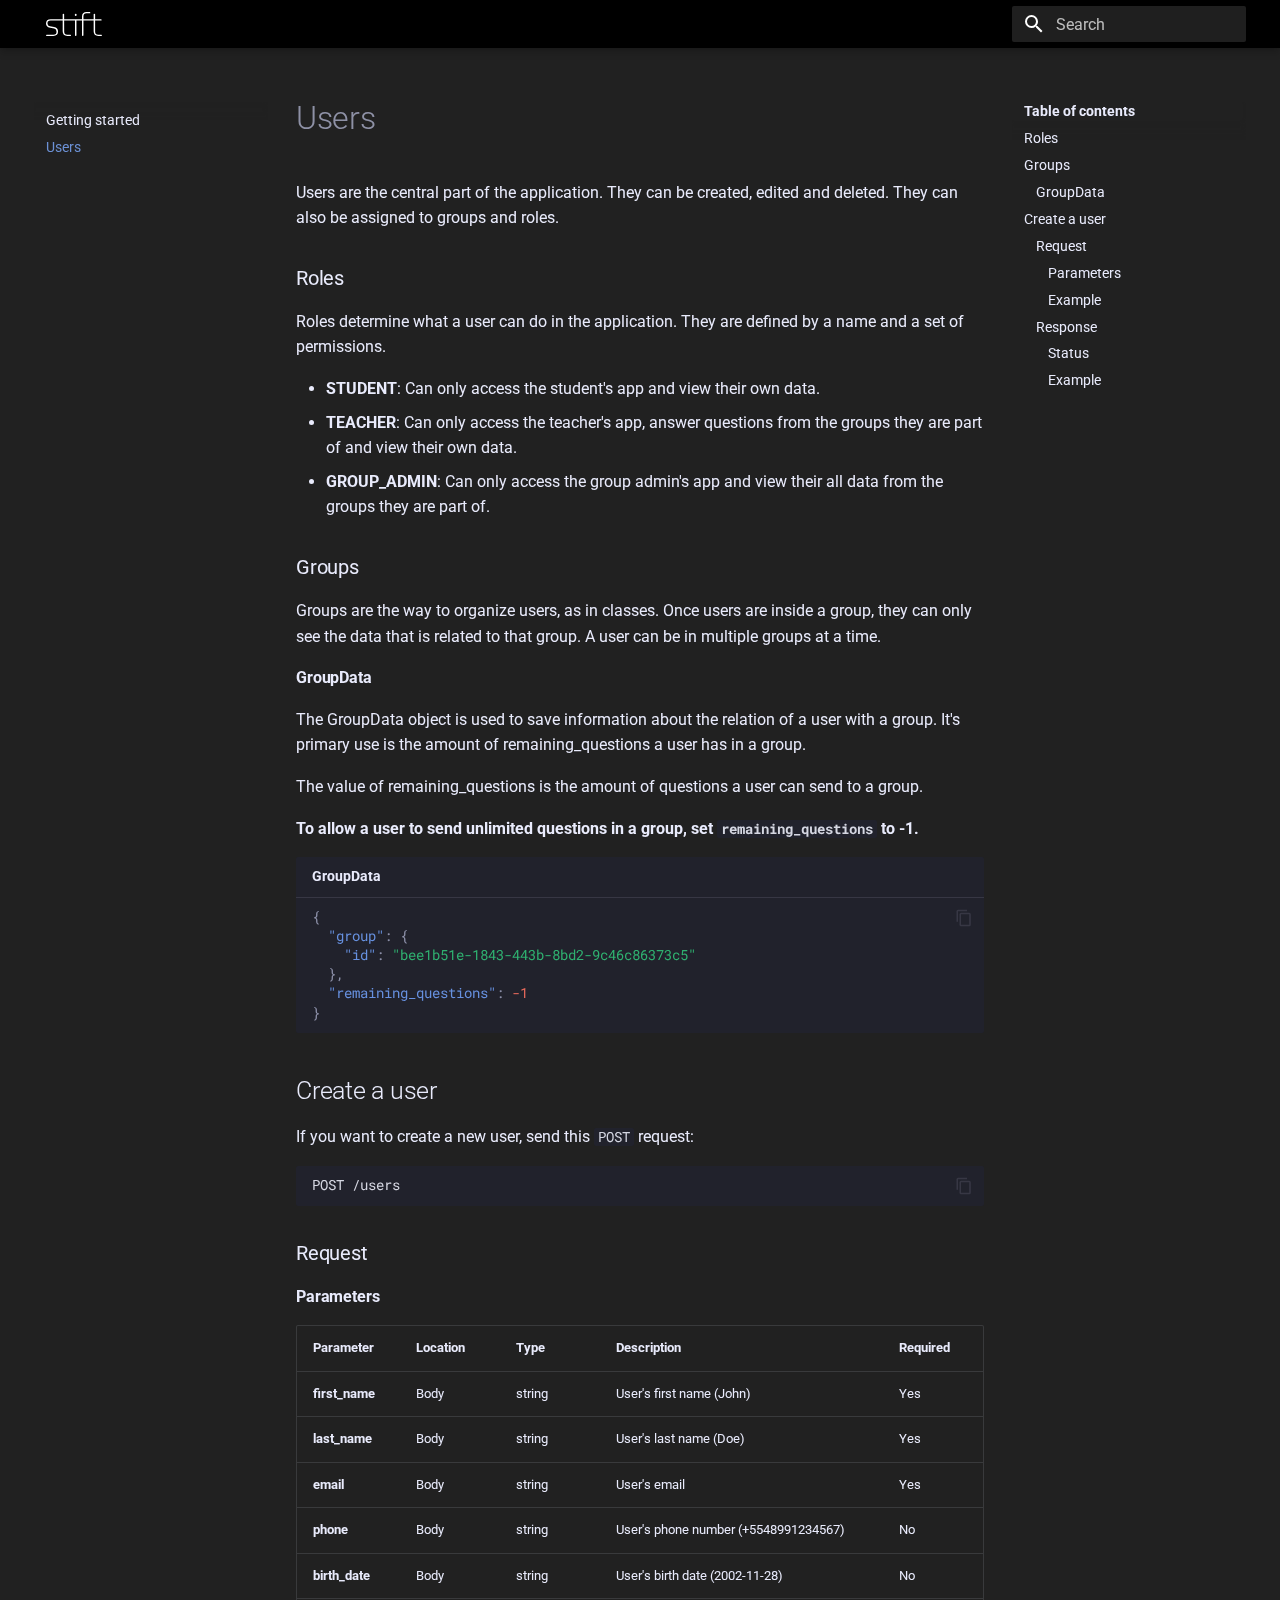
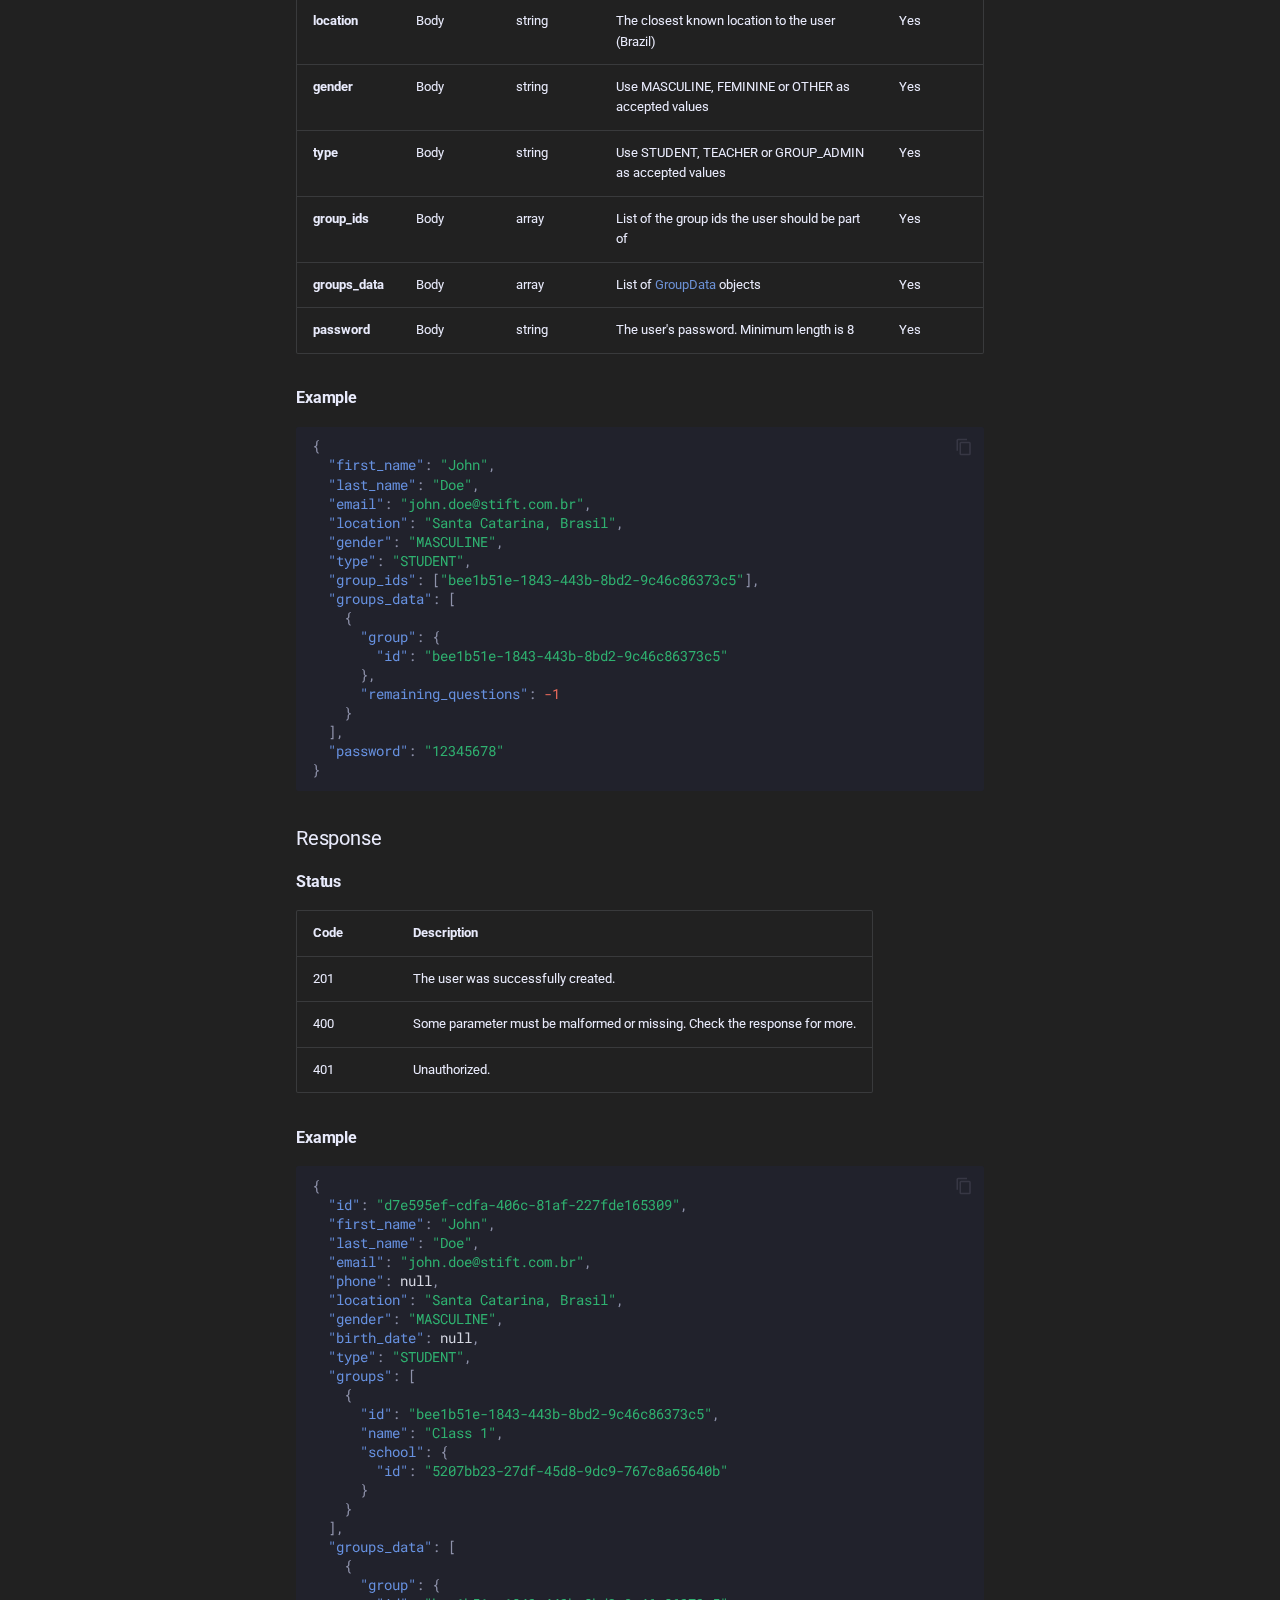
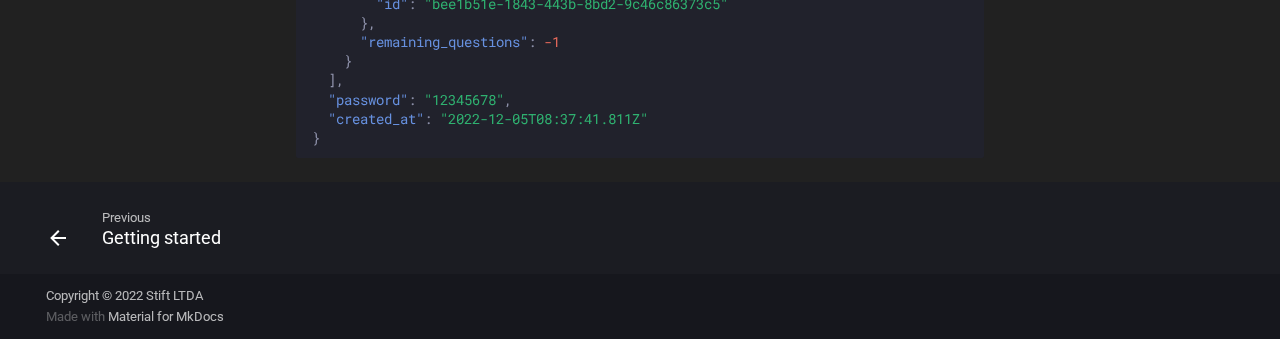
==== site/users/index.html @ cf26f608 "feat: first commit" ====
<!doctype html>
<html lang="en" class="no-js">
  <head>
    
      <meta charset="utf-8">
      <meta name="viewport" content="width=device-width,initial-scale=1">
      
      
      
      <link rel="icon" href="../assets/favicon.png">
      <meta name="generator" content="mkdocs-1.4.2, mkdocs-material-8.5.10">
    
    
  <title>Stift Developers</title>

    
      <link rel="stylesheet" href="../assets/stylesheets/main.975780f9.min.css">
      
        
        <link rel="stylesheet" href="../assets/stylesheets/palette.2505c338.min.css">
        
          
          
          <meta name="theme-color" content="#000000">
        
      
      

    
    
    
      
        
        
        <link rel="preconnect" href="https://fonts.gstatic.com" crossorigin>
        <link rel="stylesheet" href="https://fonts.googleapis.com/css?family=Roboto:300,300i,400,400i,700,700i%7CRoboto+Mono:400,400i,700,700i&display=fallback">
        <style>:root{--md-text-font:"Roboto";--md-code-font:"Roboto Mono"}</style>
      
    
    
      <link rel="stylesheet" href="../stylesheets/extra.css">
    
    <script>__md_scope=new URL("..",location),__md_hash=e=>[...e].reduce((e,_)=>(e<<5)-e+_.charCodeAt(0),0),__md_get=(e,_=localStorage,t=__md_scope)=>JSON.parse(_.getItem(t.pathname+"."+e)),__md_set=(e,_,t=localStorage,a=__md_scope)=>{try{t.setItem(a.pathname+"."+e,JSON.stringify(_))}catch(e){}}</script>
    
      

    
    
    
  </head>
  
  
    
    
    
    
    
    <body dir="ltr" data-md-color-scheme="slate" data-md-color-primary="black" data-md-color-accent="indigo">
  
    
    
    <input class="md-toggle" data-md-toggle="drawer" type="checkbox" id="__drawer" autocomplete="off">
    <input class="md-toggle" data-md-toggle="search" type="checkbox" id="__search" autocomplete="off">
    <label class="md-overlay" for="__drawer"></label>
    <div data-md-component="skip">
      
        
        <a href="#users" class="md-skip">
          Skip to content
        </a>
      
    </div>
    <div data-md-component="announce">
      
    </div>
    
    
      

<header class="md-header" data-md-component="header">
  <nav class="md-header__inner md-grid" aria-label="Header">
    <a href=".." title="" class="md-header__button md-logo" aria-label="" data-md-component="logo">
      
  <img src="../assets/logo_white.svg" alt="logo">

    </a>
    <label class="md-header__button md-icon" for="__drawer">
      <svg xmlns="http://www.w3.org/2000/svg" viewBox="0 0 24 24"><path d="M3 6h18v2H3V6m0 5h18v2H3v-2m0 5h18v2H3v-2Z"/></svg>
    </label>
    <div class="md-header__title" data-md-component="header-title">
      <div class="md-header__ellipsis">
        <div class="md-header__topic">
          <span class="md-ellipsis">
            
          </span>
        </div>
        <div class="md-header__topic" data-md-component="header-topic">
          <span class="md-ellipsis">
            
              Users
            
          </span>
        </div>
      </div>
    </div>
    
    
    
      <label class="md-header__button md-icon" for="__search">
        <svg xmlns="http://www.w3.org/2000/svg" viewBox="0 0 24 24"><path d="M9.5 3A6.5 6.5 0 0 1 16 9.5c0 1.61-.59 3.09-1.56 4.23l.27.27h.79l5 5-1.5 1.5-5-5v-.79l-.27-.27A6.516 6.516 0 0 1 9.5 16 6.5 6.5 0 0 1 3 9.5 6.5 6.5 0 0 1 9.5 3m0 2C7 5 5 7 5 9.5S7 14 9.5 14 14 12 14 9.5 12 5 9.5 5Z"/></svg>
      </label>
      <div class="md-search" data-md-component="search" role="dialog">
  <label class="md-search__overlay" for="__search"></label>
  <div class="md-search__inner" role="search">
    <form class="md-search__form" name="search">
      <input type="text" class="md-search__input" name="query" aria-label="Search" placeholder="Search" autocapitalize="off" autocorrect="off" autocomplete="off" spellcheck="false" data-md-component="search-query" required>
      <label class="md-search__icon md-icon" for="__search">
        <svg xmlns="http://www.w3.org/2000/svg" viewBox="0 0 24 24"><path d="M9.5 3A6.5 6.5 0 0 1 16 9.5c0 1.61-.59 3.09-1.56 4.23l.27.27h.79l5 5-1.5 1.5-5-5v-.79l-.27-.27A6.516 6.516 0 0 1 9.5 16 6.5 6.5 0 0 1 3 9.5 6.5 6.5 0 0 1 9.5 3m0 2C7 5 5 7 5 9.5S7 14 9.5 14 14 12 14 9.5 12 5 9.5 5Z"/></svg>
        <svg xmlns="http://www.w3.org/2000/svg" viewBox="0 0 24 24"><path d="M20 11v2H8l5.5 5.5-1.42 1.42L4.16 12l7.92-7.92L13.5 5.5 8 11h12Z"/></svg>
      </label>
      <nav class="md-search__options" aria-label="Search">
        
        <button type="reset" class="md-search__icon md-icon" title="Clear" aria-label="Clear" tabindex="-1">
          <svg xmlns="http://www.w3.org/2000/svg" viewBox="0 0 24 24"><path d="M19 6.41 17.59 5 12 10.59 6.41 5 5 6.41 10.59 12 5 17.59 6.41 19 12 13.41 17.59 19 19 17.59 13.41 12 19 6.41Z"/></svg>
        </button>
      </nav>
      
    </form>
    <div class="md-search__output">
      <div class="md-search__scrollwrap" data-md-scrollfix>
        <div class="md-search-result" data-md-component="search-result">
          <div class="md-search-result__meta">
            Initializing search
          </div>
          <ol class="md-search-result__list"></ol>
        </div>
      </div>
    </div>
  </div>
</div>
    
    
  </nav>
  
</header>
    
    <div class="md-container" data-md-component="container">
      
      
        
          
        
      
      <main class="md-main" data-md-component="main">
        <div class="md-main__inner md-grid">
          
            
              
              <div class="md-sidebar md-sidebar--primary" data-md-component="sidebar" data-md-type="navigation" >
                <div class="md-sidebar__scrollwrap">
                  <div class="md-sidebar__inner">
                    


<nav class="md-nav md-nav--primary" aria-label="Navigation" data-md-level="0">
  <label class="md-nav__title" for="__drawer">
    <a href=".." title="" class="md-nav__button md-logo" aria-label="" data-md-component="logo">
      
  <img src="../assets/logo_white.svg" alt="logo">

    </a>
    
  </label>
  
  <ul class="md-nav__list" data-md-scrollfix>
    
      
      
      

  
  
  
    <li class="md-nav__item">
      <a href=".." class="md-nav__link">
        Getting started
      </a>
    </li>
  

    
      
      
      

  
  
    
  
  
    <li class="md-nav__item md-nav__item--active">
      
      <input class="md-nav__toggle md-toggle" data-md-toggle="toc" type="checkbox" id="__toc">
      
      
        
      
      
        <label class="md-nav__link md-nav__link--active" for="__toc">
          Users
          <span class="md-nav__icon md-icon"></span>
        </label>
      
      <a href="./" class="md-nav__link md-nav__link--active">
        Users
      </a>
      
        

<nav class="md-nav md-nav--secondary" aria-label="Table of contents">
  
  
  
    
  
  
    <label class="md-nav__title" for="__toc">
      <span class="md-nav__icon md-icon"></span>
      Table of contents
    </label>
    <ul class="md-nav__list" data-md-component="toc" data-md-scrollfix>
      
        <li class="md-nav__item">
  <a href="#roles" class="md-nav__link">
    Roles
  </a>
  
</li>
      
        <li class="md-nav__item">
  <a href="#groups" class="md-nav__link">
    Groups
  </a>
  
    <nav class="md-nav" aria-label="Groups">
      <ul class="md-nav__list">
        
          <li class="md-nav__item">
  <a href="#groupdata" class="md-nav__link">
    GroupData
  </a>
  
</li>
        
      </ul>
    </nav>
  
</li>
      
        <li class="md-nav__item">
  <a href="#create-a-user" class="md-nav__link">
    Create a user
  </a>
  
    <nav class="md-nav" aria-label="Create a user">
      <ul class="md-nav__list">
        
          <li class="md-nav__item">
  <a href="#request" class="md-nav__link">
    Request
  </a>
  
    <nav class="md-nav" aria-label="Request">
      <ul class="md-nav__list">
        
          <li class="md-nav__item">
  <a href="#parameters" class="md-nav__link">
    Parameters
  </a>
  
</li>
        
          <li class="md-nav__item">
  <a href="#example" class="md-nav__link">
    Example
  </a>
  
</li>
        
      </ul>
    </nav>
  
</li>
        
          <li class="md-nav__item">
  <a href="#response" class="md-nav__link">
    Response
  </a>
  
    <nav class="md-nav" aria-label="Response">
      <ul class="md-nav__list">
        
          <li class="md-nav__item">
  <a href="#status" class="md-nav__link">
    Status
  </a>
  
</li>
        
          <li class="md-nav__item">
  <a href="#example_1" class="md-nav__link">
    Example
  </a>
  
</li>
        
      </ul>
    </nav>
  
</li>
        
      </ul>
    </nav>
  
</li>
      
    </ul>
  
</nav>
      
    </li>
  

    
  </ul>
</nav>
                  </div>
                </div>
              </div>
            
            
              
              <div class="md-sidebar md-sidebar--secondary" data-md-component="sidebar" data-md-type="toc" >
                <div class="md-sidebar__scrollwrap">
                  <div class="md-sidebar__inner">
                    

<nav class="md-nav md-nav--secondary" aria-label="Table of contents">
  
  
  
    
  
  
    <label class="md-nav__title" for="__toc">
      <span class="md-nav__icon md-icon"></span>
      Table of contents
    </label>
    <ul class="md-nav__list" data-md-component="toc" data-md-scrollfix>
      
        <li class="md-nav__item">
  <a href="#roles" class="md-nav__link">
    Roles
  </a>
  
</li>
      
        <li class="md-nav__item">
  <a href="#groups" class="md-nav__link">
    Groups
  </a>
  
    <nav class="md-nav" aria-label="Groups">
      <ul class="md-nav__list">
        
          <li class="md-nav__item">
  <a href="#groupdata" class="md-nav__link">
    GroupData
  </a>
  
</li>
        
      </ul>
    </nav>
  
</li>
      
        <li class="md-nav__item">
  <a href="#create-a-user" class="md-nav__link">
    Create a user
  </a>
  
    <nav class="md-nav" aria-label="Create a user">
      <ul class="md-nav__list">
        
          <li class="md-nav__item">
  <a href="#request" class="md-nav__link">
    Request
  </a>
  
    <nav class="md-nav" aria-label="Request">
      <ul class="md-nav__list">
        
          <li class="md-nav__item">
  <a href="#parameters" class="md-nav__link">
    Parameters
  </a>
  
</li>
        
          <li class="md-nav__item">
  <a href="#example" class="md-nav__link">
    Example
  </a>
  
</li>
        
      </ul>
    </nav>
  
</li>
        
          <li class="md-nav__item">
  <a href="#response" class="md-nav__link">
    Response
  </a>
  
    <nav class="md-nav" aria-label="Response">
      <ul class="md-nav__list">
        
          <li class="md-nav__item">
  <a href="#status" class="md-nav__link">
    Status
  </a>
  
</li>
        
          <li class="md-nav__item">
  <a href="#example_1" class="md-nav__link">
    Example
  </a>
  
</li>
        
      </ul>
    </nav>
  
</li>
        
      </ul>
    </nav>
  
</li>
      
    </ul>
  
</nav>
                  </div>
                </div>
              </div>
            
          
          
            <div class="md-content" data-md-component="content">
              <article class="md-content__inner md-typeset">
                
                  


<h1 id="users">Users</h1>
<p>Users are the central part of the application. They can be created, edited and deleted. They can also be assigned to groups and roles.</p>
<h3 id="roles">Roles</h3>
<p>Roles determine what a user can do in the application. They are defined by a name and a set of permissions.</p>
<ul>
<li><strong>STUDENT</strong>: Can only access the student's app and view their own data.</li>
<li><strong>TEACHER</strong>: Can only access the teacher's app, answer questions from the groups they are part of and view their own data.</li>
<li><strong>GROUP_ADMIN</strong>: Can only access the group admin's app and view their all data from the groups they are part of.</li>
</ul>
<h3 id="groups">Groups</h3>
<p>Groups are the way to organize users, as in classes. Once users are inside a group, they can only see the data that is related to that group. A user can be in multiple groups at a time.</p>
<!-- See more about groups [here](groups.md). -->

<h4 id="groupdata">GroupData</h4>
<p>The GroupData object is used to save information about the relation of a user with a group. It's primary use is the amount of remaining_questions a user has in a group.</p>
<p>The value of remaining_questions is the amount of questions a user can send to a group.</p>
<p><strong>To allow a user to send unlimited questions in a group, set <code>remaining_questions</code> to -1.</strong></p>
<div class="highlight"><span class="filename">GroupData</span><pre><span></span><code><a id="__codelineno-0-1" name="__codelineno-0-1" href="#__codelineno-0-1"></a><span class="p">{</span><span class="w"></span>
<a id="__codelineno-0-2" name="__codelineno-0-2" href="#__codelineno-0-2"></a><span class="w">  </span><span class="nt">&quot;group&quot;</span><span class="p">:</span><span class="w"> </span><span class="p">{</span><span class="w"></span>
<a id="__codelineno-0-3" name="__codelineno-0-3" href="#__codelineno-0-3"></a><span class="w">    </span><span class="nt">&quot;id&quot;</span><span class="p">:</span><span class="w"> </span><span class="s2">&quot;bee1b51e-1843-443b-8bd2-9c46c86373c5&quot;</span><span class="w"></span>
<a id="__codelineno-0-4" name="__codelineno-0-4" href="#__codelineno-0-4"></a><span class="w">  </span><span class="p">},</span><span class="w"></span>
<a id="__codelineno-0-5" name="__codelineno-0-5" href="#__codelineno-0-5"></a><span class="w">  </span><span class="nt">&quot;remaining_questions&quot;</span><span class="p">:</span><span class="w"> </span><span class="mi">-1</span><span class="w"></span>
<a id="__codelineno-0-6" name="__codelineno-0-6" href="#__codelineno-0-6"></a><span class="p">}</span><span class="w"></span>
</code></pre></div>
<h2 id="create-a-user">Create a user</h2>
<p>If you want to create a new user, send this <code>POST</code> request:</p>
<div class="highlight"><pre><span></span><code><a id="__codelineno-1-1" name="__codelineno-1-1" href="#__codelineno-1-1"></a><span class="err">POST /users</span>
</code></pre></div>
<h3 id="request">Request</h3>
<h4 id="parameters">Parameters</h4>
<table>
<thead>
<tr>
<th>Parameter</th>
<th>Location</th>
<th>Type</th>
<th>Description</th>
<th>Required</th>
</tr>
</thead>
<tbody>
<tr>
<td><strong>first_name</strong></td>
<td>Body</td>
<td>string</td>
<td>User's first name (John)</td>
<td>Yes</td>
</tr>
<tr>
<td><strong>last_name</strong></td>
<td>Body</td>
<td>string</td>
<td>User's last name (Doe)</td>
<td>Yes</td>
</tr>
<tr>
<td><strong>email</strong></td>
<td>Body</td>
<td>string</td>
<td>User's email</td>
<td>Yes</td>
</tr>
<tr>
<td><strong>phone</strong></td>
<td>Body</td>
<td>string</td>
<td>User's phone number (+5548991234567)</td>
<td>No</td>
</tr>
<tr>
<td><strong>birth_date</strong></td>
<td>Body</td>
<td>string</td>
<td>User's birth date (2002-11-28)</td>
<td>No</td>
</tr>
<tr>
<td><strong>location</strong></td>
<td>Body</td>
<td>string</td>
<td>The closest known location to the user (Brazil)</td>
<td>Yes</td>
</tr>
<tr>
<td><strong>gender</strong></td>
<td>Body</td>
<td>string</td>
<td>Use MASCULINE, FEMININE or OTHER as accepted values</td>
<td>Yes</td>
</tr>
<tr>
<td><strong>type</strong></td>
<td>Body</td>
<td>string</td>
<td>Use STUDENT, TEACHER or GROUP_ADMIN as accepted values</td>
<td>Yes</td>
</tr>
<tr>
<td><strong>group_ids</strong></td>
<td>Body</td>
<td>array</td>
<td>List of the group ids the user should be part of</td>
<td>Yes</td>
</tr>
<tr>
<td><strong>groups_data</strong></td>
<td>Body</td>
<td>array</td>
<td>List of <a href="./#groupdata">GroupData</a> objects</td>
<td>Yes</td>
</tr>
<tr>
<td><strong>password</strong></td>
<td>Body</td>
<td>string</td>
<td>The user's password. Minimum length is 8</td>
<td>Yes</td>
</tr>
</tbody>
</table>
<h4 id="example">Example</h4>
<div class="highlight"><pre><span></span><code><a id="__codelineno-2-1" name="__codelineno-2-1" href="#__codelineno-2-1"></a><span class="p">{</span><span class="w"></span>
<a id="__codelineno-2-2" name="__codelineno-2-2" href="#__codelineno-2-2"></a><span class="w">  </span><span class="nt">&quot;first_name&quot;</span><span class="p">:</span><span class="w"> </span><span class="s2">&quot;John&quot;</span><span class="p">,</span><span class="w"></span>
<a id="__codelineno-2-3" name="__codelineno-2-3" href="#__codelineno-2-3"></a><span class="w">  </span><span class="nt">&quot;last_name&quot;</span><span class="p">:</span><span class="w"> </span><span class="s2">&quot;Doe&quot;</span><span class="p">,</span><span class="w"></span>
<a id="__codelineno-2-4" name="__codelineno-2-4" href="#__codelineno-2-4"></a><span class="w">  </span><span class="nt">&quot;email&quot;</span><span class="p">:</span><span class="w"> </span><span class="s2">&quot;john.doe@stift.com.br&quot;</span><span class="p">,</span><span class="w"></span>
<a id="__codelineno-2-5" name="__codelineno-2-5" href="#__codelineno-2-5"></a><span class="w">  </span><span class="nt">&quot;location&quot;</span><span class="p">:</span><span class="w"> </span><span class="s2">&quot;Santa Catarina, Brasil&quot;</span><span class="p">,</span><span class="w"></span>
<a id="__codelineno-2-6" name="__codelineno-2-6" href="#__codelineno-2-6"></a><span class="w">  </span><span class="nt">&quot;gender&quot;</span><span class="p">:</span><span class="w"> </span><span class="s2">&quot;MASCULINE&quot;</span><span class="p">,</span><span class="w"></span>
<a id="__codelineno-2-7" name="__codelineno-2-7" href="#__codelineno-2-7"></a><span class="w">  </span><span class="nt">&quot;type&quot;</span><span class="p">:</span><span class="w"> </span><span class="s2">&quot;STUDENT&quot;</span><span class="p">,</span><span class="w"></span>
<a id="__codelineno-2-8" name="__codelineno-2-8" href="#__codelineno-2-8"></a><span class="w">  </span><span class="nt">&quot;group_ids&quot;</span><span class="p">:</span><span class="w"> </span><span class="p">[</span><span class="s2">&quot;bee1b51e-1843-443b-8bd2-9c46c86373c5&quot;</span><span class="p">],</span><span class="w"></span>
<a id="__codelineno-2-9" name="__codelineno-2-9" href="#__codelineno-2-9"></a><span class="w">  </span><span class="nt">&quot;groups_data&quot;</span><span class="p">:</span><span class="w"> </span><span class="p">[</span><span class="w"></span>
<a id="__codelineno-2-10" name="__codelineno-2-10" href="#__codelineno-2-10"></a><span class="w">    </span><span class="p">{</span><span class="w"></span>
<a id="__codelineno-2-11" name="__codelineno-2-11" href="#__codelineno-2-11"></a><span class="w">      </span><span class="nt">&quot;group&quot;</span><span class="p">:</span><span class="w"> </span><span class="p">{</span><span class="w"></span>
<a id="__codelineno-2-12" name="__codelineno-2-12" href="#__codelineno-2-12"></a><span class="w">        </span><span class="nt">&quot;id&quot;</span><span class="p">:</span><span class="w"> </span><span class="s2">&quot;bee1b51e-1843-443b-8bd2-9c46c86373c5&quot;</span><span class="w"></span>
<a id="__codelineno-2-13" name="__codelineno-2-13" href="#__codelineno-2-13"></a><span class="w">      </span><span class="p">},</span><span class="w"></span>
<a id="__codelineno-2-14" name="__codelineno-2-14" href="#__codelineno-2-14"></a><span class="w">      </span><span class="nt">&quot;remaining_questions&quot;</span><span class="p">:</span><span class="w"> </span><span class="mi">-1</span><span class="w"></span>
<a id="__codelineno-2-15" name="__codelineno-2-15" href="#__codelineno-2-15"></a><span class="w">    </span><span class="p">}</span><span class="w"></span>
<a id="__codelineno-2-16" name="__codelineno-2-16" href="#__codelineno-2-16"></a><span class="w">  </span><span class="p">],</span><span class="w"></span>
<a id="__codelineno-2-17" name="__codelineno-2-17" href="#__codelineno-2-17"></a><span class="w">  </span><span class="nt">&quot;password&quot;</span><span class="p">:</span><span class="w"> </span><span class="s2">&quot;12345678&quot;</span><span class="w"></span>
<a id="__codelineno-2-18" name="__codelineno-2-18" href="#__codelineno-2-18"></a><span class="p">}</span><span class="w"></span>
</code></pre></div>
<h3 id="response">Response</h3>
<h4 id="status">Status</h4>
<table>
<thead>
<tr>
<th>Code</th>
<th>Description</th>
</tr>
</thead>
<tbody>
<tr>
<td>201</td>
<td>The user was successfully created.</td>
</tr>
<tr>
<td>400</td>
<td>Some parameter must be malformed or missing. Check the response for more.</td>
</tr>
<tr>
<td>401</td>
<td>Unauthorized.</td>
</tr>
</tbody>
</table>
<h4 id="example_1">Example</h4>
<div class="highlight"><pre><span></span><code><a id="__codelineno-3-1" name="__codelineno-3-1" href="#__codelineno-3-1"></a><span class="p">{</span><span class="w"></span>
<a id="__codelineno-3-2" name="__codelineno-3-2" href="#__codelineno-3-2"></a><span class="w">  </span><span class="nt">&quot;id&quot;</span><span class="p">:</span><span class="w"> </span><span class="s2">&quot;d7e595ef-cdfa-406c-81af-227fde165309&quot;</span><span class="p">,</span><span class="w"></span>
<a id="__codelineno-3-3" name="__codelineno-3-3" href="#__codelineno-3-3"></a><span class="w">  </span><span class="nt">&quot;first_name&quot;</span><span class="p">:</span><span class="w"> </span><span class="s2">&quot;John&quot;</span><span class="p">,</span><span class="w"></span>
<a id="__codelineno-3-4" name="__codelineno-3-4" href="#__codelineno-3-4"></a><span class="w">  </span><span class="nt">&quot;last_name&quot;</span><span class="p">:</span><span class="w"> </span><span class="s2">&quot;Doe&quot;</span><span class="p">,</span><span class="w"></span>
<a id="__codelineno-3-5" name="__codelineno-3-5" href="#__codelineno-3-5"></a><span class="w">  </span><span class="nt">&quot;email&quot;</span><span class="p">:</span><span class="w"> </span><span class="s2">&quot;john.doe@stift.com.br&quot;</span><span class="p">,</span><span class="w"></span>
<a id="__codelineno-3-6" name="__codelineno-3-6" href="#__codelineno-3-6"></a><span class="w">  </span><span class="nt">&quot;phone&quot;</span><span class="p">:</span><span class="w"> </span><span class="kc">null</span><span class="p">,</span><span class="w"></span>
<a id="__codelineno-3-7" name="__codelineno-3-7" href="#__codelineno-3-7"></a><span class="w">  </span><span class="nt">&quot;location&quot;</span><span class="p">:</span><span class="w"> </span><span class="s2">&quot;Santa Catarina, Brasil&quot;</span><span class="p">,</span><span class="w"></span>
<a id="__codelineno-3-8" name="__codelineno-3-8" href="#__codelineno-3-8"></a><span class="w">  </span><span class="nt">&quot;gender&quot;</span><span class="p">:</span><span class="w"> </span><span class="s2">&quot;MASCULINE&quot;</span><span class="p">,</span><span class="w"></span>
<a id="__codelineno-3-9" name="__codelineno-3-9" href="#__codelineno-3-9"></a><span class="w">  </span><span class="nt">&quot;birth_date&quot;</span><span class="p">:</span><span class="w"> </span><span class="kc">null</span><span class="p">,</span><span class="w"></span>
<a id="__codelineno-3-10" name="__codelineno-3-10" href="#__codelineno-3-10"></a><span class="w">  </span><span class="nt">&quot;type&quot;</span><span class="p">:</span><span class="w"> </span><span class="s2">&quot;STUDENT&quot;</span><span class="p">,</span><span class="w"></span>
<a id="__codelineno-3-11" name="__codelineno-3-11" href="#__codelineno-3-11"></a><span class="w">  </span><span class="nt">&quot;groups&quot;</span><span class="p">:</span><span class="w"> </span><span class="p">[</span><span class="w"></span>
<a id="__codelineno-3-12" name="__codelineno-3-12" href="#__codelineno-3-12"></a><span class="w">    </span><span class="p">{</span><span class="w"></span>
<a id="__codelineno-3-13" name="__codelineno-3-13" href="#__codelineno-3-13"></a><span class="w">      </span><span class="nt">&quot;id&quot;</span><span class="p">:</span><span class="w"> </span><span class="s2">&quot;bee1b51e-1843-443b-8bd2-9c46c86373c5&quot;</span><span class="p">,</span><span class="w"></span>
<a id="__codelineno-3-14" name="__codelineno-3-14" href="#__codelineno-3-14"></a><span class="w">      </span><span class="nt">&quot;name&quot;</span><span class="p">:</span><span class="w"> </span><span class="s2">&quot;Class 1&quot;</span><span class="p">,</span><span class="w"></span>
<a id="__codelineno-3-15" name="__codelineno-3-15" href="#__codelineno-3-15"></a><span class="w">      </span><span class="nt">&quot;school&quot;</span><span class="p">:</span><span class="w"> </span><span class="p">{</span><span class="w"></span>
<a id="__codelineno-3-16" name="__codelineno-3-16" href="#__codelineno-3-16"></a><span class="w">        </span><span class="nt">&quot;id&quot;</span><span class="p">:</span><span class="w"> </span><span class="s2">&quot;5207bb23-27df-45d8-9dc9-767c8a65640b&quot;</span><span class="w"></span>
<a id="__codelineno-3-17" name="__codelineno-3-17" href="#__codelineno-3-17"></a><span class="w">      </span><span class="p">}</span><span class="w"></span>
<a id="__codelineno-3-18" name="__codelineno-3-18" href="#__codelineno-3-18"></a><span class="w">    </span><span class="p">}</span><span class="w"></span>
<a id="__codelineno-3-19" name="__codelineno-3-19" href="#__codelineno-3-19"></a><span class="w">  </span><span class="p">],</span><span class="w"></span>
<a id="__codelineno-3-20" name="__codelineno-3-20" href="#__codelineno-3-20"></a><span class="w">  </span><span class="nt">&quot;groups_data&quot;</span><span class="p">:</span><span class="w"> </span><span class="p">[</span><span class="w"></span>
<a id="__codelineno-3-21" name="__codelineno-3-21" href="#__codelineno-3-21"></a><span class="w">    </span><span class="p">{</span><span class="w"></span>
<a id="__codelineno-3-22" name="__codelineno-3-22" href="#__codelineno-3-22"></a><span class="w">      </span><span class="nt">&quot;group&quot;</span><span class="p">:</span><span class="w"> </span><span class="p">{</span><span class="w"></span>
<a id="__codelineno-3-23" name="__codelineno-3-23" href="#__codelineno-3-23"></a><span class="w">        </span><span class="nt">&quot;id&quot;</span><span class="p">:</span><span class="w"> </span><span class="s2">&quot;bee1b51e-1843-443b-8bd2-9c46c86373c5&quot;</span><span class="w"></span>
<a id="__codelineno-3-24" name="__codelineno-3-24" href="#__codelineno-3-24"></a><span class="w">      </span><span class="p">},</span><span class="w"></span>
<a id="__codelineno-3-25" name="__codelineno-3-25" href="#__codelineno-3-25"></a><span class="w">      </span><span class="nt">&quot;remaining_questions&quot;</span><span class="p">:</span><span class="w"> </span><span class="mi">-1</span><span class="w"></span>
<a id="__codelineno-3-26" name="__codelineno-3-26" href="#__codelineno-3-26"></a><span class="w">    </span><span class="p">}</span><span class="w"></span>
<a id="__codelineno-3-27" name="__codelineno-3-27" href="#__codelineno-3-27"></a><span class="w">  </span><span class="p">],</span><span class="w"></span>
<a id="__codelineno-3-28" name="__codelineno-3-28" href="#__codelineno-3-28"></a><span class="w">  </span><span class="nt">&quot;password&quot;</span><span class="p">:</span><span class="w"> </span><span class="s2">&quot;12345678&quot;</span><span class="p">,</span><span class="w"></span>
<a id="__codelineno-3-29" name="__codelineno-3-29" href="#__codelineno-3-29"></a><span class="w">  </span><span class="nt">&quot;created_at&quot;</span><span class="p">:</span><span class="w"> </span><span class="s2">&quot;2022-12-05T08:37:41.811Z&quot;</span><span class="w"></span>
<a id="__codelineno-3-30" name="__codelineno-3-30" href="#__codelineno-3-30"></a><span class="p">}</span><span class="w"></span>
</code></pre></div>





                
              </article>
            </div>
          
          
        </div>
        
          <a href="#" class="md-top md-icon" data-md-component="top" hidden>
            <svg xmlns="http://www.w3.org/2000/svg" viewBox="0 0 24 24"><path d="M13 20h-2V8l-5.5 5.5-1.42-1.42L12 4.16l7.92 7.92-1.42 1.42L13 8v12Z"/></svg>
            Back to top
          </a>
        
      </main>
      
        <footer class="md-footer">
  
    
    <nav class="md-footer__inner md-grid" aria-label="Footer" >
      
        
        <a href=".." class="md-footer__link md-footer__link--prev" aria-label="Previous: Getting started" rel="prev">
          <div class="md-footer__button md-icon">
            <svg xmlns="http://www.w3.org/2000/svg" viewBox="0 0 24 24"><path d="M20 11v2H8l5.5 5.5-1.42 1.42L4.16 12l7.92-7.92L13.5 5.5 8 11h12Z"/></svg>
          </div>
          <div class="md-footer__title">
            <div class="md-ellipsis">
              <span class="md-footer__direction">
                Previous
              </span>
              Getting started
            </div>
          </div>
        </a>
      
      
    </nav>
  
  <div class="md-footer-meta md-typeset">
    <div class="md-footer-meta__inner md-grid">
      <div class="md-copyright">
  
    <div class="md-copyright__highlight">
      Copyright &copy; 2022 Stift LTDA
    </div>
  
  
    Made with
    <a href="https://squidfunk.github.io/mkdocs-material/" target="_blank" rel="noopener">
      Material for MkDocs
    </a>
  
</div>
      
    </div>
  </div>
</footer>
      
    </div>
    <div class="md-dialog" data-md-component="dialog">
      <div class="md-dialog__inner md-typeset"></div>
    </div>
    
    <script id="__config" type="application/json">{"base": "..", "features": ["navigation.instant", "navigation.tracking", "navigation.top"], "search": "../assets/javascripts/workers/search.16e2a7d4.min.js", "translations": {"clipboard.copied": "Copied to clipboard", "clipboard.copy": "Copy to clipboard", "search.config.lang": "en", "search.config.pipeline": "trimmer, stopWordFilter", "search.config.separator": "[\\s\\-]+", "search.placeholder": "Search", "search.result.more.one": "1 more on this page", "search.result.more.other": "# more on this page", "search.result.none": "No matching documents", "search.result.one": "1 matching document", "search.result.other": "# matching documents", "search.result.placeholder": "Type to start searching", "search.result.term.missing": "Missing", "select.version.title": "Select version"}}</script>
    
    
      <script src="../assets/javascripts/bundle.5a2dcb6a.min.js"></script>
      
    
    
  </body>
</html>
---- site/assets/stylesheets/main.975780f9.min.css ----
@charset "UTF-8";html{-webkit-text-size-adjust:none;-moz-text-size-adjust:none;text-size-adjust:none;box-sizing:border-box}*,:after,:before{box-sizing:inherit}@media (prefers-reduced-motion){*,:after,:before{transition:none!important}}body{margin:0}a,button,input,label{-webkit-tap-highlight-color:transparent}a{color:inherit;text-decoration:none}hr{border:0;box-sizing:initial;display:block;height:.05rem;overflow:visible;padding:0}small{font-size:80%}sub,sup{line-height:1em}img{border-style:none}table{border-collapse:initial;border-spacing:0}td,th{font-weight:400;vertical-align:top}button{background:#0000;border:0;font-family:inherit;font-size:inherit;margin:0;padding:0}input{border:0;outline:none}:root{--md-primary-fg-color:#4051b5;--md-primary-fg-color--light:#5d6cc0;--md-primary-fg-color--dark:#303fa1;--md-primary-bg-color:#fff;--md-primary-bg-color--light:#ffffffb3;--md-accent-fg-color:#526cfe;--md-accent-fg-color--transparent:#526cfe1a;--md-accent-bg-color:#fff;--md-accent-bg-color--light:#ffffffb3}:root,[data-md-color-scheme=default]{--md-default-fg-color:#000000de;--md-default-fg-color--light:#0000008a;--md-default-fg-color--lighter:#00000052;--md-default-fg-color--lightest:#00000012;--md-default-bg-color:#fff;--md-default-bg-color--light:#ffffffb3;--md-default-bg-color--lighter:#ffffff4d;--md-default-bg-color--lightest:#ffffff1f;--md-code-fg-color:#36464e;--md-code-bg-color:#f5f5f5;--md-code-hl-color:#ffff0080;--md-code-hl-number-color:#d52a2a;--md-code-hl-special-color:#db1457;--md-code-hl-function-color:#a846b9;--md-code-hl-constant-color:#6e59d9;--md-code-hl-keyword-color:#3f6ec6;--md-code-hl-string-color:#1c7d4d;--md-code-hl-name-color:var(--md-code-fg-color);--md-code-hl-operator-color:var(--md-default-fg-color--light);--md-code-hl-punctuation-color:var(--md-default-fg-color--light);--md-code-hl-comment-color:var(--md-default-fg-color--light);--md-code-hl-generic-color:var(--md-default-fg-color--light);--md-code-hl-variable-color:var(--md-default-fg-color--light);--md-typeset-color:var(--md-default-fg-color);--md-typeset-a-color:var(--md-primary-fg-color);--md-typeset-mark-color:#ffff0080;--md-typeset-del-color:#f5503d26;--md-typeset-ins-color:#0bd57026;--md-typeset-kbd-color:#fafafa;--md-typeset-kbd-accent-color:#fff;--md-typeset-kbd-border-color:#b8b8b8;--md-typeset-table-color:#0000001f;--md-admonition-fg-color:var(--md-default-fg-color);--md-admonition-bg-color:var(--md-default-bg-color);--md-footer-fg-color:#fff;--md-footer-fg-color--light:#ffffffb3;--md-footer-fg-color--lighter:#ffffff4d;--md-footer-bg-color:#000000de;--md-footer-bg-color--dark:#00000052;--md-shadow-z1:0 0.2rem 0.5rem #0000000d,0 0 0.05rem #0000001a;--md-shadow-z2:0 0.2rem 0.5rem #0000001a,0 0 0.05rem #00000040;--md-shadow-z3:0 0.2rem 0.5rem #0003,0 0 0.05rem #00000059}.md-icon svg{fill:currentcolor;display:block;height:1.2rem;width:1.2rem}body{-webkit-font-smoothing:antialiased;-moz-osx-font-smoothing:grayscale;--md-text-font-family:var(--md-text-font,_),-apple-system,BlinkMacSystemFont,Helvetica,Arial,sans-serif;--md-code-font-family:var(--md-code-font,_),SFMono-Regular,Consolas,Menlo,monospace}body,input{font-feature-settings:"kern","liga";font-family:var(--md-text-font-family)}body,code,input,kbd,pre{color:var(--md-typeset-color)}code,kbd,pre{font-feature-settings:"kern";font-family:var(--md-code-font-family)}:root{--md-typeset-table-sort-icon:url('data:image/svg+xml;charset=utf-8,<svg xmlns="http://www.w3.org/2000/svg" viewBox="0 0 24 24"><path d="m18 21-4-4h3V7h-3l4-4 4 4h-3v10h3M2 19v-2h10v2M2 13v-2h7v2M2 7V5h4v2H2Z"/></svg>');--md-typeset-table-sort-icon--asc:url('data:image/svg+xml;charset=utf-8,<svg xmlns="http://www.w3.org/2000/svg" viewBox="0 0 24 24"><path d="M19 17h3l-4 4-4-4h3V3h2M2 17h10v2H2M6 5v2H2V5m0 6h7v2H2v-2Z"/></svg>');--md-typeset-table-sort-icon--desc:url('data:image/svg+xml;charset=utf-8,<svg xmlns="http://www.w3.org/2000/svg" viewBox="0 0 24 24"><path d="M19 7h3l-4-4-4 4h3v14h2M2 17h10v2H2M6 5v2H2V5m0 6h7v2H2v-2Z"/></svg>')}.md-typeset{-webkit-print-color-adjust:exact;color-adjust:exact;font-size:.8rem;line-height:1.6}@media print{.md-typeset{font-size:.68rem}}.md-typeset blockquote,.md-typeset dl,.md-typeset figure,.md-typeset ol,.md-typeset pre,.md-typeset ul{margin-bottom:1em;margin-top:1em}.md-typeset h1{color:var(--md-default-fg-color--light);font-size:2em;line-height:1.3;margin:0 0 1.25em}.md-typeset h1,.md-typeset h2{font-weight:300;letter-spacing:-.01em}.md-typeset h2{font-size:1.5625em;line-height:1.4;margin:1.6em 0 .64em}.md-typeset h3{font-size:1.25em;font-weight:400;letter-spacing:-.01em;line-height:1.5;margin:1.6em 0 .8em}.md-typeset h2+h3{margin-top:.8em}.md-typeset h4{font-weight:700;letter-spacing:-.01em;margin:1em 0}.md-typeset h5,.md-typeset h6{color:var(--md-default-fg-color--light);font-size:.8em;font-weight:700;letter-spacing:-.01em;margin:1.25em 0}.md-typeset h5{text-transform:uppercase}.md-typeset hr{border-bottom:.05rem solid var(--md-default-fg-color--lightest);display:flow-root;margin:1.5em 0}.md-typeset a{color:var(--md-typeset-a-color);word-break:break-word}.md-typeset a,.md-typeset a:before{transition:color 125ms}.md-typeset a:focus,.md-typeset a:hover{color:var(--md-accent-fg-color)}.md-typeset a:focus code,.md-typeset a:hover code{background-color:var(--md-accent-fg-color--transparent)}.md-typeset a code{color:currentcolor;transition:background-color 125ms}.md-typeset a.focus-visible{outline-color:var(--md-accent-fg-color);outline-offset:.2rem}.md-typeset code,.md-typeset kbd,.md-typeset pre{color:var(--md-code-fg-color);direction:ltr;font-variant-ligatures:none}@media print{.md-typeset code,.md-typeset kbd,.md-typeset pre{white-space:pre-wrap}}.md-typeset code{background-color:var(--md-code-bg-color);border-radius:.1rem;-webkit-box-decoration-break:clone;box-decoration-break:clone;font-size:.85em;padding:0 .2941176471em;word-break:break-word}.md-typeset code:not(.focus-visible){-webkit-tap-highlight-color:transparent;outline:none}.md-typeset pre{display:flow-root;line-height:1.4;position:relative}.md-typeset pre>code{-webkit-box-decoration-break:slice;box-decoration-break:slice;box-shadow:none;display:block;margin:0;outline-color:var(--md-accent-fg-color);overflow:auto;padding:.7720588235em 1.1764705882em;scrollbar-color:var(--md-default-fg-color--lighter) #0000;scrollbar-width:thin;touch-action:auto;word-break:normal}.md-typeset pre>code:hover{scrollbar-color:var(--md-accent-fg-color) #0000}.md-typeset pre>code::-webkit-scrollbar{height:.2rem;width:.2rem}.md-typeset pre>code::-webkit-scrollbar-thumb{background-color:var(--md-default-fg-color--lighter)}.md-typeset pre>code::-webkit-scrollbar-thumb:hover{background-color:var(--md-accent-fg-color)}.md-typeset kbd{background-color:var(--md-typeset-kbd-color);border-radius:.1rem;box-shadow:0 .1rem 0 .05rem var(--md-typeset-kbd-border-color),0 .1rem 0 var(--md-typeset-kbd-border-color),0 -.1rem .2rem var(--md-typeset-kbd-accent-color) inset;color:var(--md-default-fg-color);display:inline-block;font-size:.75em;padding:0 .6666666667em;vertical-align:text-top;word-break:break-word}.md-typeset mark{background-color:var(--md-typeset-mark-color);-webkit-box-decoration-break:clone;box-decoration-break:clone;color:inherit;word-break:break-word}.md-typeset abbr{border-bottom:.05rem dotted var(--md-default-fg-color--light);cursor:help;text-decoration:none}@media (hover:none){.md-typeset abbr{position:relative}.md-typeset abbr[title]:-webkit-any(:focus,:hover):after{background-color:var(--md-default-fg-color);border-radius:.1rem;box-shadow:var(--md-shadow-z3);color:var(--md-default-bg-color);content:attr(title);display:inline-block;font-size:.7rem;margin-top:2em;max-width:80%;min-width:-webkit-max-content;min-width:max-content;padding:.2rem .3rem;position:absolute;width:auto}.md-typeset abbr[title]:-moz-any(:focus,:hover):after{background-color:var(--md-default-fg-color);border-radius:.1rem;box-shadow:var(--md-shadow-z3);color:var(--md-default-bg-color);content:attr(title);display:inline-block;font-size:.7rem;margin-top:2em;max-width:80%;min-width:-moz-max-content;min-width:max-content;padding:.2rem .3rem;position:absolute;width:auto}[dir=ltr] .md-typeset abbr[title]:-webkit-any(:focus,:hover):after{left:0}[dir=ltr] .md-typeset abbr[title]:-moz-any(:focus,:hover):after{left:0}[dir=ltr] .md-typeset abbr[title]:is(:focus,:hover):after{left:0}[dir=rtl] .md-typeset abbr[title]:-webkit-any(:focus,:hover):after{right:0}[dir=rtl] .md-typeset abbr[title]:-moz-any(:focus,:hover):after{right:0}[dir=rtl] .md-typeset abbr[title]:is(:focus,:hover):after{right:0}.md-typeset abbr[title]:is(:focus,:hover):after{background-color:var(--md-default-fg-color);border-radius:.1rem;box-shadow:var(--md-shadow-z3);color:var(--md-default-bg-color);content:attr(title);display:inline-block;font-size:.7rem;margin-top:2em;max-width:80%;min-width:-webkit-max-content;min-width:-moz-max-content;min-width:max-content;padding:.2rem .3rem;position:absolute;width:auto}}.md-typeset small{opacity:.75}[dir=ltr] .md-typeset sub,[dir=ltr] .md-typeset sup{margin-left:.078125em}[dir=rtl] .md-typeset sub,[dir=rtl] .md-typeset sup{margin-right:.078125em}[dir=ltr] .md-typeset blockquote{padding-left:.6rem}[dir=rtl] .md-typeset blockquote{padding-right:.6rem}[dir=ltr] .md-typeset blockquote{border-left:.2rem solid var(--md-default-fg-color--lighter)}[dir=rtl] .md-typeset blockquote{border-right:.2rem solid var(--md-default-fg-color--lighter)}.md-typeset blockquote{color:var(--md-default-fg-color--light);margin-left:0;margin-right:0}.md-typeset ul{list-style-type:disc}[dir=ltr] .md-typeset ol,[dir=ltr] .md-typeset ul{margin-left:.625em}[dir=rtl] .md-typeset ol,[dir=rtl] .md-typeset ul{margin-right:.625em}.md-typeset ol,.md-typeset ul{padding:0}.md-typeset ol:not([hidden]),.md-typeset ul:not([hidden]){display:flow-root}.md-typeset ol ol,.md-typeset ul ol{list-style-type:lower-alpha}.md-typeset ol ol ol,.md-typeset ul ol ol{list-style-type:lower-roman}[dir=ltr] .md-typeset ol li,[dir=ltr] .md-typeset ul li{margin-left:1.25em}[dir=rtl] .md-typeset ol li,[dir=rtl] .md-typeset ul li{margin-right:1.25em}.md-typeset ol li,.md-typeset ul li{margin-bottom:.5em}.md-typeset ol li blockquote,.md-typeset ol li p,.md-typeset ul li blockquote,.md-typeset ul li p{margin:.5em 0}.md-typeset ol li:last-child,.md-typeset ul li:last-child{margin-bottom:0}.md-typeset ol li :-webkit-any(ul,ol),.md-typeset ul li :-webkit-any(ul,ol){margin-bottom:.5em;margin-top:.5em}.md-typeset ol li :-moz-any(ul,ol),.md-typeset ul li :-moz-any(ul,ol){margin-bottom:.5em;margin-top:.5em}[dir=ltr] .md-typeset ol li :-webkit-any(ul,ol),[dir=ltr] .md-typeset ul li :-webkit-any(ul,ol){margin-left:.625em}[dir=ltr] .md-typeset ol li :-moz-any(ul,ol),[dir=ltr] .md-typeset ul li :-moz-any(ul,ol){margin-left:.625em}[dir=ltr] .md-typeset ol li :is(ul,ol),[dir=ltr] .md-typeset ul li :is(ul,ol){margin-left:.625em}[dir=rtl] .md-typeset ol li :-webkit-any(ul,ol),[dir=rtl] .md-typeset ul li :-webkit-any(ul,ol){margin-right:.625em}[dir=rtl] .md-typeset ol li :-moz-any(ul,ol),[dir=rtl] .md-typeset ul li :-moz-any(ul,ol){margin-right:.625em}[dir=rtl] .md-typeset ol li :is(ul,ol),[dir=rtl] .md-typeset ul li :is(ul,ol){margin-right:.625em}.md-typeset ol li :is(ul,ol),.md-typeset ul li :is(ul,ol){margin-bottom:.5em;margin-top:.5em}[dir=ltr] .md-typeset dd{margin-left:1.875em}[dir=rtl] .md-typeset dd{margin-right:1.875em}.md-typeset dd{margin-bottom:1.5em;margin-top:1em}.md-typeset img,.md-typeset svg,.md-typeset video{height:auto;max-width:100%}.md-typeset img[align=left]{margin:1em 1em 1em 0}.md-typeset img[align=right]{margin:1em 0 1em 1em}.md-typeset img[align]:only-child{margin-top:0}.md-typeset img[src$="#gh-dark-mode-only"],.md-typeset img[src$="#only-dark"]{display:none}.md-typeset figure{display:flow-root;margin:1em auto;max-width:100%;text-align:center;width:-webkit-fit-content;width:-moz-fit-content;width:fit-content}.md-typeset figure img{display:block}.md-typeset figcaption{font-style:italic;margin:1em auto;max-width:24rem}.md-typeset iframe{max-width:100%}.md-typeset table:not([class]){background-color:var(--md-default-bg-color);border:.05rem solid var(--md-typeset-table-color);border-radius:.1rem;display:inline-block;font-size:.64rem;max-width:100%;overflow:auto;touch-action:auto}@media print{.md-typeset table:not([class]){display:table}}.md-typeset table:not([class])+*{margin-top:1.5em}.md-typeset table:not([class]) :-webkit-any(th,td)>:first-child{margin-top:0}.md-typeset table:not([class]) :-moz-any(th,td)>:first-child{margin-top:0}.md-typeset table:not([class]) :is(th,td)>:first-child{margin-top:0}.md-typeset table:not([class]) :-webkit-any(th,td)>:last-child{margin-bottom:0}.md-typeset table:not([class]) :-moz-any(th,td)>:last-child{margin-bottom:0}.md-typeset table:not([class]) :is(th,td)>:last-child{margin-bottom:0}.md-typeset table:not([class]) :-webkit-any(th,td):not([align]){text-align:left}.md-typeset table:not([class]) :-moz-any(th,td):not([align]){text-align:left}.md-typeset table:not([class]) :is(th,td):not([align]){text-align:left}[dir=rtl] .md-typeset table:not([class]) :-webkit-any(th,td):not([align]){text-align:right}[dir=rtl] .md-typeset table:not([class]) :-moz-any(th,td):not([align]){text-align:right}[dir=rtl] .md-typeset table:not([class]) :is(th,td):not([align]){text-align:right}.md-typeset table:not([class]) th{font-weight:700;min-width:5rem;padding:.9375em 1.25em;vertical-align:top}.md-typeset table:not([class]) td{border-top:.05rem solid var(--md-typeset-table-color);padding:.9375em 1.25em;vertical-align:top}.md-typeset table:not([class]) tbody tr{transition:background-color 125ms}.md-typeset table:not([class]) tbody tr:hover{background-color:rgba(0,0,0,.035);box-shadow:0 .05rem 0 var(--md-default-bg-color) inset}.md-typeset table:not([class]) a{word-break:normal}.md-typeset table th[role=columnheader]{cursor:pointer}[dir=ltr] .md-typeset table th[role=columnheader]:after{margin-left:.5em}[dir=rtl] .md-typeset table th[role=columnheader]:after{margin-right:.5em}.md-typeset table th[role=columnheader]:after{content:"";display:inline-block;height:1.2em;-webkit-mask-image:var(--md-typeset-table-sort-icon);mask-image:var(--md-typeset-table-sort-icon);-webkit-mask-repeat:no-repeat;mask-repeat:no-repeat;-webkit-mask-size:contain;mask-size:contain;transition:background-color 125ms;vertical-align:text-bottom;width:1.2em}.md-typeset table th[role=columnheader]:hover:after{background-color:var(--md-default-fg-color--lighter)}.md-typeset table th[role=columnheader][aria-sort=ascending]:after{background-color:var(--md-default-fg-color--light);-webkit-mask-image:var(--md-typeset-table-sort-icon--asc);mask-image:var(--md-typeset-table-sort-icon--asc)}.md-typeset table th[role=columnheader][aria-sort=descending]:after{background-color:var(--md-default-fg-color--light);-webkit-mask-image:var(--md-typeset-table-sort-icon--desc);mask-image:var(--md-typeset-table-sort-icon--desc)}.md-typeset__scrollwrap{margin:1em -.8rem;overflow-x:auto;touch-action:auto}.md-typeset__table{display:inline-block;margin-bottom:.5em;padding:0 .8rem}@media print{.md-typeset__table{display:block}}html .md-typeset__table table{display:table;margin:0;overflow:hidden;width:100%}@media screen and (max-width:44.9375em){.md-content__inner>pre{margin:1em -.8rem}.md-content__inner>pre code{border-radius:0}}.md-banner{background-color:var(--md-footer-bg-color);color:var(--md-footer-fg-color);overflow:auto}@media print{.md-banner{display:none}}.md-banner--warning{background:var(--md-typeset-mark-color);color:var(--md-default-fg-color)}.md-banner__inner{font-size:.7rem;margin:.6rem auto;padding:0 .8rem}[dir=ltr] .md-banner__button{float:right}[dir=rtl] .md-banner__button{float:left}.md-banner__button{color:inherit;cursor:pointer;transition:opacity .25s}.md-banner__button:hover{opacity:.7}html{font-size:125%;height:100%;overflow-x:hidden}@media screen and (min-width:100em){html{font-size:137.5%}}@media screen and (min-width:125em){html{font-size:150%}}body{background-color:var(--md-default-bg-color);display:flex;flex-direction:column;font-size:.5rem;min-height:100%;position:relative;width:100%}@media print{body{display:block}}@media screen and (max-width:59.9375em){body[data-md-scrolllock]{position:fixed}}.md-grid{margin-left:auto;margin-right:auto;max-width:61rem}.md-container{display:flex;flex-direction:column;flex-grow:1}@media print{.md-container{display:block}}.md-main{flex-grow:1}.md-main__inner{display:flex;height:100%;margin-top:1.5rem}.md-ellipsis{overflow:hidden;text-overflow:ellipsis;white-space:nowrap}.md-toggle{display:none}.md-option{height:0;opacity:0;position:absolute;width:0}.md-option:checked+label:not([hidden]){display:block}.md-option.focus-visible+label{outline-color:var(--md-accent-fg-color);outline-style:auto}.md-skip{background-color:var(--md-default-fg-color);border-radius:.1rem;color:var(--md-default-bg-color);font-size:.64rem;margin:.5rem;opacity:0;outline-color:var(--md-accent-fg-color);padding:.3rem .5rem;position:fixed;transform:translateY(.4rem);z-index:-1}.md-skip:focus{opacity:1;transform:translateY(0);transition:transform .25s cubic-bezier(.4,0,.2,1),opacity 175ms 75ms;z-index:10}@page{margin:25mm}:root{--md-clipboard-icon:url('data:image/svg+xml;charset=utf-8,<svg xmlns="http://www.w3.org/2000/svg" viewBox="0 0 24 24"><path d="M19 21H8V7h11m0-2H8a2 2 0 0 0-2 2v14a2 2 0 0 0 2 2h11a2 2 0 0 0 2-2V7a2 2 0 0 0-2-2m-3-4H4a2 2 0 0 0-2 2v14h2V3h12V1Z"/></svg>')}.md-clipboard{border-radius:.1rem;color:var(--md-default-fg-color--lightest);cursor:pointer;height:1.5em;outline-color:var(--md-accent-fg-color);outline-offset:.1rem;position:absolute;right:.5em;top:.5em;transition:color .25s;width:1.5em;z-index:1}@media print{.md-clipboard{display:none}}.md-clipboard:not(.focus-visible){-webkit-tap-highlight-color:transparent;outline:none}:hover>.md-clipboard{color:var(--md-default-fg-color--light)}.md-clipboard:-webkit-any(:focus,:hover){color:var(--md-accent-fg-color)}.md-clipboard:-moz-any(:focus,:hover){color:var(--md-accent-fg-color)}.md-clipboard:is(:focus,:hover){color:var(--md-accent-fg-color)}.md-clipboard:after{background-color:currentcolor;content:"";display:block;height:1.125em;margin:0 auto;-webkit-mask-image:var(--md-clipboard-icon);mask-image:var(--md-clipboard-icon);-webkit-mask-position:center;mask-position:center;-webkit-mask-repeat:no-repeat;mask-repeat:no-repeat;-webkit-mask-size:contain;mask-size:contain;width:1.125em}.md-clipboard--inline{cursor:pointer}.md-clipboard--inline code{transition:color .25s,background-color .25s}.md-clipboard--inline:-webkit-any(:focus,:hover) code{background-color:var(--md-accent-fg-color--transparent);color:var(--md-accent-fg-color)}.md-clipboard--inline:-moz-any(:focus,:hover) code{background-color:var(--md-accent-fg-color--transparent);color:var(--md-accent-fg-color)}.md-clipboard--inline:is(:focus,:hover) code{background-color:var(--md-accent-fg-color--transparent);color:var(--md-accent-fg-color)}@keyframes consent{0%{opacity:0;transform:translateY(100%)}to{opacity:1;transform:translateY(0)}}@keyframes overlay{0%{opacity:0}to{opacity:1}}.md-consent__overlay{animation:overlay .25s both;-webkit-backdrop-filter:blur(.1rem);backdrop-filter:blur(.1rem);background-color:#0000008a;height:100%;opacity:1;position:fixed;top:0;width:100%;z-index:5}.md-consent__inner{animation:consent .5s cubic-bezier(.1,.7,.1,1) both;background-color:var(--md-default-bg-color);border:0;border-radius:.1rem;bottom:0;box-shadow:0 0 .2rem #0000001a,0 .2rem .4rem #0003;max-height:100%;overflow:auto;padding:0;position:fixed;width:100%;z-index:5}.md-consent__form{padding:.8rem}.md-consent__settings{display:none;margin:1em 0}input:checked+.md-consent__settings{display:block}.md-consent__controls{margin-bottom:.8rem}.md-typeset .md-consent__controls .md-button{display:inline}@media screen and (max-width:44.9375em){.md-typeset .md-consent__controls .md-button{display:block;margin-top:.4rem;text-align:center;width:100%}}.md-consent label{cursor:pointer}.md-content{flex-grow:1;min-width:0}.md-content__inner{margin:0 .8rem 1.2rem;padding-top:.6rem}@media screen and (min-width:76.25em){[dir=ltr] .md-sidebar--primary:not([hidden])~.md-content>.md-content__inner{margin-left:1.2rem}[dir=ltr] .md-sidebar--secondary:not([hidden])~.md-content>.md-content__inner,[dir=rtl] .md-sidebar--primary:not([hidden])~.md-content>.md-content__inner{margin-right:1.2rem}[dir=rtl] .md-sidebar--secondary:not([hidden])~.md-content>.md-content__inner{margin-left:1.2rem}}.md-content__inner:before{content:"";display:block;height:.4rem}.md-content__inner>:last-child{margin-bottom:0}[dir=ltr] .md-content__button{float:right}[dir=rtl] .md-content__button{float:left}[dir=ltr] .md-content__button{margin-left:.4rem}[dir=rtl] .md-content__button{margin-right:.4rem}.md-content__button{margin:.4rem 0;padding:0}@media print{.md-content__button{display:none}}.md-typeset .md-content__button{color:var(--md-default-fg-color--lighter)}.md-content__button svg{display:inline;vertical-align:top}[dir=rtl] .md-content__button svg{transform:scaleX(-1)}[dir=ltr] .md-dialog{right:.8rem}[dir=rtl] .md-dialog{left:.8rem}.md-dialog{background-color:var(--md-default-fg-color);border-radius:.1rem;bottom:.8rem;box-shadow:var(--md-shadow-z3);min-width:11.1rem;opacity:0;padding:.4rem .6rem;pointer-events:none;position:fixed;transform:translateY(100%);transition:transform 0ms .4s,opacity .4s;z-index:4}@media print{.md-dialog{display:none}}.md-dialog--active{opacity:1;pointer-events:auto;transform:translateY(0);transition:transform .4s cubic-bezier(.075,.85,.175,1),opacity .4s}.md-dialog__inner{color:var(--md-default-bg-color);font-size:.7rem}.md-feedback{margin:2em 0 1em;text-align:center}.md-feedback fieldset{border:none;margin:0;padding:0}.md-feedback__title{font-weight:700;margin:1em auto}.md-feedback__inner{position:relative}.md-feedback__list{align-content:baseline;display:flex;flex-wrap:wrap;justify-content:center;position:relative}.md-feedback__list:hover .md-icon:not(:disabled){color:var(--md-default-fg-color--lighter)}:disabled .md-feedback__list{min-height:1.8rem}.md-feedback__icon{color:var(--md-default-fg-color--light);cursor:pointer;flex-shrink:0;margin:0 .1rem;transition:color 125ms}.md-feedback__icon:not(:disabled).md-icon:hover{color:var(--md-accent-fg-color)}.md-feedback__icon:disabled{color:var(--md-default-fg-color--lightest);pointer-events:none}.md-feedback__note{opacity:0;position:relative;transform:translateY(.4rem);transition:transform .4s cubic-bezier(.1,.7,.1,1),opacity .15s}.md-feedback__note>*{margin:0 auto;max-width:16rem}:disabled .md-feedback__note{opacity:1;transform:translateY(0)}.md-footer{background-color:var(--md-footer-bg-color);color:var(--md-footer-fg-color)}@media print{.md-footer{display:none}}.md-footer__inner{justify-content:space-between;overflow:auto;padding:.2rem}.md-footer__inner:not([hidden]){display:flex}.md-footer__link{display:flex;flex-grow:0.01;outline-color:var(--md-accent-fg-color);overflow:hidden;padding-bottom:.4rem;padding-top:1.4rem;transition:opacity .25s}.md-footer__link:-webkit-any(:focus,:hover){opacity:.7}.md-footer__link:-moz-any(:focus,:hover){opacity:.7}.md-footer__link:is(:focus,:hover){opacity:.7}[dir=rtl] .md-footer__link svg{transform:scaleX(-1)}@media screen and (max-width:44.9375em){.md-footer__link--prev .md-footer__title{display:none}}[dir=ltr] .md-footer__link--next{margin-left:auto}[dir=rtl] .md-footer__link--next{margin-right:auto}.md-footer__link--next{text-align:right}[dir=rtl] .md-footer__link--next{text-align:left}.md-footer__title{flex-grow:1;font-size:.9rem;line-height:2.4rem;max-width:calc(100% - 2.4rem);padding:0 1rem;position:relative;white-space:nowrap}.md-footer__button{margin:.2rem;padding:.4rem}.md-footer__direction{font-size:.64rem;left:0;margin-top:-1rem;opacity:.7;padding:0 1rem;position:absolute;right:0}.md-footer-meta{background-color:var(--md-footer-bg-color--dark)}.md-footer-meta__inner{display:flex;flex-wrap:wrap;justify-content:space-between;padding:.2rem}html .md-footer-meta.md-typeset a{color:var(--md-footer-fg-color--light)}html .md-footer-meta.md-typeset a:-webkit-any(:focus,:hover){color:var(--md-footer-fg-color)}html .md-footer-meta.md-typeset a:-moz-any(:focus,:hover){color:var(--md-footer-fg-color)}html .md-footer-meta.md-typeset a:is(:focus,:hover){color:var(--md-footer-fg-color)}.md-copyright{color:var(--md-footer-fg-color--lighter);font-size:.64rem;margin:auto .6rem;padding:.4rem 0;width:100%}@media screen and (min-width:45em){.md-copyright{width:auto}}.md-copyright__highlight{color:var(--md-footer-fg-color--light)}.md-social{margin:0 .4rem;padding:.2rem 0 .6rem}@media screen and (min-width:45em){.md-social{padding:.6rem 0}}.md-social__link{display:inline-block;height:1.6rem;text-align:center;width:1.6rem}.md-social__link:before{line-height:1.9}.md-social__link svg{fill:currentcolor;max-height:.8rem;vertical-align:-25%}.md-typeset .md-button{border:.1rem solid;border-radius:.1rem;color:var(--md-primary-fg-color);cursor:pointer;display:inline-block;font-weight:700;padding:.625em 2em;transition:color 125ms,background-color 125ms,border-color 125ms}.md-typeset .md-button--primary{background-color:var(--md-primary-fg-color);border-color:var(--md-primary-fg-color);color:var(--md-primary-bg-color)}.md-typeset .md-button:-webkit-any(:focus,:hover){background-color:var(--md-accent-fg-color);border-color:var(--md-accent-fg-color);color:var(--md-accent-bg-color)}.md-typeset .md-button:-moz-any(:focus,:hover){background-color:var(--md-accent-fg-color);border-color:var(--md-accent-fg-color);color:var(--md-accent-bg-color)}.md-typeset .md-button:is(:focus,:hover){background-color:var(--md-accent-fg-color);border-color:var(--md-accent-fg-color);color:var(--md-accent-bg-color)}[dir=ltr] .md-typeset .md-input{border-top-left-radius:.1rem}[dir=ltr] .md-typeset .md-input,[dir=rtl] .md-typeset .md-input{border-top-right-radius:.1rem}[dir=rtl] .md-typeset .md-input{border-top-left-radius:.1rem}.md-typeset .md-input{border-bottom:.1rem solid var(--md-default-fg-color--lighter);box-shadow:var(--md-shadow-z1);font-size:.8rem;height:1.8rem;padding:0 .6rem;transition:border .25s,box-shadow .25s}.md-typeset .md-input:-webkit-any(:focus,:hover){border-bottom-color:var(--md-accent-fg-color);box-shadow:var(--md-shadow-z2)}.md-typeset .md-input:-moz-any(:focus,:hover){border-bottom-color:var(--md-accent-fg-color);box-shadow:var(--md-shadow-z2)}.md-typeset .md-input:is(:focus,:hover){border-bottom-color:var(--md-accent-fg-color);box-shadow:var(--md-shadow-z2)}.md-typeset .md-input--stretch{width:100%}.md-header{background-color:var(--md-primary-fg-color);box-shadow:0 0 .2rem #0000,0 .2rem .4rem #0000;color:var(--md-primary-bg-color);display:block;left:0;position:-webkit-sticky;position:sticky;right:0;top:0;z-index:4}@media print{.md-header{display:none}}.md-header[hidden]{transform:translateY(-100%);transition:transform .25s cubic-bezier(.8,0,.6,1),box-shadow .25s}.md-header--shadow{box-shadow:0 0 .2rem #0000001a,0 .2rem .4rem #0003;transition:transform .25s cubic-bezier(.1,.7,.1,1),box-shadow .25s}.md-header__inner{align-items:center;display:flex;padding:0 .2rem}.md-header__button{color:currentcolor;cursor:pointer;margin:.2rem;outline-color:var(--md-accent-fg-color);padding:.4rem;position:relative;transition:opacity .25s;vertical-align:middle;z-index:1}.md-header__button:hover{opacity:.7}.md-header__button:not([hidden]){display:inline-block}.md-header__button:not(.focus-visible){-webkit-tap-highlight-color:transparent;outline:none}.md-header__button.md-logo{margin:.2rem;padding:.4rem}@media screen and (max-width:76.1875em){.md-header__button.md-logo{display:none}}.md-header__button.md-logo :-webkit-any(img,svg){fill:currentcolor;display:block;height:1.2rem;width:auto}.md-header__button.md-logo :-moz-any(img,svg){fill:currentcolor;display:block;height:1.2rem;width:auto}.md-header__button.md-logo :is(img,svg){fill:currentcolor;display:block;height:1.2rem;width:auto}@media screen and (min-width:60em){.md-header__button[for=__search]{display:none}}.no-js .md-header__button[for=__search]{display:none}[dir=rtl] .md-header__button[for=__search] svg{transform:scaleX(-1)}@media screen and (min-width:76.25em){.md-header__button[for=__drawer]{display:none}}.md-header__topic{display:flex;max-width:100%;position:absolute;transition:transform .4s cubic-bezier(.1,.7,.1,1),opacity .15s;white-space:nowrap}.md-header__topic+.md-header__topic{opacity:0;pointer-events:none;transform:translateX(1.25rem);transition:transform .4s cubic-bezier(1,.7,.1,.1),opacity .15s;z-index:-1}[dir=rtl] .md-header__topic+.md-header__topic{transform:translateX(-1.25rem)}.md-header__topic:first-child{font-weight:700}[dir=ltr] .md-header__title{margin-right:.4rem}[dir=rtl] .md-header__title{margin-left:.4rem}[dir=ltr] .md-header__title{margin-left:1rem}[dir=rtl] .md-header__title{margin-right:1rem}.md-header__title{flex-grow:1;font-size:.9rem;height:2.4rem;line-height:2.4rem}.md-header__title--active .md-header__topic{opacity:0;pointer-events:none;transform:translateX(-1.25rem);transition:transform .4s cubic-bezier(1,.7,.1,.1),opacity .15s;z-index:-1}[dir=rtl] .md-header__title--active .md-header__topic{transform:translateX(1.25rem)}.md-header__title--active .md-header__topic+.md-header__topic{opacity:1;pointer-events:auto;transform:translateX(0);transition:transform .4s cubic-bezier(.1,.7,.1,1),opacity .15s;z-index:0}.md-header__title>.md-header__ellipsis{height:100%;position:relative;width:100%}.md-header__option{display:flex;flex-shrink:0;max-width:100%;transition:max-width 0ms .25s,opacity .25s .25s;white-space:nowrap}[data-md-toggle=search]:checked~.md-header .md-header__option{max-width:0;opacity:0;transition:max-width 0ms,opacity 0ms}.md-header__source{display:none}@media screen and (min-width:60em){[dir=ltr] .md-header__source{margin-left:1rem}[dir=rtl] .md-header__source{margin-right:1rem}.md-header__source{display:block;max-width:11.7rem;width:11.7rem}}@media screen and (min-width:76.25em){[dir=ltr] .md-header__source{margin-left:1.4rem}[dir=rtl] .md-header__source{margin-right:1.4rem}}:root{--md-nav-icon--prev:url('data:image/svg+xml;charset=utf-8,<svg xmlns="http://www.w3.org/2000/svg" viewBox="0 0 24 24"><path d="M20 11v2H8l5.5 5.5-1.42 1.42L4.16 12l7.92-7.92L13.5 5.5 8 11h12Z"/></svg>');--md-nav-icon--next:url('data:image/svg+xml;charset=utf-8,<svg xmlns="http://www.w3.org/2000/svg" viewBox="0 0 24 24"><path d="M8.59 16.58 13.17 12 8.59 7.41 10 6l6 6-6 6-1.41-1.42Z"/></svg>');--md-toc-icon:url('data:image/svg+xml;charset=utf-8,<svg xmlns="http://www.w3.org/2000/svg" viewBox="0 0 24 24"><path d="M3 9h14V7H3v2m0 4h14v-2H3v2m0 4h14v-2H3v2m16 0h2v-2h-2v2m0-10v2h2V7h-2m0 6h2v-2h-2v2Z"/></svg>')}.md-nav{font-size:.7rem;line-height:1.3}.md-nav__title{display:block;font-weight:700;overflow:hidden;padding:0 .6rem;text-overflow:ellipsis}.md-nav__title .md-nav__button{display:none}.md-nav__title .md-nav__button img{height:100%;width:auto}.md-nav__title .md-nav__button.md-logo :-webkit-any(img,svg){fill:currentcolor;display:block;height:2.4rem;max-width:100%;object-fit:contain;width:auto}.md-nav__title .md-nav__button.md-logo :-moz-any(img,svg){fill:currentcolor;display:block;height:2.4rem;max-width:100%;object-fit:contain;width:auto}.md-nav__title .md-nav__button.md-logo :is(img,svg){fill:currentcolor;display:block;height:2.4rem;max-width:100%;object-fit:contain;width:auto}.md-nav__list{list-style:none;margin:0;padding:0}.md-nav__item{padding:0 .6rem}[dir=ltr] .md-nav__item .md-nav__item{padding-right:0}[dir=rtl] .md-nav__item .md-nav__item{padding-left:0}.md-nav__link{align-items:center;cursor:pointer;display:flex;justify-content:space-between;margin-top:.625em;overflow:hidden;scroll-snap-align:start;text-overflow:ellipsis;transition:color 125ms}.md-nav__link--passed{color:var(--md-default-fg-color--light)}.md-nav__item .md-nav__link--active{color:var(--md-typeset-a-color)}.md-nav__item .md-nav__link--index [href]{width:100%}.md-nav__link:-webkit-any(:focus,:hover){color:var(--md-accent-fg-color)}.md-nav__link:-moz-any(:focus,:hover){color:var(--md-accent-fg-color)}.md-nav__link:is(:focus,:hover){color:var(--md-accent-fg-color)}.md-nav__link.focus-visible{outline-color:var(--md-accent-fg-color);outline-offset:.2rem}.md-nav--primary .md-nav__link[for=__toc]{display:none}.md-nav--primary .md-nav__link[for=__toc] .md-icon:after{background-color:currentcolor;display:block;height:100%;-webkit-mask-image:var(--md-toc-icon);mask-image:var(--md-toc-icon);width:100%}.md-nav--primary .md-nav__link[for=__toc]~.md-nav{display:none}.md-nav__link>*{cursor:pointer;display:flex}.md-nav__icon{flex-shrink:0}.md-nav__source{display:none}@media screen and (max-width:76.1875em){.md-nav--primary,.md-nav--primary .md-nav{background-color:var(--md-default-bg-color);display:flex;flex-direction:column;height:100%;left:0;position:absolute;right:0;top:0;z-index:1}.md-nav--primary :-webkit-any(.md-nav__title,.md-nav__item){font-size:.8rem;line-height:1.5}.md-nav--primary :-moz-any(.md-nav__title,.md-nav__item){font-size:.8rem;line-height:1.5}.md-nav--primary :is(.md-nav__title,.md-nav__item){font-size:.8rem;line-height:1.5}.md-nav--primary .md-nav__title{background-color:var(--md-default-fg-color--lightest);color:var(--md-default-fg-color--light);cursor:pointer;height:5.6rem;line-height:2.4rem;padding:3rem .8rem .2rem;position:relative;white-space:nowrap}[dir=ltr] .md-nav--primary .md-nav__title .md-nav__icon{left:.4rem}[dir=rtl] .md-nav--primary .md-nav__title .md-nav__icon{right:.4rem}.md-nav--primary .md-nav__title .md-nav__icon{display:block;height:1.2rem;margin:.2rem;position:absolute;top:.4rem;width:1.2rem}.md-nav--primary .md-nav__title .md-nav__icon:after{background-color:currentcolor;content:"";display:block;height:100%;-webkit-mask-image:var(--md-nav-icon--prev);mask-image:var(--md-nav-icon--prev);-webkit-mask-position:center;mask-position:center;-webkit-mask-repeat:no-repeat;mask-repeat:no-repeat;-webkit-mask-size:contain;mask-size:contain;width:100%}.md-nav--primary .md-nav__title~.md-nav__list{background-color:var(--md-default-bg-color);box-shadow:0 .05rem 0 var(--md-default-fg-color--lightest) inset;overflow-y:auto;scroll-snap-type:y mandatory;touch-action:pan-y}.md-nav--primary .md-nav__title~.md-nav__list>:first-child{border-top:0}.md-nav--primary .md-nav__title[for=__drawer]{background-color:var(--md-primary-fg-color);color:var(--md-primary-bg-color);font-weight:700}.md-nav--primary .md-nav__title .md-logo{display:block;left:.2rem;margin:.2rem;padding:.4rem;position:absolute;right:.2rem;top:.2rem}.md-nav--primary .md-nav__list{flex:1}.md-nav--primary .md-nav__item{border-top:.05rem solid var(--md-default-fg-color--lightest);padding:0}.md-nav--primary .md-nav__item--active>.md-nav__link{color:var(--md-typeset-a-color)}.md-nav--primary .md-nav__item--active>.md-nav__link:-webkit-any(:focus,:hover){color:var(--md-accent-fg-color)}.md-nav--primary .md-nav__item--active>.md-nav__link:-moz-any(:focus,:hover){color:var(--md-accent-fg-color)}.md-nav--primary .md-nav__item--active>.md-nav__link:is(:focus,:hover){color:var(--md-accent-fg-color)}.md-nav--primary .md-nav__link{margin-top:0;padding:.6rem .8rem}[dir=ltr] .md-nav--primary .md-nav__link .md-nav__icon{margin-right:-.2rem}[dir=rtl] .md-nav--primary .md-nav__link .md-nav__icon{margin-left:-.2rem}.md-nav--primary .md-nav__link .md-nav__icon{font-size:1.2rem;height:1.2rem;width:1.2rem}.md-nav--primary .md-nav__link .md-nav__icon:after{background-color:currentcolor;content:"";display:block;height:100%;-webkit-mask-image:var(--md-nav-icon--next);mask-image:var(--md-nav-icon--next);-webkit-mask-position:center;mask-position:center;-webkit-mask-repeat:no-repeat;mask-repeat:no-repeat;-webkit-mask-size:contain;mask-size:contain;width:100%}[dir=rtl] .md-nav--primary .md-nav__icon:after{transform:scale(-1)}.md-nav--primary .md-nav--secondary .md-nav{background-color:initial;position:static}[dir=ltr] .md-nav--primary .md-nav--secondary .md-nav .md-nav__link{padding-left:1.4rem}[dir=rtl] .md-nav--primary .md-nav--secondary .md-nav .md-nav__link{padding-right:1.4rem}[dir=ltr] .md-nav--primary .md-nav--secondary .md-nav .md-nav .md-nav__link{padding-left:2rem}[dir=rtl] .md-nav--primary .md-nav--secondary .md-nav .md-nav .md-nav__link{padding-right:2rem}[dir=ltr] .md-nav--primary .md-nav--secondary .md-nav .md-nav .md-nav .md-nav__link{padding-left:2.6rem}[dir=rtl] .md-nav--primary .md-nav--secondary .md-nav .md-nav .md-nav .md-nav__link{padding-right:2.6rem}[dir=ltr] .md-nav--primary .md-nav--secondary .md-nav .md-nav .md-nav .md-nav .md-nav__link{padding-left:3.2rem}[dir=rtl] .md-nav--primary .md-nav--secondary .md-nav .md-nav .md-nav .md-nav .md-nav__link{padding-right:3.2rem}.md-nav--secondary{background-color:initial}.md-nav__toggle~.md-nav{display:flex;opacity:0;transform:translateX(100%);transition:transform .25s cubic-bezier(.8,0,.6,1),opacity 125ms 50ms}[dir=rtl] .md-nav__toggle~.md-nav{transform:translateX(-100%)}.md-nav__toggle:checked~.md-nav{opacity:1;transform:translateX(0);transition:transform .25s cubic-bezier(.4,0,.2,1),opacity 125ms 125ms}.md-nav__toggle:checked~.md-nav>.md-nav__list{-webkit-backface-visibility:hidden;backface-visibility:hidden}}@media screen and (max-width:59.9375em){.md-nav--primary .md-nav__link[for=__toc]{display:flex}.md-nav--primary .md-nav__link[for=__toc] .md-icon:after{content:""}.md-nav--primary .md-nav__link[for=__toc]+.md-nav__link{display:none}.md-nav--primary .md-nav__link[for=__toc]~.md-nav{display:flex}.md-nav__source{background-color:var(--md-primary-fg-color--dark);color:var(--md-primary-bg-color);display:block;padding:0 .2rem}}@media screen and (min-width:60em) and (max-width:76.1875em){.md-nav--integrated .md-nav__link[for=__toc]{display:flex}.md-nav--integrated .md-nav__link[for=__toc] .md-icon:after{content:""}.md-nav--integrated .md-nav__link[for=__toc]+.md-nav__link{display:none}.md-nav--integrated .md-nav__link[for=__toc]~.md-nav{display:flex}}@media screen and (min-width:60em){.md-nav--secondary .md-nav__title{background:var(--md-default-bg-color);box-shadow:0 0 .4rem .4rem var(--md-default-bg-color);position:-webkit-sticky;position:sticky;top:0;z-index:1}.md-nav--secondary .md-nav__title[for=__toc]{scroll-snap-align:start}.md-nav--secondary .md-nav__title .md-nav__icon{display:none}}@media screen and (min-width:76.25em){.md-nav{transition:max-height .25s cubic-bezier(.86,0,.07,1)}.md-nav--primary .md-nav__title{background:var(--md-default-bg-color);box-shadow:0 0 .4rem .4rem var(--md-default-bg-color);position:-webkit-sticky;position:sticky;top:0;z-index:1}.md-nav--primary .md-nav__title[for=__drawer]{scroll-snap-align:start}.md-nav--primary .md-nav__title .md-nav__icon,.md-nav__toggle~.md-nav{display:none}.md-nav__toggle:-webkit-any(:checked,:indeterminate)~.md-nav{display:block}.md-nav__toggle:-moz-any(:checked,:indeterminate)~.md-nav{display:block}.md-nav__toggle:is(:checked,:indeterminate)~.md-nav{display:block}.md-nav__item--nested>.md-nav>.md-nav__title{display:none}.md-nav__item--section{display:block;margin:1.25em 0}.md-nav__item--section:last-child{margin-bottom:0}.md-nav__item--section>.md-nav__link{font-weight:700;pointer-events:none}.md-nav__item--section>.md-nav__link--index [href]{pointer-events:auto}.md-nav__item--section>.md-nav__link .md-nav__icon{display:none}.md-nav__item--section>.md-nav{display:block}.md-nav__item--section>.md-nav>.md-nav__list>.md-nav__item{padding:0}.md-nav__icon{border-radius:100%;height:.9rem;transition:background-color .25s,transform .25s;width:.9rem}[dir=rtl] .md-nav__icon{transform:rotate(180deg)}.md-nav__icon:hover{background-color:var(--md-accent-fg-color--transparent)}.md-nav__icon:after{background-color:currentcolor;content:"";display:inline-block;height:100%;-webkit-mask-image:var(--md-nav-icon--next);mask-image:var(--md-nav-icon--next);-webkit-mask-position:center;mask-position:center;-webkit-mask-repeat:no-repeat;mask-repeat:no-repeat;-webkit-mask-size:contain;mask-size:contain;vertical-align:-.1rem;width:100%}.md-nav__item--nested .md-nav__toggle:checked~.md-nav__link .md-nav__icon,.md-nav__item--nested .md-nav__toggle:indeterminate~.md-nav__link .md-nav__icon{transform:rotate(90deg)}.md-nav--lifted>.md-nav__list>.md-nav__item,.md-nav--lifted>.md-nav__list>.md-nav__item--nested,.md-nav--lifted>.md-nav__title{display:none}.md-nav--lifted>.md-nav__list>.md-nav__item--active{display:block;padding:0}.md-nav--lifted>.md-nav__list>.md-nav__item--active>.md-nav__link{background:var(--md-default-bg-color);box-shadow:0 0 .4rem .4rem var(--md-default-bg-color);font-weight:700;margin-top:0;padding:0 .6rem;position:-webkit-sticky;position:sticky;top:0;z-index:1}.md-nav--lifted>.md-nav__list>.md-nav__item--active>.md-nav__link:not(.md-nav__link--index){pointer-events:none}.md-nav--lifted>.md-nav__list>.md-nav__item--active>.md-nav__link .md-nav__icon{display:none}.md-nav--lifted .md-nav[data-md-level="1"]{display:block}[dir=ltr] .md-nav--lifted .md-nav[data-md-level="1"]>.md-nav__list>.md-nav__item{padding-right:.6rem}[dir=rtl] .md-nav--lifted .md-nav[data-md-level="1"]>.md-nav__list>.md-nav__item{padding-left:.6rem}.md-nav--integrated>.md-nav__list>.md-nav__item--active:not(.md-nav__item--nested){padding:0 .6rem}.md-nav--integrated>.md-nav__list>.md-nav__item--active:not(.md-nav__item--nested)>.md-nav__link{padding:0}[dir=ltr] .md-nav--integrated>.md-nav__list>.md-nav__item--active .md-nav--secondary{border-left:.05rem solid var(--md-primary-fg-color)}[dir=rtl] .md-nav--integrated>.md-nav__list>.md-nav__item--active .md-nav--secondary{border-right:.05rem solid var(--md-primary-fg-color)}.md-nav--integrated>.md-nav__list>.md-nav__item--active .md-nav--secondary{display:block;margin-bottom:1.25em}.md-nav--integrated>.md-nav__list>.md-nav__item--active .md-nav--secondary>.md-nav__title{display:none}}:root{--md-search-result-icon:url('data:image/svg+xml;charset=utf-8,<svg xmlns="http://www.w3.org/2000/svg" viewBox="0 0 24 24"><path d="M14 2H6a2 2 0 0 0-2 2v16a2 2 0 0 0 2 2h7c-.41-.25-.8-.56-1.14-.9-.33-.33-.61-.7-.86-1.1H6V4h7v5h5v1.18c.71.16 1.39.43 2 .82V8l-6-6m6.31 16.9c1.33-2.11.69-4.9-1.4-6.22-2.11-1.33-4.91-.68-6.22 1.4-1.34 2.11-.69 4.89 1.4 6.22 1.46.93 3.32.93 4.79.02L22 23.39 23.39 22l-3.08-3.1m-3.81.1a2.5 2.5 0 0 1-2.5-2.5 2.5 2.5 0 0 1 2.5-2.5 2.5 2.5 0 0 1 2.5 2.5 2.5 2.5 0 0 1-2.5 2.5Z"/></svg>')}.md-search{position:relative}@media screen and (min-width:60em){.md-search{padding:.2rem 0}}.no-js .md-search{display:none}.md-search__overlay{opacity:0;z-index:1}@media screen and (max-width:59.9375em){[dir=ltr] .md-search__overlay{left:-2.2rem}[dir=rtl] .md-search__overlay{right:-2.2rem}.md-search__overlay{background-color:var(--md-default-bg-color);border-radius:1rem;height:2rem;overflow:hidden;pointer-events:none;position:absolute;top:-1rem;transform-origin:center;transition:transform .3s .1s,opacity .2s .2s;width:2rem}[data-md-toggle=search]:checked~.md-header .md-search__overlay{opacity:1;transition:transform .4s,opacity .1s}}@media screen and (min-width:60em){[dir=ltr] .md-search__overlay{left:0}[dir=rtl] .md-search__overlay{right:0}.md-search__overlay{background-color:#0000008a;cursor:pointer;height:0;position:fixed;top:0;transition:width 0ms .25s,height 0ms .25s,opacity .25s;width:0}[data-md-toggle=search]:checked~.md-header .md-search__overlay{height:200vh;opacity:1;transition:width 0ms,height 0ms,opacity .25s;width:100%}}@media screen and (max-width:29.9375em){[data-md-toggle=search]:checked~.md-header .md-search__overlay{transform:scale(45)}}@media screen and (min-width:30em) and (max-width:44.9375em){[data-md-toggle=search]:checked~.md-header .md-search__overlay{transform:scale(60)}}@media screen and (min-width:45em) and (max-width:59.9375em){[data-md-toggle=search]:checked~.md-header .md-search__overlay{transform:scale(75)}}.md-search__inner{-webkit-backface-visibility:hidden;backface-visibility:hidden}@media screen and (max-width:59.9375em){[dir=ltr] .md-search__inner{left:0}[dir=rtl] .md-search__inner{right:0}.md-search__inner{height:0;opacity:0;overflow:hidden;position:fixed;top:0;transform:translateX(5%);transition:width 0ms .3s,height 0ms .3s,transform .15s cubic-bezier(.4,0,.2,1) .15s,opacity .15s .15s;width:0;z-index:2}[dir=rtl] .md-search__inner{transform:translateX(-5%)}[data-md-toggle=search]:checked~.md-header .md-search__inner{height:100%;opacity:1;transform:translateX(0);transition:width 0ms 0ms,height 0ms 0ms,transform .15s cubic-bezier(.1,.7,.1,1) .15s,opacity .15s .15s;width:100%}}@media screen and (min-width:60em){[dir=ltr] .md-search__inner{float:right}[dir=rtl] .md-search__inner{float:left}.md-search__inner{padding:.1rem 0;position:relative;transition:width .25s cubic-bezier(.1,.7,.1,1);width:11.7rem}}@media screen and (min-width:60em) and (max-width:76.1875em){[data-md-toggle=search]:checked~.md-header .md-search__inner{width:23.4rem}}@media screen and (min-width:76.25em){[data-md-toggle=search]:checked~.md-header .md-search__inner{width:34.4rem}}.md-search__form{background-color:var(--md-default-bg-color);box-shadow:0 0 .6rem #0000;height:2.4rem;position:relative;transition:color .25s,background-color .25s;z-index:2}@media screen and (min-width:60em){.md-search__form{background-color:#00000042;border-radius:.1rem;height:1.8rem}.md-search__form:hover{background-color:#ffffff1f}}[data-md-toggle=search]:checked~.md-header .md-search__form{background-color:var(--md-default-bg-color);border-radius:.1rem .1rem 0 0;box-shadow:0 0 .6rem #00000012;color:var(--md-default-fg-color)}[dir=ltr] .md-search__input{padding-left:3.6rem;padding-right:2.2rem}[dir=rtl] .md-search__input{padding-left:2.2rem;padding-right:3.6rem}.md-search__input{background:#0000;font-size:.9rem;height:100%;position:relative;text-overflow:ellipsis;width:100%;z-index:2}.md-search__input::placeholder{transition:color .25s}.md-search__input::placeholder,.md-search__input~.md-search__icon{color:var(--md-default-fg-color--light)}.md-search__input::-ms-clear{display:none}@media screen and (max-width:59.9375em){.md-search__input{font-size:.9rem;height:2.4rem;width:100%}}@media screen and (min-width:60em){[dir=ltr] .md-search__input{padding-left:2.2rem}[dir=rtl] .md-search__input{padding-right:2.2rem}.md-search__input{color:inherit;font-size:.8rem}.md-search__input::placeholder{color:var(--md-primary-bg-color--light)}.md-search__input+.md-search__icon{color:var(--md-primary-bg-color)}[data-md-toggle=search]:checked~.md-header .md-search__input{text-overflow:clip}[data-md-toggle=search]:checked~.md-header .md-search__input+.md-search__icon,[data-md-toggle=search]:checked~.md-header .md-search__input::placeholder{color:var(--md-default-fg-color--light)}}.md-search__icon{cursor:pointer;display:inline-block;height:1.2rem;transition:color .25s,opacity .25s;width:1.2rem}.md-search__icon:hover{opacity:.7}[dir=ltr] .md-search__icon[for=__search]{left:.5rem}[dir=rtl] .md-search__icon[for=__search]{right:.5rem}.md-search__icon[for=__search]{position:absolute;top:.3rem;z-index:2}[dir=rtl] .md-search__icon[for=__search] svg{transform:scaleX(-1)}@media screen and (max-width:59.9375em){[dir=ltr] .md-search__icon[for=__search]{left:.8rem}[dir=rtl] .md-search__icon[for=__search]{right:.8rem}.md-search__icon[for=__search]{top:.6rem}.md-search__icon[for=__search] svg:first-child{display:none}}@media screen and (min-width:60em){.md-search__icon[for=__search]{pointer-events:none}.md-search__icon[for=__search] svg:last-child{display:none}}[dir=ltr] .md-search__options{right:.5rem}[dir=rtl] .md-search__options{left:.5rem}.md-search__options{pointer-events:none;position:absolute;top:.3rem;z-index:2}@media screen and (max-width:59.9375em){[dir=ltr] .md-search__options{right:.8rem}[dir=rtl] .md-search__options{left:.8rem}.md-search__options{top:.6rem}}[dir=ltr] .md-search__options>*{margin-left:.2rem}[dir=rtl] .md-search__options>*{margin-right:.2rem}.md-search__options>*{color:var(--md-default-fg-color--light);opacity:0;transform:scale(.75);transition:transform .15s cubic-bezier(.1,.7,.1,1),opacity .15s}.md-search__options>:not(.focus-visible){-webkit-tap-highlight-color:transparent;outline:none}[data-md-toggle=search]:checked~.md-header .md-search__input:valid~.md-search__options>*{opacity:1;pointer-events:auto;transform:scale(1)}[data-md-toggle=search]:checked~.md-header .md-search__input:valid~.md-search__options>:hover{opacity:.7}[dir=ltr] .md-search__suggest{padding-left:3.6rem;padding-right:2.2rem}[dir=rtl] .md-search__suggest{padding-left:2.2rem;padding-right:3.6rem}.md-search__suggest{align-items:center;color:var(--md-default-fg-color--lighter);display:flex;font-size:.9rem;height:100%;opacity:0;position:absolute;top:0;transition:opacity 50ms;white-space:nowrap;width:100%}@media screen and (min-width:60em){[dir=ltr] .md-search__suggest{padding-left:2.2rem}[dir=rtl] .md-search__suggest{padding-right:2.2rem}.md-search__suggest{font-size:.8rem}}[data-md-toggle=search]:checked~.md-header .md-search__suggest{opacity:1;transition:opacity .3s .1s}[dir=ltr] .md-search__output{border-bottom-left-radius:.1rem}[dir=ltr] .md-search__output,[dir=rtl] .md-search__output{border-bottom-right-radius:.1rem}[dir=rtl] .md-search__output{border-bottom-left-radius:.1rem}.md-search__output{overflow:hidden;position:absolute;width:100%;z-index:1}@media screen and (max-width:59.9375em){.md-search__output{bottom:0;top:2.4rem}}@media screen and (min-width:60em){.md-search__output{opacity:0;top:1.9rem;transition:opacity .4s}[data-md-toggle=search]:checked~.md-header .md-search__output{box-shadow:var(--md-shadow-z3);opacity:1}}.md-search__scrollwrap{-webkit-backface-visibility:hidden;backface-visibility:hidden;background-color:var(--md-default-bg-color);height:100%;overflow-y:auto;touch-action:pan-y}@media (-webkit-max-device-pixel-ratio:1),(max-resolution:1dppx){.md-search__scrollwrap{transform:translateZ(0)}}@media screen and (min-width:60em) and (max-width:76.1875em){.md-search__scrollwrap{width:23.4rem}}@media screen and (min-width:76.25em){.md-search__scrollwrap{width:34.4rem}}@media screen and (min-width:60em){.md-search__scrollwrap{max-height:0;scrollbar-color:var(--md-default-fg-color--lighter) #0000;scrollbar-width:thin}[data-md-toggle=search]:checked~.md-header .md-search__scrollwrap{max-height:75vh}.md-search__scrollwrap:hover{scrollbar-color:var(--md-accent-fg-color) #0000}.md-search__scrollwrap::-webkit-scrollbar{height:.2rem;width:.2rem}.md-search__scrollwrap::-webkit-scrollbar-thumb{background-color:var(--md-default-fg-color--lighter)}.md-search__scrollwrap::-webkit-scrollbar-thumb:hover{background-color:var(--md-accent-fg-color)}}.md-search-result{color:var(--md-default-fg-color);word-break:break-word}.md-search-result__meta{background-color:var(--md-default-fg-color--lightest);color:var(--md-default-fg-color--light);font-size:.64rem;line-height:1.8rem;padding:0 .8rem;scroll-snap-align:start}@media screen and (min-width:60em){[dir=ltr] .md-search-result__meta{padding-left:2.2rem}[dir=rtl] .md-search-result__meta{padding-right:2.2rem}}.md-search-result__list{list-style:none;margin:0;padding:0;-webkit-user-select:none;-moz-user-select:none;user-select:none}.md-search-result__item{box-shadow:0 -.05rem var(--md-default-fg-color--lightest)}.md-search-result__item:first-child{box-shadow:none}.md-search-result__link{display:block;outline:none;scroll-snap-align:start;transition:background-color .25s}.md-search-result__link:-webkit-any(:focus,:hover){background-color:var(--md-accent-fg-color--transparent)}.md-search-result__link:-moz-any(:focus,:hover){background-color:var(--md-accent-fg-color--transparent)}.md-search-result__link:is(:focus,:hover){background-color:var(--md-accent-fg-color--transparent)}.md-search-result__link:last-child p:last-child{margin-bottom:.6rem}.md-search-result__more summary{color:var(--md-typeset-a-color);cursor:pointer;display:block;font-size:.64rem;outline:none;padding:.75em .8rem;scroll-snap-align:start;transition:color .25s,background-color .25s}@media screen and (min-width:60em){[dir=ltr] .md-search-result__more summary{padding-left:2.2rem}[dir=rtl] .md-search-result__more summary{padding-right:2.2rem}}.md-search-result__more summary:-webkit-any(:focus,:hover){background-color:var(--md-accent-fg-color--transparent);color:var(--md-accent-fg-color)}.md-search-result__more summary:-moz-any(:focus,:hover){background-color:var(--md-accent-fg-color--transparent);color:var(--md-accent-fg-color)}.md-search-result__more summary:is(:focus,:hover){background-color:var(--md-accent-fg-color--transparent);color:var(--md-accent-fg-color)}.md-search-result__more summary::marker{display:none}.md-search-result__more summary::-webkit-details-marker{display:none}.md-search-result__more summary~*>*{opacity:.65}.md-search-result__article{overflow:hidden;padding:0 .8rem;position:relative}@media screen and (min-width:60em){[dir=ltr] .md-search-result__article{padding-left:2.2rem}[dir=rtl] .md-search-result__article{padding-right:2.2rem}}.md-search-result__article--document .md-search-result__title{font-size:.8rem;font-weight:400;line-height:1.4;margin:.55rem 0}[dir=ltr] .md-search-result__icon{left:0}[dir=rtl] .md-search-result__icon{right:0}.md-search-result__icon{color:var(--md-default-fg-color--light);height:1.2rem;margin:.5rem;position:absolute;width:1.2rem}@media screen and (max-width:59.9375em){.md-search-result__icon{display:none}}.md-search-result__icon:after{background-color:currentcolor;content:"";display:inline-block;height:100%;-webkit-mask-image:var(--md-search-result-icon);mask-image:var(--md-search-result-icon);-webkit-mask-position:center;mask-position:center;-webkit-mask-repeat:no-repeat;mask-repeat:no-repeat;-webkit-mask-size:contain;mask-size:contain;width:100%}[dir=rtl] .md-search-result__icon:after{transform:scaleX(-1)}.md-search-result__title{font-size:.64rem;font-weight:700;line-height:1.6;margin:.5em 0}.md-search-result__teaser{-webkit-box-orient:vertical;-webkit-line-clamp:2;color:var(--md-default-fg-color--light);display:-webkit-box;font-size:.64rem;line-height:1.6;margin:.5em 0;max-height:2rem;overflow:hidden;text-overflow:ellipsis}@media screen and (max-width:44.9375em){.md-search-result__teaser{-webkit-line-clamp:3;max-height:3rem}}@media screen and (min-width:60em) and (max-width:76.1875em){.md-search-result__teaser{-webkit-line-clamp:3;max-height:3rem}}.md-search-result__teaser mark{background-color:initial;text-decoration:underline}.md-search-result__terms{font-size:.64rem;font-style:italic;margin:.5em 0}.md-search-result mark{background-color:initial;color:var(--md-accent-fg-color)}.md-select{position:relative;z-index:1}.md-select__inner{background-color:var(--md-default-bg-color);border-radius:.1rem;box-shadow:var(--md-shadow-z2);color:var(--md-default-fg-color);left:50%;margin-top:.2rem;max-height:0;opacity:0;position:absolute;top:calc(100% - .2rem);transform:translate3d(-50%,.3rem,0);transition:transform .25s 375ms,opacity .25s .25s,max-height 0ms .5s}.md-select:-webkit-any(:focus-within,:hover) .md-select__inner{max-height:10rem;opacity:1;transform:translate3d(-50%,0,0);-webkit-transition:transform .25s cubic-bezier(.1,.7,.1,1),opacity .25s,max-height 0ms;transition:transform .25s cubic-bezier(.1,.7,.1,1),opacity .25s,max-height 0ms}.md-select:-moz-any(:focus-within,:hover) .md-select__inner{max-height:10rem;opacity:1;transform:translate3d(-50%,0,0);-moz-transition:transform .25s cubic-bezier(.1,.7,.1,1),opacity .25s,max-height 0ms;transition:transform .25s cubic-bezier(.1,.7,.1,1),opacity .25s,max-height 0ms}.md-select:is(:focus-within,:hover) .md-select__inner{max-height:10rem;opacity:1;transform:translate3d(-50%,0,0);transition:transform .25s cubic-bezier(.1,.7,.1,1),opacity .25s,max-height 0ms}.md-select__inner:after{border-bottom:.2rem solid #0000;border-bottom-color:var(--md-default-bg-color);border-left:.2rem solid #0000;border-right:.2rem solid #0000;border-top:0;content:"";height:0;left:50%;margin-left:-.2rem;margin-top:-.2rem;position:absolute;top:0;width:0}.md-select__list{border-radius:.1rem;font-size:.8rem;list-style-type:none;margin:0;max-height:inherit;overflow:auto;padding:0}.md-select__item{line-height:1.8rem}[dir=ltr] .md-select__link{padding-left:.6rem;padding-right:1.2rem}[dir=rtl] .md-select__link{padding-left:1.2rem;padding-right:.6rem}.md-select__link{cursor:pointer;display:block;outline:none;scroll-snap-align:start;transition:background-color .25s,color .25s;width:100%}.md-select__link:-webkit-any(:focus,:hover){color:var(--md-accent-fg-color)}.md-select__link:-moz-any(:focus,:hover){color:var(--md-accent-fg-color)}.md-select__link:is(:focus,:hover){color:var(--md-accent-fg-color)}.md-select__link:focus{background-color:var(--md-default-fg-color--lightest)}.md-sidebar{align-self:flex-start;flex-shrink:0;padding:1.2rem 0;position:-webkit-sticky;position:sticky;top:2.4rem;width:12.1rem}@media print{.md-sidebar{display:none}}@media screen and (max-width:76.1875em){[dir=ltr] .md-sidebar--primary{left:-12.1rem}[dir=rtl] .md-sidebar--primary{right:-12.1rem}.md-sidebar--primary{background-color:var(--md-default-bg-color);display:block;height:100%;position:fixed;top:0;transform:translateX(0);transition:transform .25s cubic-bezier(.4,0,.2,1),box-shadow .25s;width:12.1rem;z-index:5}[data-md-toggle=drawer]:checked~.md-container .md-sidebar--primary{box-shadow:var(--md-shadow-z3);transform:translateX(12.1rem)}[dir=rtl] [data-md-toggle=drawer]:checked~.md-container .md-sidebar--primary{transform:translateX(-12.1rem)}.md-sidebar--primary .md-sidebar__scrollwrap{bottom:0;left:0;margin:0;overflow:hidden;position:absolute;right:0;scroll-snap-type:none;top:0}}@media screen and (min-width:76.25em){.md-sidebar{height:0}.no-js .md-sidebar{height:auto}.md-header--lifted~.md-container .md-sidebar{top:4.8rem}}.md-sidebar--secondary{display:none;order:2}@media screen and (min-width:60em){.md-sidebar--secondary{height:0}.no-js .md-sidebar--secondary{height:auto}.md-sidebar--secondary:not([hidden]){display:block}.md-sidebar--secondary .md-sidebar__scrollwrap{touch-action:pan-y}}.md-sidebar__scrollwrap{scrollbar-gutter:stable;-webkit-backface-visibility:hidden;backface-visibility:hidden;margin:0 .2rem;overflow-y:auto;scrollbar-color:var(--md-default-fg-color--lighter) #0000;scrollbar-width:thin}.md-sidebar__scrollwrap:hover{scrollbar-color:var(--md-accent-fg-color) #0000}.md-sidebar__scrollwrap::-webkit-scrollbar{height:.2rem;width:.2rem}.md-sidebar__scrollwrap::-webkit-scrollbar-thumb{background-color:var(--md-default-fg-color--lighter)}.md-sidebar__scrollwrap::-webkit-scrollbar-thumb:hover{background-color:var(--md-accent-fg-color)}@supports selector(::-webkit-scrollbar){.md-sidebar__scrollwrap{scrollbar-gutter:auto}[dir=ltr] .md-sidebar__inner{padding-right:calc(100% - 11.5rem)}[dir=rtl] .md-sidebar__inner{padding-left:calc(100% - 11.5rem)}}@media screen and (max-width:76.1875em){.md-overlay{background-color:#0000008a;height:0;opacity:0;position:fixed;top:0;transition:width 0ms .25s,height 0ms .25s,opacity .25s;width:0;z-index:5}[data-md-toggle=drawer]:checked~.md-overlay{height:100%;opacity:1;transition:width 0ms,height 0ms,opacity .25s;width:100%}}@keyframes facts{0%{height:0}to{height:.65rem}}@keyframes fact{0%{opacity:0;transform:translateY(100%)}50%{opacity:0}to{opacity:1;transform:translateY(0)}}:root{--md-source-forks-icon:url('data:image/svg+xml;charset=utf-8,<svg xmlns="http://www.w3.org/2000/svg" viewBox="0 0 16 16"><path fill-rule="evenodd" d="M5 3.25a.75.75 0 1 1-1.5 0 .75.75 0 0 1 1.5 0zm0 2.122a2.25 2.25 0 1 0-1.5 0v.878A2.25 2.25 0 0 0 5.75 8.5h1.5v2.128a2.251 2.251 0 1 0 1.5 0V8.5h1.5a2.25 2.25 0 0 0 2.25-2.25v-.878a2.25 2.25 0 1 0-1.5 0v.878a.75.75 0 0 1-.75.75h-4.5A.75.75 0 0 1 5 6.25v-.878zm3.75 7.378a.75.75 0 1 1-1.5 0 .75.75 0 0 1 1.5 0zm3-8.75a.75.75 0 1 0 0-1.5.75.75 0 0 0 0 1.5z"/></svg>');--md-source-repositories-icon:url('data:image/svg+xml;charset=utf-8,<svg xmlns="http://www.w3.org/2000/svg" viewBox="0 0 16 16"><path fill-rule="evenodd" d="M2 2.5A2.5 2.5 0 0 1 4.5 0h8.75a.75.75 0 0 1 .75.75v12.5a.75.75 0 0 1-.75.75h-2.5a.75.75 0 1 1 0-1.5h1.75v-2h-8a1 1 0 0 0-.714 1.7.75.75 0 0 1-1.072 1.05A2.495 2.495 0 0 1 2 11.5v-9zm10.5-1V9h-8c-.356 0-.694.074-1 .208V2.5a1 1 0 0 1 1-1h8zM5 12.25v3.25a.25.25 0 0 0 .4.2l1.45-1.087a.25.25 0 0 1 .3 0L8.6 15.7a.25.25 0 0 0 .4-.2v-3.25a.25.25 0 0 0-.25-.25h-3.5a.25.25 0 0 0-.25.25z"/></svg>');--md-source-stars-icon:url('data:image/svg+xml;charset=utf-8,<svg xmlns="http://www.w3.org/2000/svg" viewBox="0 0 16 16"><path fill-rule="evenodd" d="M8 .25a.75.75 0 0 1 .673.418l1.882 3.815 4.21.612a.75.75 0 0 1 .416 1.279l-3.046 2.97.719 4.192a.75.75 0 0 1-1.088.791L8 12.347l-3.766 1.98a.75.75 0 0 1-1.088-.79l.72-4.194L.818 6.374a.75.75 0 0 1 .416-1.28l4.21-.611L7.327.668A.75.75 0 0 1 8 .25zm0 2.445L6.615 5.5a.75.75 0 0 1-.564.41l-3.097.45 2.24 2.184a.75.75 0 0 1 .216.664l-.528 3.084 2.769-1.456a.75.75 0 0 1 .698 0l2.77 1.456-.53-3.084a.75.75 0 0 1 .216-.664l2.24-2.183-3.096-.45a.75.75 0 0 1-.564-.41L8 2.694v.001z"/></svg>');--md-source-version-icon:url('data:image/svg+xml;charset=utf-8,<svg xmlns="http://www.w3.org/2000/svg" viewBox="0 0 16 16"><path fill-rule="evenodd" d="M2.5 7.775V2.75a.25.25 0 0 1 .25-.25h5.025a.25.25 0 0 1 .177.073l6.25 6.25a.25.25 0 0 1 0 .354l-5.025 5.025a.25.25 0 0 1-.354 0l-6.25-6.25a.25.25 0 0 1-.073-.177zm-1.5 0V2.75C1 1.784 1.784 1 2.75 1h5.025c.464 0 .91.184 1.238.513l6.25 6.25a1.75 1.75 0 0 1 0 2.474l-5.026 5.026a1.75 1.75 0 0 1-2.474 0l-6.25-6.25A1.75 1.75 0 0 1 1 7.775zM6 5a1 1 0 1 0 0 2 1 1 0 0 0 0-2z"/></svg>')}.md-source{-webkit-backface-visibility:hidden;backface-visibility:hidden;display:block;font-size:.65rem;line-height:1.2;outline-color:var(--md-accent-fg-color);transition:opacity .25s;white-space:nowrap}.md-source:hover{opacity:.7}.md-source__icon{display:inline-block;height:2.4rem;vertical-align:middle;width:2rem}[dir=ltr] .md-source__icon svg{margin-left:.6rem}[dir=rtl] .md-source__icon svg{margin-right:.6rem}.md-source__icon svg{margin-top:.6rem}[dir=ltr] .md-source__icon+.md-source__repository{margin-left:-2rem}[dir=rtl] .md-source__icon+.md-source__repository{margin-right:-2rem}[dir=ltr] .md-source__icon+.md-source__repository{padding-left:2rem}[dir=rtl] .md-source__icon+.md-source__repository{padding-right:2rem}[dir=ltr] .md-source__repository{margin-left:.6rem}[dir=rtl] .md-source__repository{margin-right:.6rem}.md-source__repository{display:inline-block;max-width:calc(100% - 1.2rem);overflow:hidden;text-overflow:ellipsis;vertical-align:middle}.md-source__facts{display:flex;font-size:.55rem;gap:.4rem;list-style-type:none;margin:.1rem 0 0;opacity:.75;overflow:hidden;padding:0;width:100%}.md-source__repository--active .md-source__facts{animation:facts .25s ease-in}.md-source__fact{overflow:hidden;text-overflow:ellipsis}.md-source__repository--active .md-source__fact{animation:fact .4s ease-out}[dir=ltr] .md-source__fact:before{margin-right:.1rem}[dir=rtl] .md-source__fact:before{margin-left:.1rem}.md-source__fact:before{background-color:currentcolor;content:"";display:inline-block;height:.6rem;-webkit-mask-position:center;mask-position:center;-webkit-mask-repeat:no-repeat;mask-repeat:no-repeat;-webkit-mask-size:contain;mask-size:contain;vertical-align:text-top;width:.6rem}.md-source__fact:nth-child(1n+2){flex-shrink:0}.md-source__fact--version:before{-webkit-mask-image:var(--md-source-version-icon);mask-image:var(--md-source-version-icon)}.md-source__fact--stars:before{-webkit-mask-image:var(--md-source-stars-icon);mask-image:var(--md-source-stars-icon)}.md-source__fact--forks:before{-webkit-mask-image:var(--md-source-forks-icon);mask-image:var(--md-source-forks-icon)}.md-source__fact--repositories:before{-webkit-mask-image:var(--md-source-repositories-icon);mask-image:var(--md-source-repositories-icon)}.md-tabs{background-color:var(--md-primary-fg-color);color:var(--md-primary-bg-color);display:block;line-height:1.3;overflow:auto;width:100%;z-index:3}@media print{.md-tabs{display:none}}@media screen and (max-width:76.1875em){.md-tabs{display:none}}.md-tabs[hidden]{pointer-events:none}[dir=ltr] .md-tabs__list{margin-left:.2rem}[dir=rtl] .md-tabs__list{margin-right:.2rem}.md-tabs__list{contain:content;list-style:none;margin:0;padding:0;white-space:nowrap}.md-tabs__item{display:inline-block;height:2.4rem;padding-left:.6rem;padding-right:.6rem}.md-tabs__link{-webkit-backface-visibility:hidden;backface-visibility:hidden;display:block;font-size:.7rem;margin-top:.8rem;opacity:.7;outline-color:var(--md-accent-fg-color);outline-offset:.2rem;transition:transform .4s cubic-bezier(.1,.7,.1,1),opacity .25s}.md-tabs__link--active,.md-tabs__link:-webkit-any(:focus,:hover){color:inherit;opacity:1}.md-tabs__link--active,.md-tabs__link:-moz-any(:focus,:hover){color:inherit;opacity:1}.md-tabs__link--active,.md-tabs__link:is(:focus,:hover){color:inherit;opacity:1}.md-tabs__item:nth-child(2) .md-tabs__link{transition-delay:20ms}.md-tabs__item:nth-child(3) .md-tabs__link{transition-delay:40ms}.md-tabs__item:nth-child(4) .md-tabs__link{transition-delay:60ms}.md-tabs__item:nth-child(5) .md-tabs__link{transition-delay:80ms}.md-tabs__item:nth-child(6) .md-tabs__link{transition-delay:.1s}.md-tabs__item:nth-child(7) .md-tabs__link{transition-delay:.12s}.md-tabs__item:nth-child(8) .md-tabs__link{transition-delay:.14s}.md-tabs__item:nth-child(9) .md-tabs__link{transition-delay:.16s}.md-tabs__item:nth-child(10) .md-tabs__link{transition-delay:.18s}.md-tabs__item:nth-child(11) .md-tabs__link{transition-delay:.2s}.md-tabs__item:nth-child(12) .md-tabs__link{transition-delay:.22s}.md-tabs__item:nth-child(13) .md-tabs__link{transition-delay:.24s}.md-tabs__item:nth-child(14) .md-tabs__link{transition-delay:.26s}.md-tabs__item:nth-child(15) .md-tabs__link{transition-delay:.28s}.md-tabs__item:nth-child(16) .md-tabs__link{transition-delay:.3s}.md-tabs[hidden] .md-tabs__link{opacity:0;transform:translateY(50%);transition:transform 0ms .1s,opacity .1s}:root{--md-tag-icon:url('data:image/svg+xml;charset=utf-8,<svg xmlns="http://www.w3.org/2000/svg" viewBox="0 0 24 24"><path d="m5.41 21 .71-4h-4l.35-2h4l1.06-6h-4l.35-2h4l.71-4h2l-.71 4h6l.71-4h2l-.71 4h4l-.35 2h-4l-1.06 6h4l-.35 2h-4l-.71 4h-2l.71-4h-6l-.71 4h-2M9.53 9l-1.06 6h6l1.06-6h-6Z"/></svg>')}.md-typeset .md-tags{margin-bottom:.75em;margin-top:-.125em}[dir=ltr] .md-typeset .md-tag{margin-right:.5em}[dir=rtl] .md-typeset .md-tag{margin-left:.5em}.md-typeset .md-tag{background:var(--md-default-fg-color--lightest);border-radius:2.4rem;display:inline-block;font-size:.64rem;font-weight:700;letter-spacing:normal;line-height:1.6;margin-bottom:.5em;padding:.3125em .9375em;vertical-align:middle}.md-typeset .md-tag[href]{-webkit-tap-highlight-color:transparent;color:inherit;outline:none;transition:color 125ms,background-color 125ms}.md-typeset .md-tag[href]:focus,.md-typeset .md-tag[href]:hover{background-color:var(--md-accent-fg-color);color:var(--md-accent-bg-color)}[id]>.md-typeset .md-tag{vertical-align:text-top}.md-typeset .md-tag-icon:before{background-color:var(--md-default-fg-color--lighter);content:"";display:inline-block;height:1.2em;margin-right:.4em;-webkit-mask-image:var(--md-tag-icon);mask-image:var(--md-tag-icon);-webkit-mask-position:center;mask-position:center;-webkit-mask-repeat:no-repeat;mask-repeat:no-repeat;-webkit-mask-size:contain;mask-size:contain;transition:background-color 125ms;vertical-align:text-bottom;width:1.2em}.md-typeset .md-tag-icon:-webkit-any(a:focus,a:hover):before{background-color:var(--md-accent-bg-color)}.md-typeset .md-tag-icon:-moz-any(a:focus,a:hover):before{background-color:var(--md-accent-bg-color)}.md-typeset .md-tag-icon:is(a:focus,a:hover):before{background-color:var(--md-accent-bg-color)}@keyframes pulse{0%{box-shadow:0 0 0 0 var(--md-default-fg-color--lightest);transform:scale(.95)}75%{box-shadow:0 0 0 .625em #0000;transform:scale(1)}to{box-shadow:0 0 0 0 #0000;transform:scale(.95)}}:root{--md-tooltip-width:20rem}.md-tooltip{-webkit-backface-visibility:hidden;backface-visibility:hidden;background-color:var(--md-default-bg-color);border-radius:.1rem;box-shadow:var(--md-shadow-z2);color:var(--md-default-fg-color);font-family:var(--md-text-font-family);left:clamp(var(--md-tooltip-0,0rem) + .8rem,var(--md-tooltip-x),100vw + var(--md-tooltip-0,0rem) + .8rem - var(--md-tooltip-width) - 2 * .8rem);max-width:calc(100vw - 1.6rem);opacity:0;position:absolute;top:var(--md-tooltip-y);transform:translateY(-.4rem);transition:transform 0ms .25s,opacity .25s,z-index .25s;width:var(--md-tooltip-width);z-index:0}.md-tooltip--active{opacity:1;transform:translateY(0);transition:transform .25s cubic-bezier(.1,.7,.1,1),opacity .25s,z-index 0ms;z-index:2}:-webkit-any(.focus-visible>.md-tooltip,.md-tooltip:target){outline:var(--md-accent-fg-color) auto}:-moz-any(.focus-visible>.md-tooltip,.md-tooltip:target){outline:var(--md-accent-fg-color) auto}:is(.focus-visible>.md-tooltip,.md-tooltip:target){outline:var(--md-accent-fg-color) auto}.md-tooltip__inner{font-size:.64rem;padding:.8rem}.md-tooltip__inner.md-typeset>:first-child{margin-top:0}.md-tooltip__inner.md-typeset>:last-child{margin-bottom:0}.md-annotation{font-weight:400;outline:none;white-space:normal}[dir=rtl] .md-annotation{direction:rtl}.md-annotation:not([hidden]){display:inline-block;line-height:1.325}.md-annotation__index{cursor:pointer;font-family:var(--md-code-font-family);font-size:.85em;margin:0 1ch;outline:none;position:relative;-webkit-user-select:none;-moz-user-select:none;user-select:none;z-index:0}.md-annotation .md-annotation__index{color:#fff;transition:z-index .25s}.md-annotation .md-annotation__index:-webkit-any(:focus,:hover){color:#fff}.md-annotation .md-annotation__index:-moz-any(:focus,:hover){color:#fff}.md-annotation .md-annotation__index:is(:focus,:hover){color:#fff}.md-annotation__index:after{background-color:var(--md-default-fg-color--lighter);border-radius:2ch;content:"";height:2.2ch;left:-.125em;margin:0 -.4ch;padding:0 .4ch;position:absolute;top:0;transition:color .25s,background-color .25s;width:calc(100% + 1.2ch);width:max(2.2ch,100% + 1.2ch);z-index:-1}@media not all and (prefers-reduced-motion){[data-md-visible]>.md-annotation__index:after{animation:pulse 2s infinite}}.md-tooltip--active+.md-annotation__index:after{animation:none;transition:color .25s,background-color .25s}code .md-annotation__index{font-family:var(--md-code-font-family);font-size:inherit}:-webkit-any(.md-tooltip--active+.md-annotation__index,:hover>.md-annotation__index){color:var(--md-accent-bg-color)}:-moz-any(.md-tooltip--active+.md-annotation__index,:hover>.md-annotation__index){color:var(--md-accent-bg-color)}:is(.md-tooltip--active+.md-annotation__index,:hover>.md-annotation__index){color:var(--md-accent-bg-color)}:-webkit-any(.md-tooltip--active+.md-annotation__index,:hover>.md-annotation__index):after{background-color:var(--md-accent-fg-color)}:-moz-any(.md-tooltip--active+.md-annotation__index,:hover>.md-annotation__index):after{background-color:var(--md-accent-fg-color)}:is(.md-tooltip--active+.md-annotation__index,:hover>.md-annotation__index):after{background-color:var(--md-accent-fg-color)}.md-tooltip--active+.md-annotation__index{animation:none;transition:none;z-index:2}.md-annotation__index [data-md-annotation-id]{display:inline-block;line-height:90%}.md-annotation__index [data-md-annotation-id]:before{content:attr(data-md-annotation-id);display:inline-block;padding-bottom:.1em;transform:scale(1.15);transition:transform .4s cubic-bezier(.1,.7,.1,1);vertical-align:.065em}@media not print{.md-annotation__index [data-md-annotation-id]:before{content:"+"}:focus-within>.md-annotation__index [data-md-annotation-id]:before{transform:scale(1.25) rotate(45deg)}}[dir=ltr] .md-top{margin-left:50%}[dir=rtl] .md-top{margin-right:50%}.md-top{background-color:var(--md-default-bg-color);border-radius:1.6rem;box-shadow:var(--md-shadow-z2);color:var(--md-default-fg-color--light);display:block;font-size:.7rem;outline:none;padding:.4rem .8rem;position:fixed;top:3.2rem;transform:translate(-50%);transition:color 125ms,background-color 125ms,transform 125ms cubic-bezier(.4,0,.2,1),opacity 125ms;z-index:2}@media print{.md-top{display:none}}[dir=rtl] .md-top{transform:translate(50%)}.md-top[hidden]{opacity:0;pointer-events:none;transform:translate(-50%,.2rem);transition-duration:0ms}[dir=rtl] .md-top[hidden]{transform:translate(50%,.2rem)}.md-top:-webkit-any(:focus,:hover){background-color:var(--md-accent-fg-color);color:var(--md-accent-bg-color)}.md-top:-moz-any(:focus,:hover){background-color:var(--md-accent-fg-color);color:var(--md-accent-bg-color)}.md-top:is(:focus,:hover){background-color:var(--md-accent-fg-color);color:var(--md-accent-bg-color)}.md-top svg{display:inline-block;vertical-align:-.5em}@keyframes hoverfix{0%{pointer-events:none}}:root{--md-version-icon:url('data:image/svg+xml;charset=utf-8,<svg xmlns="http://www.w3.org/2000/svg" viewBox="0 0 320 512"><!--! Font Awesome Free 6.2.1 by @fontawesome - https://fontawesome.com License - https://fontawesome.com/license/free (Icons: CC BY 4.0, Fonts: SIL OFL 1.1, Code: MIT License) Copyright 2022 Fonticons, Inc.--><path d="M137.4 374.6c12.5 12.5 32.8 12.5 45.3 0l128-128c9.2-9.2 11.9-22.9 6.9-34.9S301 191.9 288 191.9L32 192c-12.9 0-24.6 7.8-29.6 19.8s-2.2 25.7 6.9 34.9l128 128z"/></svg>')}.md-version{flex-shrink:0;font-size:.8rem;height:2.4rem}[dir=ltr] .md-version__current{margin-left:1.4rem;margin-right:.4rem}[dir=rtl] .md-version__current{margin-left:.4rem;margin-right:1.4rem}.md-version__current{color:inherit;cursor:pointer;outline:none;position:relative;top:.05rem}[dir=ltr] .md-version__current:after{margin-left:.4rem}[dir=rtl] .md-version__current:after{margin-right:.4rem}.md-version__current:after{background-color:currentcolor;content:"";display:inline-block;height:.6rem;-webkit-mask-image:var(--md-version-icon);mask-image:var(--md-version-icon);-webkit-mask-position:center;mask-position:center;-webkit-mask-repeat:no-repeat;mask-repeat:no-repeat;-webkit-mask-size:contain;mask-size:contain;width:.4rem}.md-version__list{background-color:var(--md-default-bg-color);border-radius:.1rem;box-shadow:var(--md-shadow-z2);color:var(--md-default-fg-color);list-style-type:none;margin:.2rem .8rem;max-height:0;opacity:0;overflow:auto;padding:0;position:absolute;scroll-snap-type:y mandatory;top:.15rem;transition:max-height 0ms .5s,opacity .25s .25s;z-index:3}.md-version:-webkit-any(:focus-within,:hover) .md-version__list{max-height:10rem;opacity:1;-webkit-transition:max-height 0ms,opacity .25s;transition:max-height 0ms,opacity .25s}.md-version:-moz-any(:focus-within,:hover) .md-version__list{max-height:10rem;opacity:1;-moz-transition:max-height 0ms,opacity .25s;transition:max-height 0ms,opacity .25s}.md-version:is(:focus-within,:hover) .md-version__list{max-height:10rem;opacity:1;transition:max-height 0ms,opacity .25s}@media (pointer:coarse){.md-version:hover .md-version__list{animation:hoverfix .25s forwards}.md-version:focus-within .md-version__list{animation:none}}.md-version__item{line-height:1.8rem}[dir=ltr] .md-version__link{padding-left:.6rem;padding-right:1.2rem}[dir=rtl] .md-version__link{padding-left:1.2rem;padding-right:.6rem}.md-version__link{cursor:pointer;display:block;outline:none;scroll-snap-align:start;transition:color .25s,background-color .25s;white-space:nowrap;width:100%}.md-version__link:-webkit-any(:focus,:hover){color:var(--md-accent-fg-color)}.md-version__link:-moz-any(:focus,:hover){color:var(--md-accent-fg-color)}.md-version__link:is(:focus,:hover){color:var(--md-accent-fg-color)}.md-version__link:focus{background-color:var(--md-default-fg-color--lightest)}:root{--md-admonition-icon--note:url('data:image/svg+xml;charset=utf-8,<svg xmlns="http://www.w3.org/2000/svg" viewBox="0 0 24 24"><path d="M12 2C6.47 2 2 6.47 2 12s4.47 10 10 10 10-4.47 10-10S17.53 2 12 2m3.1 5.07c.14 0 .28.05.4.16l1.27 1.27c.23.22.23.57 0 .78l-1 1-2.05-2.05 1-1c.1-.11.24-.16.38-.16m-1.97 1.74 2.06 2.06-6.06 6.06H7.07v-2.06l6.06-6.06Z"/></svg>');--md-admonition-icon--abstract:url('data:image/svg+xml;charset=utf-8,<svg xmlns="http://www.w3.org/2000/svg" viewBox="0 0 24 24"><path d="M17 9H7V7h10m0 6H7v-2h10m-3 6H7v-2h7M12 3a1 1 0 0 1 1 1 1 1 0 0 1-1 1 1 1 0 0 1-1-1 1 1 0 0 1 1-1m7 0h-4.18C14.4 1.84 13.3 1 12 1c-1.3 0-2.4.84-2.82 2H5a2 2 0 0 0-2 2v14a2 2 0 0 0 2 2h14a2 2 0 0 0 2-2V5a2 2 0 0 0-2-2Z"/></svg>');--md-admonition-icon--info:url('data:image/svg+xml;charset=utf-8,<svg xmlns="http://www.w3.org/2000/svg" viewBox="0 0 24 24"><path d="M13 9h-2V7h2m0 10h-2v-6h2m-1-9A10 10 0 0 0 2 12a10 10 0 0 0 10 10 10 10 0 0 0 10-10A10 10 0 0 0 12 2Z"/></svg>');--md-admonition-icon--tip:url('data:image/svg+xml;charset=utf-8,<svg xmlns="http://www.w3.org/2000/svg" viewBox="0 0 24 24"><path d="M17.66 11.2c-.23-.3-.51-.56-.77-.82-.67-.6-1.43-1.03-2.07-1.66C13.33 7.26 13 4.85 13.95 3c-.95.23-1.78.75-2.49 1.32-2.59 2.08-3.61 5.75-2.39 8.9.04.1.08.2.08.33 0 .22-.15.42-.35.5-.23.1-.47.04-.66-.12a.58.58 0 0 1-.14-.17c-1.13-1.43-1.31-3.48-.55-5.12C5.78 10 4.87 12.3 5 14.47c.06.5.12 1 .29 1.5.14.6.41 1.2.71 1.73 1.08 1.73 2.95 2.97 4.96 3.22 2.14.27 4.43-.12 6.07-1.6 1.83-1.66 2.47-4.32 1.53-6.6l-.13-.26c-.21-.46-.77-1.26-.77-1.26m-3.16 6.3c-.28.24-.74.5-1.1.6-1.12.4-2.24-.16-2.9-.82 1.19-.28 1.9-1.16 2.11-2.05.17-.8-.15-1.46-.28-2.23-.12-.74-.1-1.37.17-2.06.19.38.39.76.63 1.06.77 1 1.98 1.44 2.24 2.8.04.14.06.28.06.43.03.82-.33 1.72-.93 2.27Z"/></svg>');--md-admonition-icon--success:url('data:image/svg+xml;charset=utf-8,<svg xmlns="http://www.w3.org/2000/svg" viewBox="0 0 24 24"><path d="M21 7 9 19l-5.5-5.5 1.41-1.41L9 16.17 19.59 5.59 21 7Z"/></svg>');--md-admonition-icon--question:url('data:image/svg+xml;charset=utf-8,<svg xmlns="http://www.w3.org/2000/svg" viewBox="0 0 24 24"><path d="m15.07 11.25-.9.92C13.45 12.89 13 13.5 13 15h-2v-.5c0-1.11.45-2.11 1.17-2.83l1.24-1.26c.37-.36.59-.86.59-1.41a2 2 0 0 0-2-2 2 2 0 0 0-2 2H8a4 4 0 0 1 4-4 4 4 0 0 1 4 4 3.2 3.2 0 0 1-.93 2.25M13 19h-2v-2h2M12 2A10 10 0 0 0 2 12a10 10 0 0 0 10 10 10 10 0 0 0 10-10c0-5.53-4.5-10-10-10Z"/></svg>');--md-admonition-icon--warning:url('data:image/svg+xml;charset=utf-8,<svg xmlns="http://www.w3.org/2000/svg" viewBox="0 0 24 24"><path d="M13 14h-2V9h2m0 9h-2v-2h2M1 21h22L12 2 1 21Z"/></svg>');--md-admonition-icon--failure:url('data:image/svg+xml;charset=utf-8,<svg xmlns="http://www.w3.org/2000/svg" viewBox="0 0 24 24"><path d="M19 6.41 17.59 5 12 10.59 6.41 5 5 6.41 10.59 12 5 17.59 6.41 19 12 13.41 17.59 19 19 17.59 13.41 12 19 6.41Z"/></svg>');--md-admonition-icon--danger:url('data:image/svg+xml;charset=utf-8,<svg xmlns="http://www.w3.org/2000/svg" viewBox="0 0 24 24"><path d="m11.5 20 4.86-9.73H13V4l-5 9.73h3.5V20M12 2c2.75 0 5.1 1 7.05 2.95C21 6.9 22 9.25 22 12s-1 5.1-2.95 7.05C17.1 21 14.75 22 12 22s-5.1-1-7.05-2.95C3 17.1 2 14.75 2 12s1-5.1 2.95-7.05C6.9 3 9.25 2 12 2Z"/></svg>');--md-admonition-icon--bug:url('data:image/svg+xml;charset=utf-8,<svg xmlns="http://www.w3.org/2000/svg" viewBox="0 0 24 24"><path d="M11 13h2v1h-2v-1m10-8v6c0 5.5-3.8 10.7-9 12-5.2-1.3-9-6.5-9-12V5l9-4 9 4m-4 5h-2.2c-.2-.6-.6-1.1-1.1-1.5l1.2-1.2-.7-.7L12.8 8H12c-.2 0-.5 0-.7.1L9.9 6.6l-.8.8 1.2 1.2c-.5.3-.9.8-1.1 1.4H7v1h2v1H7v1h2v1H7v1h2.2c.4 1.2 1.5 2 2.8 2s2.4-.8 2.8-2H17v-1h-2v-1h2v-1h-2v-1h2v-1m-6 2h2v-1h-2v1Z"/></svg>');--md-admonition-icon--example:url('data:image/svg+xml;charset=utf-8,<svg xmlns="http://www.w3.org/2000/svg" viewBox="0 0 24 24"><path d="M7 2v2h1v14a4 4 0 0 0 4 4 4 4 0 0 0 4-4V4h1V2H7m4 14c-.6 0-1-.4-1-1s.4-1 1-1 1 .4 1 1-.4 1-1 1m2-4c-.6 0-1-.4-1-1s.4-1 1-1 1 .4 1 1-.4 1-1 1m1-5h-4V4h4v3Z"/></svg>');--md-admonition-icon--quote:url('data:image/svg+xml;charset=utf-8,<svg xmlns="http://www.w3.org/2000/svg" viewBox="0 0 24 24"><path d="M14 17h3l2-4V7h-6v6h3M6 17h3l2-4V7H5v6h3l-2 4Z"/></svg>')}.md-typeset .admonition,.md-typeset details{background-color:var(--md-admonition-bg-color);border:.05rem solid #448aff;border-radius:.2rem;box-shadow:var(--md-shadow-z1);color:var(--md-admonition-fg-color);display:flow-root;font-size:.64rem;margin:1.5625em 0;padding:0 .6rem;page-break-inside:avoid}@media print{.md-typeset .admonition,.md-typeset details{box-shadow:none}}.md-typeset .admonition>*,.md-typeset details>*{box-sizing:border-box}.md-typeset .admonition :-webkit-any(.admonition,details),.md-typeset details :-webkit-any(.admonition,details){margin-bottom:1em;margin-top:1em}.md-typeset .admonition :-moz-any(.admonition,details),.md-typeset details :-moz-any(.admonition,details){margin-bottom:1em;margin-top:1em}.md-typeset .admonition :is(.admonition,details),.md-typeset details :is(.admonition,details){margin-bottom:1em;margin-top:1em}.md-typeset .admonition .md-typeset__scrollwrap,.md-typeset details .md-typeset__scrollwrap{margin:1em -.6rem}.md-typeset .admonition .md-typeset__table,.md-typeset details .md-typeset__table{padding:0 .6rem}.md-typeset .admonition>.tabbed-set:only-child,.md-typeset details>.tabbed-set:only-child{margin-top:0}html .md-typeset .admonition>:last-child,html .md-typeset details>:last-child{margin-bottom:.6rem}[dir=ltr] .md-typeset .admonition-title,[dir=ltr] .md-typeset summary{padding-left:2rem;padding-right:.6rem}[dir=rtl] .md-typeset .admonition-title,[dir=rtl] .md-typeset summary{padding-left:.6rem;padding-right:2rem}[dir=ltr] .md-typeset .admonition-title,[dir=ltr] .md-typeset summary{border-left-width:.2rem}[dir=rtl] .md-typeset .admonition-title,[dir=rtl] .md-typeset summary{border-right-width:.2rem}[dir=ltr] .md-typeset .admonition-title,[dir=ltr] .md-typeset summary{border-top-left-radius:.1rem}[dir=ltr] .md-typeset .admonition-title,[dir=ltr] .md-typeset summary,[dir=rtl] .md-typeset .admonition-title,[dir=rtl] .md-typeset summary{border-top-right-radius:.1rem}[dir=rtl] .md-typeset .admonition-title,[dir=rtl] .md-typeset summary{border-top-left-radius:.1rem}.md-typeset .admonition-title,.md-typeset summary{background-color:#448aff1a;border:none;font-weight:700;margin:0 -.6rem;padding-bottom:.4rem;padding-top:.4rem;position:relative}html .md-typeset .admonition-title:last-child,html .md-typeset summary:last-child{margin-bottom:0}[dir=ltr] .md-typeset .admonition-title:before,[dir=ltr] .md-typeset summary:before{left:.6rem}[dir=rtl] .md-typeset .admonition-title:before,[dir=rtl] .md-typeset summary:before{right:.6rem}.md-typeset .admonition-title:before,.md-typeset summary:before{background-color:#448aff;content:"";height:1rem;-webkit-mask-image:var(--md-admonition-icon--note);mask-image:var(--md-admonition-icon--note);-webkit-mask-position:center;mask-position:center;-webkit-mask-repeat:no-repeat;mask-repeat:no-repeat;-webkit-mask-size:contain;mask-size:contain;position:absolute;top:.625em;width:1rem}.md-typeset .admonition-title code,.md-typeset summary code{box-shadow:0 0 0 .05rem var(--md-default-fg-color--lightest)}.md-typeset :-webkit-any(.admonition,details):-webkit-any(.note){border-color:#448aff}.md-typeset :-moz-any(.admonition,details):-moz-any(.note){border-color:#448aff}.md-typeset :is(.admonition,details):is(.note){border-color:#448aff}.md-typeset :-webkit-any(.note)>:-webkit-any(.admonition-title,summary){background-color:#448aff1a}.md-typeset :-moz-any(.note)>:-moz-any(.admonition-title,summary){background-color:#448aff1a}.md-typeset :is(.note)>:is(.admonition-title,summary){background-color:#448aff1a}.md-typeset :-webkit-any(.note)>:-webkit-any(.admonition-title,summary):before{background-color:#448aff;-webkit-mask-image:var(--md-admonition-icon--note);mask-image:var(--md-admonition-icon--note)}.md-typeset :-moz-any(.note)>:-moz-any(.admonition-title,summary):before{background-color:#448aff;mask-image:var(--md-admonition-icon--note)}.md-typeset :is(.note)>:is(.admonition-title,summary):before{background-color:#448aff;-webkit-mask-image:var(--md-admonition-icon--note);mask-image:var(--md-admonition-icon--note)}.md-typeset :-webkit-any(.note)>:-webkit-any(.admonition-title,summary):after{color:#448aff}.md-typeset :-moz-any(.note)>:-moz-any(.admonition-title,summary):after{color:#448aff}.md-typeset :is(.note)>:is(.admonition-title,summary):after{color:#448aff}.md-typeset :-webkit-any(.admonition,details):-webkit-any(.abstract,.summary,.tldr){border-color:#00b0ff}.md-typeset :-moz-any(.admonition,details):-moz-any(.abstract,.summary,.tldr){border-color:#00b0ff}.md-typeset :is(.admonition,details):is(.abstract,.summary,.tldr){border-color:#00b0ff}.md-typeset :-webkit-any(.abstract,.summary,.tldr)>:-webkit-any(.admonition-title,summary){background-color:#00b0ff1a}.md-typeset :-moz-any(.abstract,.summary,.tldr)>:-moz-any(.admonition-title,summary){background-color:#00b0ff1a}.md-typeset :is(.abstract,.summary,.tldr)>:is(.admonition-title,summary){background-color:#00b0ff1a}.md-typeset :-webkit-any(.abstract,.summary,.tldr)>:-webkit-any(.admonition-title,summary):before{background-color:#00b0ff;-webkit-mask-image:var(--md-admonition-icon--abstract);mask-image:var(--md-admonition-icon--abstract)}.md-typeset :-moz-any(.abstract,.summary,.tldr)>:-moz-any(.admonition-title,summary):before{background-color:#00b0ff;mask-image:var(--md-admonition-icon--abstract)}.md-typeset :is(.abstract,.summary,.tldr)>:is(.admonition-title,summary):before{background-color:#00b0ff;-webkit-mask-image:var(--md-admonition-icon--abstract);mask-image:var(--md-admonition-icon--abstract)}.md-typeset :-webkit-any(.abstract,.summary,.tldr)>:-webkit-any(.admonition-title,summary):after{color:#00b0ff}.md-typeset :-moz-any(.abstract,.summary,.tldr)>:-moz-any(.admonition-title,summary):after{color:#00b0ff}.md-typeset :is(.abstract,.summary,.tldr)>:is(.admonition-title,summary):after{color:#00b0ff}.md-typeset :-webkit-any(.admonition,details):-webkit-any(.info,.todo){border-color:#00b8d4}.md-typeset :-moz-any(.admonition,details):-moz-any(.info,.todo){border-color:#00b8d4}.md-typeset :is(.admonition,details):is(.info,.todo){border-color:#00b8d4}.md-typeset :-webkit-any(.info,.todo)>:-webkit-any(.admonition-title,summary){background-color:#00b8d41a}.md-typeset :-moz-any(.info,.todo)>:-moz-any(.admonition-title,summary){background-color:#00b8d41a}.md-typeset :is(.info,.todo)>:is(.admonition-title,summary){background-color:#00b8d41a}.md-typeset :-webkit-any(.info,.todo)>:-webkit-any(.admonition-title,summary):before{background-color:#00b8d4;-webkit-mask-image:var(--md-admonition-icon--info);mask-image:var(--md-admonition-icon--info)}.md-typeset :-moz-any(.info,.todo)>:-moz-any(.admonition-title,summary):before{background-color:#00b8d4;mask-image:var(--md-admonition-icon--info)}.md-typeset :is(.info,.todo)>:is(.admonition-title,summary):before{background-color:#00b8d4;-webkit-mask-image:var(--md-admonition-icon--info);mask-image:var(--md-admonition-icon--info)}.md-typeset :-webkit-any(.info,.todo)>:-webkit-any(.admonition-title,summary):after{color:#00b8d4}.md-typeset :-moz-any(.info,.todo)>:-moz-any(.admonition-title,summary):after{color:#00b8d4}.md-typeset :is(.info,.todo)>:is(.admonition-title,summary):after{color:#00b8d4}.md-typeset :-webkit-any(.admonition,details):-webkit-any(.tip,.hint,.important){border-color:#00bfa5}.md-typeset :-moz-any(.admonition,details):-moz-any(.tip,.hint,.important){border-color:#00bfa5}.md-typeset :is(.admonition,details):is(.tip,.hint,.important){border-color:#00bfa5}.md-typeset :-webkit-any(.tip,.hint,.important)>:-webkit-any(.admonition-title,summary){background-color:#00bfa51a}.md-typeset :-moz-any(.tip,.hint,.important)>:-moz-any(.admonition-title,summary){background-color:#00bfa51a}.md-typeset :is(.tip,.hint,.important)>:is(.admonition-title,summary){background-color:#00bfa51a}.md-typeset :-webkit-any(.tip,.hint,.important)>:-webkit-any(.admonition-title,summary):before{background-color:#00bfa5;-webkit-mask-image:var(--md-admonition-icon--tip);mask-image:var(--md-admonition-icon--tip)}.md-typeset :-moz-any(.tip,.hint,.important)>:-moz-any(.admonition-title,summary):before{background-color:#00bfa5;mask-image:var(--md-admonition-icon--tip)}.md-typeset :is(.tip,.hint,.important)>:is(.admonition-title,summary):before{background-color:#00bfa5;-webkit-mask-image:var(--md-admonition-icon--tip);mask-image:var(--md-admonition-icon--tip)}.md-typeset :-webkit-any(.tip,.hint,.important)>:-webkit-any(.admonition-title,summary):after{color:#00bfa5}.md-typeset :-moz-any(.tip,.hint,.important)>:-moz-any(.admonition-title,summary):after{color:#00bfa5}.md-typeset :is(.tip,.hint,.important)>:is(.admonition-title,summary):after{color:#00bfa5}.md-typeset :-webkit-any(.admonition,details):-webkit-any(.success,.check,.done){border-color:#00c853}.md-typeset :-moz-any(.admonition,details):-moz-any(.success,.check,.done){border-color:#00c853}.md-typeset :is(.admonition,details):is(.success,.check,.done){border-color:#00c853}.md-typeset :-webkit-any(.success,.check,.done)>:-webkit-any(.admonition-title,summary){background-color:#00c8531a}.md-typeset :-moz-any(.success,.check,.done)>:-moz-any(.admonition-title,summary){background-color:#00c8531a}.md-typeset :is(.success,.check,.done)>:is(.admonition-title,summary){background-color:#00c8531a}.md-typeset :-webkit-any(.success,.check,.done)>:-webkit-any(.admonition-title,summary):before{background-color:#00c853;-webkit-mask-image:var(--md-admonition-icon--success);mask-image:var(--md-admonition-icon--success)}.md-typeset :-moz-any(.success,.check,.done)>:-moz-any(.admonition-title,summary):before{background-color:#00c853;mask-image:var(--md-admonition-icon--success)}.md-typeset :is(.success,.check,.done)>:is(.admonition-title,summary):before{background-color:#00c853;-webkit-mask-image:var(--md-admonition-icon--success);mask-image:var(--md-admonition-icon--success)}.md-typeset :-webkit-any(.success,.check,.done)>:-webkit-any(.admonition-title,summary):after{color:#00c853}.md-typeset :-moz-any(.success,.check,.done)>:-moz-any(.admonition-title,summary):after{color:#00c853}.md-typeset :is(.success,.check,.done)>:is(.admonition-title,summary):after{color:#00c853}.md-typeset :-webkit-any(.admonition,details):-webkit-any(.question,.help,.faq){border-color:#64dd17}.md-typeset :-moz-any(.admonition,details):-moz-any(.question,.help,.faq){border-color:#64dd17}.md-typeset :is(.admonition,details):is(.question,.help,.faq){border-color:#64dd17}.md-typeset :-webkit-any(.question,.help,.faq)>:-webkit-any(.admonition-title,summary){background-color:#64dd171a}.md-typeset :-moz-any(.question,.help,.faq)>:-moz-any(.admonition-title,summary){background-color:#64dd171a}.md-typeset :is(.question,.help,.faq)>:is(.admonition-title,summary){background-color:#64dd171a}.md-typeset :-webkit-any(.question,.help,.faq)>:-webkit-any(.admonition-title,summary):before{background-color:#64dd17;-webkit-mask-image:var(--md-admonition-icon--question);mask-image:var(--md-admonition-icon--question)}.md-typeset :-moz-any(.question,.help,.faq)>:-moz-any(.admonition-title,summary):before{background-color:#64dd17;mask-image:var(--md-admonition-icon--question)}.md-typeset :is(.question,.help,.faq)>:is(.admonition-title,summary):before{background-color:#64dd17;-webkit-mask-image:var(--md-admonition-icon--question);mask-image:var(--md-admonition-icon--question)}.md-typeset :-webkit-any(.question,.help,.faq)>:-webkit-any(.admonition-title,summary):after{color:#64dd17}.md-typeset :-moz-any(.question,.help,.faq)>:-moz-any(.admonition-title,summary):after{color:#64dd17}.md-typeset :is(.question,.help,.faq)>:is(.admonition-title,summary):after{color:#64dd17}.md-typeset :-webkit-any(.admonition,details):-webkit-any(.warning,.caution,.attention){border-color:#ff9100}.md-typeset :-moz-any(.admonition,details):-moz-any(.warning,.caution,.attention){border-color:#ff9100}.md-typeset :is(.admonition,details):is(.warning,.caution,.attention){border-color:#ff9100}.md-typeset :-webkit-any(.warning,.caution,.attention)>:-webkit-any(.admonition-title,summary){background-color:#ff91001a}.md-typeset :-moz-any(.warning,.caution,.attention)>:-moz-any(.admonition-title,summary){background-color:#ff91001a}.md-typeset :is(.warning,.caution,.attention)>:is(.admonition-title,summary){background-color:#ff91001a}.md-typeset :-webkit-any(.warning,.caution,.attention)>:-webkit-any(.admonition-title,summary):before{background-color:#ff9100;-webkit-mask-image:var(--md-admonition-icon--warning);mask-image:var(--md-admonition-icon--warning)}.md-typeset :-moz-any(.warning,.caution,.attention)>:-moz-any(.admonition-title,summary):before{background-color:#ff9100;mask-image:var(--md-admonition-icon--warning)}.md-typeset :is(.warning,.caution,.attention)>:is(.admonition-title,summary):before{background-color:#ff9100;-webkit-mask-image:var(--md-admonition-icon--warning);mask-image:var(--md-admonition-icon--warning)}.md-typeset :-webkit-any(.warning,.caution,.attention)>:-webkit-any(.admonition-title,summary):after{color:#ff9100}.md-typeset :-moz-any(.warning,.caution,.attention)>:-moz-any(.admonition-title,summary):after{color:#ff9100}.md-typeset :is(.warning,.caution,.attention)>:is(.admonition-title,summary):after{color:#ff9100}.md-typeset :-webkit-any(.admonition,details):-webkit-any(.failure,.fail,.missing){border-color:#ff5252}.md-typeset :-moz-any(.admonition,details):-moz-any(.failure,.fail,.missing){border-color:#ff5252}.md-typeset :is(.admonition,details):is(.failure,.fail,.missing){border-color:#ff5252}.md-typeset :-webkit-any(.failure,.fail,.missing)>:-webkit-any(.admonition-title,summary){background-color:#ff52521a}.md-typeset :-moz-any(.failure,.fail,.missing)>:-moz-any(.admonition-title,summary){background-color:#ff52521a}.md-typeset :is(.failure,.fail,.missing)>:is(.admonition-title,summary){background-color:#ff52521a}.md-typeset :-webkit-any(.failure,.fail,.missing)>:-webkit-any(.admonition-title,summary):before{background-color:#ff5252;-webkit-mask-image:var(--md-admonition-icon--failure);mask-image:var(--md-admonition-icon--failure)}.md-typeset :-moz-any(.failure,.fail,.missing)>:-moz-any(.admonition-title,summary):before{background-color:#ff5252;mask-image:var(--md-admonition-icon--failure)}.md-typeset :is(.failure,.fail,.missing)>:is(.admonition-title,summary):before{background-color:#ff5252;-webkit-mask-image:var(--md-admonition-icon--failure);mask-image:var(--md-admonition-icon--failure)}.md-typeset :-webkit-any(.failure,.fail,.missing)>:-webkit-any(.admonition-title,summary):after{color:#ff5252}.md-typeset :-moz-any(.failure,.fail,.missing)>:-moz-any(.admonition-title,summary):after{color:#ff5252}.md-typeset :is(.failure,.fail,.missing)>:is(.admonition-title,summary):after{color:#ff5252}.md-typeset :-webkit-any(.admonition,details):-webkit-any(.danger,.error){border-color:#ff1744}.md-typeset :-moz-any(.admonition,details):-moz-any(.danger,.error){border-color:#ff1744}.md-typeset :is(.admonition,details):is(.danger,.error){border-color:#ff1744}.md-typeset :-webkit-any(.danger,.error)>:-webkit-any(.admonition-title,summary){background-color:#ff17441a}.md-typeset :-moz-any(.danger,.error)>:-moz-any(.admonition-title,summary){background-color:#ff17441a}.md-typeset :is(.danger,.error)>:is(.admonition-title,summary){background-color:#ff17441a}.md-typeset :-webkit-any(.danger,.error)>:-webkit-any(.admonition-title,summary):before{background-color:#ff1744;-webkit-mask-image:var(--md-admonition-icon--danger);mask-image:var(--md-admonition-icon--danger)}.md-typeset :-moz-any(.danger,.error)>:-moz-any(.admonition-title,summary):before{background-color:#ff1744;mask-image:var(--md-admonition-icon--danger)}.md-typeset :is(.danger,.error)>:is(.admonition-title,summary):before{background-color:#ff1744;-webkit-mask-image:var(--md-admonition-icon--danger);mask-image:var(--md-admonition-icon--danger)}.md-typeset :-webkit-any(.danger,.error)>:-webkit-any(.admonition-title,summary):after{color:#ff1744}.md-typeset :-moz-any(.danger,.error)>:-moz-any(.admonition-title,summary):after{color:#ff1744}.md-typeset :is(.danger,.error)>:is(.admonition-title,summary):after{color:#ff1744}.md-typeset :-webkit-any(.admonition,details):-webkit-any(.bug){border-color:#f50057}.md-typeset :-moz-any(.admonition,details):-moz-any(.bug){border-color:#f50057}.md-typeset :is(.admonition,details):is(.bug){border-color:#f50057}.md-typeset :-webkit-any(.bug)>:-webkit-any(.admonition-title,summary){background-color:#f500571a}.md-typeset :-moz-any(.bug)>:-moz-any(.admonition-title,summary){background-color:#f500571a}.md-typeset :is(.bug)>:is(.admonition-title,summary){background-color:#f500571a}.md-typeset :-webkit-any(.bug)>:-webkit-any(.admonition-title,summary):before{background-color:#f50057;-webkit-mask-image:var(--md-admonition-icon--bug);mask-image:var(--md-admonition-icon--bug)}.md-typeset :-moz-any(.bug)>:-moz-any(.admonition-title,summary):before{background-color:#f50057;mask-image:var(--md-admonition-icon--bug)}.md-typeset :is(.bug)>:is(.admonition-title,summary):before{background-color:#f50057;-webkit-mask-image:var(--md-admonition-icon--bug);mask-image:var(--md-admonition-icon--bug)}.md-typeset :-webkit-any(.bug)>:-webkit-any(.admonition-title,summary):after{color:#f50057}.md-typeset :-moz-any(.bug)>:-moz-any(.admonition-title,summary):after{color:#f50057}.md-typeset :is(.bug)>:is(.admonition-title,summary):after{color:#f50057}.md-typeset :-webkit-any(.admonition,details):-webkit-any(.example){border-color:#7c4dff}.md-typeset :-moz-any(.admonition,details):-moz-any(.example){border-color:#7c4dff}.md-typeset :is(.admonition,details):is(.example){border-color:#7c4dff}.md-typeset :-webkit-any(.example)>:-webkit-any(.admonition-title,summary){background-color:#7c4dff1a}.md-typeset :-moz-any(.example)>:-moz-any(.admonition-title,summary){background-color:#7c4dff1a}.md-typeset :is(.example)>:is(.admonition-title,summary){background-color:#7c4dff1a}.md-typeset :-webkit-any(.example)>:-webkit-any(.admonition-title,summary):before{background-color:#7c4dff;-webkit-mask-image:var(--md-admonition-icon--example);mask-image:var(--md-admonition-icon--example)}.md-typeset :-moz-any(.example)>:-moz-any(.admonition-title,summary):before{background-color:#7c4dff;mask-image:var(--md-admonition-icon--example)}.md-typeset :is(.example)>:is(.admonition-title,summary):before{background-color:#7c4dff;-webkit-mask-image:var(--md-admonition-icon--example);mask-image:var(--md-admonition-icon--example)}.md-typeset :-webkit-any(.example)>:-webkit-any(.admonition-title,summary):after{color:#7c4dff}.md-typeset :-moz-any(.example)>:-moz-any(.admonition-title,summary):after{color:#7c4dff}.md-typeset :is(.example)>:is(.admonition-title,summary):after{color:#7c4dff}.md-typeset :-webkit-any(.admonition,details):-webkit-any(.quote,.cite){border-color:#9e9e9e}.md-typeset :-moz-any(.admonition,details):-moz-any(.quote,.cite){border-color:#9e9e9e}.md-typeset :is(.admonition,details):is(.quote,.cite){border-color:#9e9e9e}.md-typeset :-webkit-any(.quote,.cite)>:-webkit-any(.admonition-title,summary){background-color:#9e9e9e1a}.md-typeset :-moz-any(.quote,.cite)>:-moz-any(.admonition-title,summary){background-color:#9e9e9e1a}.md-typeset :is(.quote,.cite)>:is(.admonition-title,summary){background-color:#9e9e9e1a}.md-typeset :-webkit-any(.quote,.cite)>:-webkit-any(.admonition-title,summary):before{background-color:#9e9e9e;-webkit-mask-image:var(--md-admonition-icon--quote);mask-image:var(--md-admonition-icon--quote)}.md-typeset :-moz-any(.quote,.cite)>:-moz-any(.admonition-title,summary):before{background-color:#9e9e9e;mask-image:var(--md-admonition-icon--quote)}.md-typeset :is(.quote,.cite)>:is(.admonition-title,summary):before{background-color:#9e9e9e;-webkit-mask-image:var(--md-admonition-icon--quote);mask-image:var(--md-admonition-icon--quote)}.md-typeset :-webkit-any(.quote,.cite)>:-webkit-any(.admonition-title,summary):after{color:#9e9e9e}.md-typeset :-moz-any(.quote,.cite)>:-moz-any(.admonition-title,summary):after{color:#9e9e9e}.md-typeset :is(.quote,.cite)>:is(.admonition-title,summary):after{color:#9e9e9e}:root{--md-footnotes-icon:url('data:image/svg+xml;charset=utf-8,<svg xmlns="http://www.w3.org/2000/svg" viewBox="0 0 24 24"><path d="M19 7v4H5.83l3.58-3.59L8 6l-6 6 6 6 1.41-1.42L5.83 13H21V7h-2Z"/></svg>')}.md-typeset .footnote{color:var(--md-default-fg-color--light);font-size:.64rem}[dir=ltr] .md-typeset .footnote>ol{margin-left:0}[dir=rtl] .md-typeset .footnote>ol{margin-right:0}.md-typeset .footnote>ol>li{transition:color 125ms}.md-typeset .footnote>ol>li:target{color:var(--md-default-fg-color)}.md-typeset .footnote>ol>li:focus-within .footnote-backref{opacity:1;transform:translateX(0);transition:none}.md-typeset .footnote>ol>li:-webkit-any(:hover,:target) .footnote-backref{opacity:1;transform:translateX(0)}.md-typeset .footnote>ol>li:-moz-any(:hover,:target) .footnote-backref{opacity:1;transform:translateX(0)}.md-typeset .footnote>ol>li:is(:hover,:target) .footnote-backref{opacity:1;transform:translateX(0)}.md-typeset .footnote>ol>li>:first-child{margin-top:0}.md-typeset .footnote-ref{font-size:.75em;font-weight:700}html .md-typeset .footnote-ref{outline-offset:.1rem}.md-typeset [id^="fnref:"]:target>.footnote-ref{outline:auto}.md-typeset .footnote-backref{color:var(--md-typeset-a-color);display:inline-block;font-size:0;opacity:0;transform:translateX(.25rem);transition:color .25s,transform .25s .25s,opacity 125ms .25s;vertical-align:text-bottom}@media print{.md-typeset .footnote-backref{color:var(--md-typeset-a-color);opacity:1;transform:translateX(0)}}[dir=rtl] .md-typeset .footnote-backref{transform:translateX(-.25rem)}.md-typeset .footnote-backref:hover{color:var(--md-accent-fg-color)}.md-typeset .footnote-backref:before{background-color:currentcolor;content:"";display:inline-block;height:.8rem;-webkit-mask-image:var(--md-footnotes-icon);mask-image:var(--md-footnotes-icon);-webkit-mask-position:center;mask-position:center;-webkit-mask-repeat:no-repeat;mask-repeat:no-repeat;-webkit-mask-size:contain;mask-size:contain;width:.8rem}[dir=rtl] .md-typeset .footnote-backref:before svg{transform:scaleX(-1)}[dir=ltr] .md-typeset .headerlink{margin-left:.5rem}[dir=rtl] .md-typeset .headerlink{margin-right:.5rem}.md-typeset .headerlink{color:var(--md-default-fg-color--lighter);display:inline-block;opacity:0;transition:color .25s,opacity 125ms}@media print{.md-typeset .headerlink{display:none}}.md-typeset .headerlink:focus,.md-typeset :-webkit-any(:hover,:target)>.headerlink{opacity:1;-webkit-transition:color .25s,opacity 125ms;transition:color .25s,opacity 125ms}.md-typeset .headerlink:focus,.md-typeset :-moz-any(:hover,:target)>.headerlink{opacity:1;-moz-transition:color .25s,opacity 125ms;transition:color .25s,opacity 125ms}.md-typeset .headerlink:focus,.md-typeset :is(:hover,:target)>.headerlink{opacity:1;transition:color .25s,opacity 125ms}.md-typeset .headerlink:-webkit-any(:focus,:hover),.md-typeset :target>.headerlink{color:var(--md-accent-fg-color)}.md-typeset .headerlink:-moz-any(:focus,:hover),.md-typeset :target>.headerlink{color:var(--md-accent-fg-color)}.md-typeset .headerlink:is(:focus,:hover),.md-typeset :target>.headerlink{color:var(--md-accent-fg-color)}.md-typeset :target{--md-scroll-margin:3.6rem;--md-scroll-offset:0rem;scroll-margin-top:calc(var(--md-scroll-margin) - var(--md-scroll-offset))}@media screen and (min-width:76.25em){.md-header--lifted~.md-container .md-typeset :target{--md-scroll-margin:6rem}}.md-typeset :-webkit-any(h1,h2,h3):target{--md-scroll-offset:0.2rem}.md-typeset :-moz-any(h1,h2,h3):target{--md-scroll-offset:0.2rem}.md-typeset :is(h1,h2,h3):target{--md-scroll-offset:0.2rem}.md-typeset h4:target{--md-scroll-offset:0.15rem}.md-typeset div.arithmatex{overflow:auto}@media screen and (max-width:44.9375em){.md-typeset div.arithmatex{margin:0 -.8rem}}.md-typeset div.arithmatex>*{margin-left:auto!important;margin-right:auto!important;padding:0 .8rem;touch-action:auto;width:-webkit-min-content;width:-moz-min-content;width:min-content}.md-typeset div.arithmatex>* mjx-container{margin:0!important}.md-typeset :-webkit-any(del,ins,.comment).critic{-webkit-box-decoration-break:clone;box-decoration-break:clone}.md-typeset :-moz-any(del,ins,.comment).critic{box-decoration-break:clone}.md-typeset :is(del,ins,.comment).critic{-webkit-box-decoration-break:clone;box-decoration-break:clone}.md-typeset del.critic{background-color:var(--md-typeset-del-color)}.md-typeset ins.critic{background-color:var(--md-typeset-ins-color)}.md-typeset .critic.comment{color:var(--md-code-hl-comment-color)}.md-typeset .critic.comment:before{content:"/* "}.md-typeset .critic.comment:after{content:" */"}.md-typeset .critic.block{box-shadow:none;display:block;margin:1em 0;overflow:auto;padding-left:.8rem;padding-right:.8rem}.md-typeset .critic.block>:first-child{margin-top:.5em}.md-typeset .critic.block>:last-child{margin-bottom:.5em}:root{--md-details-icon:url('data:image/svg+xml;charset=utf-8,<svg xmlns="http://www.w3.org/2000/svg" viewBox="0 0 24 24"><path d="M8.59 16.58 13.17 12 8.59 7.41 10 6l6 6-6 6-1.41-1.42Z"/></svg>')}.md-typeset details{display:flow-root;overflow:visible;padding-top:0}.md-typeset details[open]>summary:after{transform:rotate(90deg)}.md-typeset details:not([open]){box-shadow:none;padding-bottom:0}.md-typeset details:not([open])>summary{border-radius:.1rem}[dir=ltr] .md-typeset summary{padding-right:1.8rem}[dir=rtl] .md-typeset summary{padding-left:1.8rem}[dir=ltr] .md-typeset summary{border-top-left-radius:.1rem}[dir=ltr] .md-typeset summary,[dir=rtl] .md-typeset summary{border-top-right-radius:.1rem}[dir=rtl] .md-typeset summary{border-top-left-radius:.1rem}.md-typeset summary{cursor:pointer;display:block;min-height:1rem}.md-typeset summary.focus-visible{outline-color:var(--md-accent-fg-color);outline-offset:.2rem}.md-typeset summary:not(.focus-visible){-webkit-tap-highlight-color:transparent;outline:none}[dir=ltr] .md-typeset summary:after{right:.4rem}[dir=rtl] .md-typeset summary:after{left:.4rem}.md-typeset summary:after{background-color:currentcolor;content:"";height:1rem;-webkit-mask-image:var(--md-details-icon);mask-image:var(--md-details-icon);-webkit-mask-position:center;mask-position:center;-webkit-mask-repeat:no-repeat;mask-repeat:no-repeat;-webkit-mask-size:contain;mask-size:contain;position:absolute;top:.625em;transform:rotate(0deg);transition:transform .25s;width:1rem}[dir=rtl] .md-typeset summary:after{transform:rotate(180deg)}.md-typeset summary::marker{display:none}.md-typeset summary::-webkit-details-marker{display:none}.md-typeset :-webkit-any(.emojione,.twemoji,.gemoji){display:inline-flex;height:1.125em;vertical-align:text-top}.md-typeset :-moz-any(.emojione,.twemoji,.gemoji){display:inline-flex;height:1.125em;vertical-align:text-top}.md-typeset :is(.emojione,.twemoji,.gemoji){display:inline-flex;height:1.125em;vertical-align:text-top}.md-typeset :-webkit-any(.emojione,.twemoji,.gemoji) svg{fill:currentcolor;max-height:100%;width:1.125em}.md-typeset :-moz-any(.emojione,.twemoji,.gemoji) svg{fill:currentcolor;max-height:100%;width:1.125em}.md-typeset :is(.emojione,.twemoji,.gemoji) svg{fill:currentcolor;max-height:100%;width:1.125em}.highlight :-webkit-any(.o,.ow){color:var(--md-code-hl-operator-color)}.highlight :-moz-any(.o,.ow){color:var(--md-code-hl-operator-color)}.highlight :is(.o,.ow){color:var(--md-code-hl-operator-color)}.highlight .p{color:var(--md-code-hl-punctuation-color)}.highlight :-webkit-any(.cpf,.l,.s,.sb,.sc,.s2,.si,.s1,.ss){color:var(--md-code-hl-string-color)}.highlight :-moz-any(.cpf,.l,.s,.sb,.sc,.s2,.si,.s1,.ss){color:var(--md-code-hl-string-color)}.highlight :is(.cpf,.l,.s,.sb,.sc,.s2,.si,.s1,.ss){color:var(--md-code-hl-string-color)}.highlight :-webkit-any(.cp,.se,.sh,.sr,.sx){color:var(--md-code-hl-special-color)}.highlight :-moz-any(.cp,.se,.sh,.sr,.sx){color:var(--md-code-hl-special-color)}.highlight :is(.cp,.se,.sh,.sr,.sx){color:var(--md-code-hl-special-color)}.highlight :-webkit-any(.m,.mb,.mf,.mh,.mi,.il,.mo){color:var(--md-code-hl-number-color)}.highlight :-moz-any(.m,.mb,.mf,.mh,.mi,.il,.mo){color:var(--md-code-hl-number-color)}.highlight :is(.m,.mb,.mf,.mh,.mi,.il,.mo){color:var(--md-code-hl-number-color)}.highlight :-webkit-any(.k,.kd,.kn,.kp,.kr,.kt){color:var(--md-code-hl-keyword-color)}.highlight :-moz-any(.k,.kd,.kn,.kp,.kr,.kt){color:var(--md-code-hl-keyword-color)}.highlight :is(.k,.kd,.kn,.kp,.kr,.kt){color:var(--md-code-hl-keyword-color)}.highlight :-webkit-any(.kc,.n){color:var(--md-code-hl-name-color)}.highlight :-moz-any(.kc,.n){color:var(--md-code-hl-name-color)}.highlight :is(.kc,.n){color:var(--md-code-hl-name-color)}.highlight :-webkit-any(.no,.nb,.bp){color:var(--md-code-hl-constant-color)}.highlight :-moz-any(.no,.nb,.bp){color:var(--md-code-hl-constant-color)}.highlight :is(.no,.nb,.bp){color:var(--md-code-hl-constant-color)}.highlight :-webkit-any(.nc,.ne,.nf,.nn){color:var(--md-code-hl-function-color)}.highlight :-moz-any(.nc,.ne,.nf,.nn){color:var(--md-code-hl-function-color)}.highlight :is(.nc,.ne,.nf,.nn){color:var(--md-code-hl-function-color)}.highlight :-webkit-any(.nd,.ni,.nl,.nt){color:var(--md-code-hl-keyword-color)}.highlight :-moz-any(.nd,.ni,.nl,.nt){color:var(--md-code-hl-keyword-color)}.highlight :is(.nd,.ni,.nl,.nt){color:var(--md-code-hl-keyword-color)}.highlight :-webkit-any(.c,.cm,.c1,.ch,.cs,.sd){color:var(--md-code-hl-comment-color)}.highlight :-moz-any(.c,.cm,.c1,.ch,.cs,.sd){color:var(--md-code-hl-comment-color)}.highlight :is(.c,.cm,.c1,.ch,.cs,.sd){color:var(--md-code-hl-comment-color)}.highlight :-webkit-any(.na,.nv,.vc,.vg,.vi){color:var(--md-code-hl-variable-color)}.highlight :-moz-any(.na,.nv,.vc,.vg,.vi){color:var(--md-code-hl-variable-color)}.highlight :is(.na,.nv,.vc,.vg,.vi){color:var(--md-code-hl-variable-color)}.highlight :-webkit-any(.ge,.gr,.gh,.go,.gp,.gs,.gu,.gt){color:var(--md-code-hl-generic-color)}.highlight :-moz-any(.ge,.gr,.gh,.go,.gp,.gs,.gu,.gt){color:var(--md-code-hl-generic-color)}.highlight :is(.ge,.gr,.gh,.go,.gp,.gs,.gu,.gt){color:var(--md-code-hl-generic-color)}.highlight :-webkit-any(.gd,.gi){border-radius:.1rem;margin:0 -.125em;padding:0 .125em}.highlight :-moz-any(.gd,.gi){border-radius:.1rem;margin:0 -.125em;padding:0 .125em}.highlight :is(.gd,.gi){border-radius:.1rem;margin:0 -.125em;padding:0 .125em}.highlight .gd{background-color:var(--md-typeset-del-color)}.highlight .gi{background-color:var(--md-typeset-ins-color)}.highlight .hll{background-color:var(--md-code-hl-color);display:block;margin:0 -1.1764705882em;padding:0 1.1764705882em}.highlight span.filename{background-color:var(--md-code-bg-color);border-bottom:.05rem solid var(--md-default-fg-color--lightest);border-top-left-radius:.1rem;border-top-right-radius:.1rem;display:flow-root;font-size:.85em;font-weight:700;margin-top:1em;padding:.6617647059em 1.1764705882em;position:relative}.highlight span.filename+pre{margin-top:0}.highlight span.filename+pre>code{border-top-left-radius:0;border-top-right-radius:0}.highlight [data-linenos]:before{background-color:var(--md-code-bg-color);box-shadow:-.05rem 0 var(--md-default-fg-color--lightest) inset;color:var(--md-default-fg-color--light);content:attr(data-linenos);float:left;left:-1.1764705882em;margin-left:-1.1764705882em;margin-right:1.1764705882em;padding-left:1.1764705882em;position:-webkit-sticky;position:sticky;-webkit-user-select:none;-moz-user-select:none;user-select:none;z-index:3}.highlight code a[id]{position:absolute;visibility:hidden}.highlight code[data-md-copying] .hll{display:contents}.highlight code[data-md-copying] .md-annotation{display:none}.highlighttable{display:flow-root}.highlighttable :-webkit-any(tbody,td){display:block;padding:0}.highlighttable :-moz-any(tbody,td){display:block;padding:0}.highlighttable :is(tbody,td){display:block;padding:0}.highlighttable tr{display:flex}.highlighttable pre{margin:0}.highlighttable th.filename{flex-grow:1;padding:0;text-align:left}.highlighttable th.filename span.filename{margin-top:0}.highlighttable .linenos{background-color:var(--md-code-bg-color);border-bottom-left-radius:.1rem;border-top-left-radius:.1rem;font-size:.85em;padding:.7720588235em 0 .7720588235em 1.1764705882em;-webkit-user-select:none;-moz-user-select:none;user-select:none}.highlighttable .linenodiv{box-shadow:-.05rem 0 var(--md-default-fg-color--lightest) inset;padding-right:.5882352941em}.highlighttable .linenodiv pre{color:var(--md-default-fg-color--light);text-align:right}.highlighttable .code{flex:1;min-width:0}.linenodiv a{color:inherit}.md-typeset .highlighttable{direction:ltr;margin:1em 0}.md-typeset .highlighttable>tbody>tr>.code>div>pre>code{border-bottom-left-radius:0;border-top-left-radius:0}.md-typeset .highlight+.result{border:.05rem solid var(--md-code-bg-color);border-bottom-left-radius:.1rem;border-bottom-right-radius:.1rem;border-top-width:.1rem;margin-top:-1.125em;overflow:visible;padding:0 1em}.md-typeset .highlight+.result:after{clear:both;content:"";display:block}@media screen and (max-width:44.9375em){.md-content__inner>.highlight{margin:1em -.8rem}.md-content__inner>.highlight>.filename,.md-content__inner>.highlight>.highlighttable>tbody>tr>.code>div>pre>code,.md-content__inner>.highlight>.highlighttable>tbody>tr>.filename span.filename,.md-content__inner>.highlight>.highlighttable>tbody>tr>.linenos,.md-content__inner>.highlight>pre>code{border-radius:0}.md-content__inner>.highlight+.result{border-left-width:0;border-radius:0;border-right-width:0;margin-left:-.8rem;margin-right:-.8rem}}.md-typeset .keys kbd:-webkit-any(:before,:after){-moz-osx-font-smoothing:initial;-webkit-font-smoothing:initial;color:inherit;margin:0;position:relative}.md-typeset .keys kbd:-moz-any(:before,:after){-moz-osx-font-smoothing:initial;-webkit-font-smoothing:initial;color:inherit;margin:0;position:relative}.md-typeset .keys kbd:is(:before,:after){-moz-osx-font-smoothing:initial;-webkit-font-smoothing:initial;color:inherit;margin:0;position:relative}.md-typeset .keys span{color:var(--md-default-fg-color--light);padding:0 .2em}.md-typeset .keys .key-alt:before,.md-typeset .keys .key-left-alt:before,.md-typeset .keys .key-right-alt:before{content:"⎇";padding-right:.4em}.md-typeset .keys .key-command:before,.md-typeset .keys .key-left-command:before,.md-typeset .keys .key-right-command:before{content:"⌘";padding-right:.4em}.md-typeset .keys .key-control:before,.md-typeset .keys .key-left-control:before,.md-typeset .keys .key-right-control:before{content:"⌃";padding-right:.4em}.md-typeset .keys .key-left-meta:before,.md-typeset .keys .key-meta:before,.md-typeset .keys .key-right-meta:before{content:"◆";padding-right:.4em}.md-typeset .keys .key-left-option:before,.md-typeset .keys .key-option:before,.md-typeset .keys .key-right-option:before{content:"⌥";padding-right:.4em}.md-typeset .keys .key-left-shift:before,.md-typeset .keys .key-right-shift:before,.md-typeset .keys .key-shift:before{content:"⇧";padding-right:.4em}.md-typeset .keys .key-left-super:before,.md-typeset .keys .key-right-super:before,.md-typeset .keys .key-super:before{content:"❖";padding-right:.4em}.md-typeset .keys .key-left-windows:before,.md-typeset .keys .key-right-windows:before,.md-typeset .keys .key-windows:before{content:"⊞";padding-right:.4em}.md-typeset .keys .key-arrow-down:before{content:"↓";padding-right:.4em}.md-typeset .keys .key-arrow-left:before{content:"←";padding-right:.4em}.md-typeset .keys .key-arrow-right:before{content:"→";padding-right:.4em}.md-typeset .keys .key-arrow-up:before{content:"↑";padding-right:.4em}.md-typeset .keys .key-backspace:before{content:"⌫";padding-right:.4em}.md-typeset .keys .key-backtab:before{content:"⇤";padding-right:.4em}.md-typeset .keys .key-caps-lock:before{content:"⇪";padding-right:.4em}.md-typeset .keys .key-clear:before{content:"⌧";padding-right:.4em}.md-typeset .keys .key-context-menu:before{content:"☰";padding-right:.4em}.md-typeset .keys .key-delete:before{content:"⌦";padding-right:.4em}.md-typeset .keys .key-eject:before{content:"⏏";padding-right:.4em}.md-typeset .keys .key-end:before{content:"⤓";padding-right:.4em}.md-typeset .keys .key-escape:before{content:"⎋";padding-right:.4em}.md-typeset .keys .key-home:before{content:"⤒";padding-right:.4em}.md-typeset .keys .key-insert:before{content:"⎀";padding-right:.4em}.md-typeset .keys .key-page-down:before{content:"⇟";padding-right:.4em}.md-typeset .keys .key-page-up:before{content:"⇞";padding-right:.4em}.md-typeset .keys .key-print-screen:before{content:"⎙";padding-right:.4em}.md-typeset .keys .key-tab:after{content:"⇥";padding-left:.4em}.md-typeset .keys .key-num-enter:after{content:"⌤";padding-left:.4em}.md-typeset .keys .key-enter:after{content:"⏎";padding-left:.4em}:root{--md-tabbed-icon--prev:url('data:image/svg+xml;charset=utf-8,<svg xmlns="http://www.w3.org/2000/svg" viewBox="0 0 24 24"><path d="M15.41 16.58 10.83 12l4.58-4.59L14 6l-6 6 6 6 1.41-1.42Z"/></svg>');--md-tabbed-icon--next:url('data:image/svg+xml;charset=utf-8,<svg xmlns="http://www.w3.org/2000/svg" viewBox="0 0 24 24"><path d="M8.59 16.58 13.17 12 8.59 7.41 10 6l6 6-6 6-1.41-1.42Z"/></svg>')}.md-typeset .tabbed-set{border-radius:.1rem;display:flex;flex-flow:column wrap;margin:1em 0;position:relative}.md-typeset .tabbed-set>input{height:0;opacity:0;position:absolute;width:0}.md-typeset .tabbed-set>input:target{--md-scroll-offset:0.625em}.md-typeset .tabbed-labels{-ms-overflow-style:none;box-shadow:0 -.05rem var(--md-default-fg-color--lightest) inset;display:flex;max-width:100%;overflow:auto;scrollbar-width:none}@media print{.md-typeset .tabbed-labels{display:contents}}@media screen{.js .md-typeset .tabbed-labels{position:relative}.js .md-typeset .tabbed-labels:before{background:var(--md-accent-fg-color);bottom:0;content:"";display:block;height:2px;left:0;position:absolute;transform:translateX(var(--md-indicator-x));transition:width 225ms,transform .25s;transition-timing-function:cubic-bezier(.4,0,.2,1);width:var(--md-indicator-width)}}.md-typeset .tabbed-labels::-webkit-scrollbar{display:none}.md-typeset .tabbed-labels>label{border-bottom:.1rem solid #0000;border-radius:.1rem .1rem 0 0;color:var(--md-default-fg-color--light);cursor:pointer;flex-shrink:0;font-size:.64rem;font-weight:700;padding:.78125em 1.25em .625em;scroll-margin-inline-start:1rem;transition:background-color .25s,color .25s;white-space:nowrap;width:auto}@media print{.md-typeset .tabbed-labels>label:first-child{order:1}.md-typeset .tabbed-labels>label:nth-child(2){order:2}.md-typeset .tabbed-labels>label:nth-child(3){order:3}.md-typeset .tabbed-labels>label:nth-child(4){order:4}.md-typeset .tabbed-labels>label:nth-child(5){order:5}.md-typeset .tabbed-labels>label:nth-child(6){order:6}.md-typeset .tabbed-labels>label:nth-child(7){order:7}.md-typeset .tabbed-labels>label:nth-child(8){order:8}.md-typeset .tabbed-labels>label:nth-child(9){order:9}.md-typeset .tabbed-labels>label:nth-child(10){order:10}.md-typeset .tabbed-labels>label:nth-child(11){order:11}.md-typeset .tabbed-labels>label:nth-child(12){order:12}.md-typeset .tabbed-labels>label:nth-child(13){order:13}.md-typeset .tabbed-labels>label:nth-child(14){order:14}.md-typeset .tabbed-labels>label:nth-child(15){order:15}.md-typeset .tabbed-labels>label:nth-child(16){order:16}.md-typeset .tabbed-labels>label:nth-child(17){order:17}.md-typeset .tabbed-labels>label:nth-child(18){order:18}.md-typeset .tabbed-labels>label:nth-child(19){order:19}.md-typeset .tabbed-labels>label:nth-child(20){order:20}}.md-typeset .tabbed-labels>label:hover{color:var(--md-accent-fg-color)}.md-typeset .tabbed-content{width:100%}@media print{.md-typeset .tabbed-content{display:contents}}.md-typeset .tabbed-block{display:none}@media print{.md-typeset .tabbed-block{display:block}.md-typeset .tabbed-block:first-child{order:1}.md-typeset .tabbed-block:nth-child(2){order:2}.md-typeset .tabbed-block:nth-child(3){order:3}.md-typeset .tabbed-block:nth-child(4){order:4}.md-typeset .tabbed-block:nth-child(5){order:5}.md-typeset .tabbed-block:nth-child(6){order:6}.md-typeset .tabbed-block:nth-child(7){order:7}.md-typeset .tabbed-block:nth-child(8){order:8}.md-typeset .tabbed-block:nth-child(9){order:9}.md-typeset .tabbed-block:nth-child(10){order:10}.md-typeset .tabbed-block:nth-child(11){order:11}.md-typeset .tabbed-block:nth-child(12){order:12}.md-typeset .tabbed-block:nth-child(13){order:13}.md-typeset .tabbed-block:nth-child(14){order:14}.md-typeset .tabbed-block:nth-child(15){order:15}.md-typeset .tabbed-block:nth-child(16){order:16}.md-typeset .tabbed-block:nth-child(17){order:17}.md-typeset .tabbed-block:nth-child(18){order:18}.md-typeset .tabbed-block:nth-child(19){order:19}.md-typeset .tabbed-block:nth-child(20){order:20}}.md-typeset .tabbed-block>.highlight:first-child>pre,.md-typeset .tabbed-block>pre:first-child{margin:0}.md-typeset .tabbed-block>.highlight:first-child>pre>code,.md-typeset .tabbed-block>pre:first-child>code{border-top-left-radius:0;border-top-right-radius:0}.md-typeset .tabbed-block>.highlight:first-child>.filename{border-top-left-radius:0;border-top-right-radius:0;margin:0}.md-typeset .tabbed-block>.highlight:first-child>.highlighttable{margin:0}.md-typeset .tabbed-block>.highlight:first-child>.highlighttable>tbody>tr>.filename span.filename,.md-typeset .tabbed-block>.highlight:first-child>.highlighttable>tbody>tr>.linenos{border-top-left-radius:0;border-top-right-radius:0;margin:0}.md-typeset .tabbed-block>.highlight:first-child>.highlighttable>tbody>tr>.code>div>pre>code{border-top-left-radius:0;border-top-right-radius:0}.md-typeset .tabbed-block>.highlight:first-child+.result{margin-top:-.125em}.md-typeset .tabbed-block>.tabbed-set{margin:0}.md-typeset .tabbed-button{align-self:center;border-radius:100%;color:var(--md-default-fg-color--light);cursor:pointer;display:block;height:.9rem;margin-top:.1rem;pointer-events:auto;transition:background-color .25s;width:.9rem}.md-typeset .tabbed-button:hover{background-color:var(--md-accent-fg-color--transparent);color:var(--md-accent-fg-color)}.md-typeset .tabbed-button:after{background-color:currentcolor;content:"";display:block;height:100%;-webkit-mask-image:var(--md-tabbed-icon--prev);mask-image:var(--md-tabbed-icon--prev);-webkit-mask-position:center;mask-position:center;-webkit-mask-repeat:no-repeat;mask-repeat:no-repeat;-webkit-mask-size:contain;mask-size:contain;transition:background-color .25s,transform .25s;width:100%}.md-typeset .tabbed-control{background:linear-gradient(to right,var(--md-default-bg-color) 60%,#0000);display:flex;height:1.9rem;justify-content:start;pointer-events:none;position:absolute;transition:opacity 125ms;width:1.2rem}[dir=rtl] .md-typeset .tabbed-control{transform:rotate(180deg)}.md-typeset .tabbed-control[hidden]{opacity:0}.md-typeset .tabbed-control--next{background:linear-gradient(to left,var(--md-default-bg-color) 60%,#0000);justify-content:end;right:0}.md-typeset .tabbed-control--next .tabbed-button:after{-webkit-mask-image:var(--md-tabbed-icon--next);mask-image:var(--md-tabbed-icon--next)}@media screen and (max-width:44.9375em){[dir=ltr] .md-content__inner>.tabbed-set .tabbed-labels{padding-left:.8rem}[dir=rtl] .md-content__inner>.tabbed-set .tabbed-labels{padding-right:.8rem}.md-content__inner>.tabbed-set .tabbed-labels{margin:0 -.8rem;max-width:100vw;scroll-padding-inline-start:.8rem}[dir=ltr] .md-content__inner>.tabbed-set .tabbed-labels:after{padding-right:.8rem}[dir=rtl] .md-content__inner>.tabbed-set .tabbed-labels:after{padding-left:.8rem}.md-content__inner>.tabbed-set .tabbed-labels:after{content:""}[dir=ltr] .md-content__inner>.tabbed-set .tabbed-labels~.tabbed-control--prev{margin-left:-.8rem}[dir=rtl] .md-content__inner>.tabbed-set .tabbed-labels~.tabbed-control--prev{margin-right:-.8rem}[dir=ltr] .md-content__inner>.tabbed-set .tabbed-labels~.tabbed-control--prev{padding-left:.8rem}[dir=rtl] .md-content__inner>.tabbed-set .tabbed-labels~.tabbed-control--prev{padding-right:.8rem}.md-content__inner>.tabbed-set .tabbed-labels~.tabbed-control--prev{width:2rem}[dir=ltr] .md-content__inner>.tabbed-set .tabbed-labels~.tabbed-control--next{margin-right:-.8rem}[dir=rtl] .md-content__inner>.tabbed-set .tabbed-labels~.tabbed-control--next{margin-left:-.8rem}[dir=ltr] .md-content__inner>.tabbed-set .tabbed-labels~.tabbed-control--next{padding-right:.8rem}[dir=rtl] .md-content__inner>.tabbed-set .tabbed-labels~.tabbed-control--next{padding-left:.8rem}.md-content__inner>.tabbed-set .tabbed-labels~.tabbed-control--next{width:2rem}}@media screen{.md-typeset .tabbed-set>input:first-child:checked~.tabbed-labels>:first-child,.md-typeset .tabbed-set>input:nth-child(10):checked~.tabbed-labels>:nth-child(10),.md-typeset .tabbed-set>input:nth-child(11):checked~.tabbed-labels>:nth-child(11),.md-typeset .tabbed-set>input:nth-child(12):checked~.tabbed-labels>:nth-child(12),.md-typeset .tabbed-set>input:nth-child(13):checked~.tabbed-labels>:nth-child(13),.md-typeset .tabbed-set>input:nth-child(14):checked~.tabbed-labels>:nth-child(14),.md-typeset .tabbed-set>input:nth-child(15):checked~.tabbed-labels>:nth-child(15),.md-typeset .tabbed-set>input:nth-child(16):checked~.tabbed-labels>:nth-child(16),.md-typeset .tabbed-set>input:nth-child(17):checked~.tabbed-labels>:nth-child(17),.md-typeset .tabbed-set>input:nth-child(18):checked~.tabbed-labels>:nth-child(18),.md-typeset .tabbed-set>input:nth-child(19):checked~.tabbed-labels>:nth-child(19),.md-typeset .tabbed-set>input:nth-child(2):checked~.tabbed-labels>:nth-child(2),.md-typeset .tabbed-set>input:nth-child(20):checked~.tabbed-labels>:nth-child(20),.md-typeset .tabbed-set>input:nth-child(3):checked~.tabbed-labels>:nth-child(3),.md-typeset .tabbed-set>input:nth-child(4):checked~.tabbed-labels>:nth-child(4),.md-typeset .tabbed-set>input:nth-child(5):checked~.tabbed-labels>:nth-child(5),.md-typeset .tabbed-set>input:nth-child(6):checked~.tabbed-labels>:nth-child(6),.md-typeset .tabbed-set>input:nth-child(7):checked~.tabbed-labels>:nth-child(7),.md-typeset .tabbed-set>input:nth-child(8):checked~.tabbed-labels>:nth-child(8),.md-typeset .tabbed-set>input:nth-child(9):checked~.tabbed-labels>:nth-child(9){color:var(--md-accent-fg-color)}.md-typeset .no-js .tabbed-set>input:first-child:checked~.tabbed-labels>:first-child,.md-typeset .no-js .tabbed-set>input:nth-child(10):checked~.tabbed-labels>:nth-child(10),.md-typeset .no-js .tabbed-set>input:nth-child(11):checked~.tabbed-labels>:nth-child(11),.md-typeset .no-js .tabbed-set>input:nth-child(12):checked~.tabbed-labels>:nth-child(12),.md-typeset .no-js .tabbed-set>input:nth-child(13):checked~.tabbed-labels>:nth-child(13),.md-typeset .no-js .tabbed-set>input:nth-child(14):checked~.tabbed-labels>:nth-child(14),.md-typeset .no-js .tabbed-set>input:nth-child(15):checked~.tabbed-labels>:nth-child(15),.md-typeset .no-js .tabbed-set>input:nth-child(16):checked~.tabbed-labels>:nth-child(16),.md-typeset .no-js .tabbed-set>input:nth-child(17):checked~.tabbed-labels>:nth-child(17),.md-typeset .no-js .tabbed-set>input:nth-child(18):checked~.tabbed-labels>:nth-child(18),.md-typeset .no-js .tabbed-set>input:nth-child(19):checked~.tabbed-labels>:nth-child(19),.md-typeset .no-js .tabbed-set>input:nth-child(2):checked~.tabbed-labels>:nth-child(2),.md-typeset .no-js .tabbed-set>input:nth-child(20):checked~.tabbed-labels>:nth-child(20),.md-typeset .no-js .tabbed-set>input:nth-child(3):checked~.tabbed-labels>:nth-child(3),.md-typeset .no-js .tabbed-set>input:nth-child(4):checked~.tabbed-labels>:nth-child(4),.md-typeset .no-js .tabbed-set>input:nth-child(5):checked~.tabbed-labels>:nth-child(5),.md-typeset .no-js .tabbed-set>input:nth-child(6):checked~.tabbed-labels>:nth-child(6),.md-typeset .no-js .tabbed-set>input:nth-child(7):checked~.tabbed-labels>:nth-child(7),.md-typeset .no-js .tabbed-set>input:nth-child(8):checked~.tabbed-labels>:nth-child(8),.md-typeset .no-js .tabbed-set>input:nth-child(9):checked~.tabbed-labels>:nth-child(9),.no-js .md-typeset .tabbed-set>input:first-child:checked~.tabbed-labels>:first-child,.no-js .md-typeset .tabbed-set>input:nth-child(10):checked~.tabbed-labels>:nth-child(10),.no-js .md-typeset .tabbed-set>input:nth-child(11):checked~.tabbed-labels>:nth-child(11),.no-js .md-typeset .tabbed-set>input:nth-child(12):checked~.tabbed-labels>:nth-child(12),.no-js .md-typeset .tabbed-set>input:nth-child(13):checked~.tabbed-labels>:nth-child(13),.no-js .md-typeset .tabbed-set>input:nth-child(14):checked~.tabbed-labels>:nth-child(14),.no-js .md-typeset .tabbed-set>input:nth-child(15):checked~.tabbed-labels>:nth-child(15),.no-js .md-typeset .tabbed-set>input:nth-child(16):checked~.tabbed-labels>:nth-child(16),.no-js .md-typeset .tabbed-set>input:nth-child(17):checked~.tabbed-labels>:nth-child(17),.no-js .md-typeset .tabbed-set>input:nth-child(18):checked~.tabbed-labels>:nth-child(18),.no-js .md-typeset .tabbed-set>input:nth-child(19):checked~.tabbed-labels>:nth-child(19),.no-js .md-typeset .tabbed-set>input:nth-child(2):checked~.tabbed-labels>:nth-child(2),.no-js .md-typeset .tabbed-set>input:nth-child(20):checked~.tabbed-labels>:nth-child(20),.no-js .md-typeset .tabbed-set>input:nth-child(3):checked~.tabbed-labels>:nth-child(3),.no-js .md-typeset .tabbed-set>input:nth-child(4):checked~.tabbed-labels>:nth-child(4),.no-js .md-typeset .tabbed-set>input:nth-child(5):checked~.tabbed-labels>:nth-child(5),.no-js .md-typeset .tabbed-set>input:nth-child(6):checked~.tabbed-labels>:nth-child(6),.no-js .md-typeset .tabbed-set>input:nth-child(7):checked~.tabbed-labels>:nth-child(7),.no-js .md-typeset .tabbed-set>input:nth-child(8):checked~.tabbed-labels>:nth-child(8),.no-js .md-typeset .tabbed-set>input:nth-child(9):checked~.tabbed-labels>:nth-child(9){border-color:var(--md-accent-fg-color)}}.md-typeset .tabbed-set>input:first-child.focus-visible~.tabbed-labels>:first-child,.md-typeset .tabbed-set>input:nth-child(10).focus-visible~.tabbed-labels>:nth-child(10),.md-typeset .tabbed-set>input:nth-child(11).focus-visible~.tabbed-labels>:nth-child(11),.md-typeset .tabbed-set>input:nth-child(12).focus-visible~.tabbed-labels>:nth-child(12),.md-typeset .tabbed-set>input:nth-child(13).focus-visible~.tabbed-labels>:nth-child(13),.md-typeset .tabbed-set>input:nth-child(14).focus-visible~.tabbed-labels>:nth-child(14),.md-typeset .tabbed-set>input:nth-child(15).focus-visible~.tabbed-labels>:nth-child(15),.md-typeset .tabbed-set>input:nth-child(16).focus-visible~.tabbed-labels>:nth-child(16),.md-typeset .tabbed-set>input:nth-child(17).focus-visible~.tabbed-labels>:nth-child(17),.md-typeset .tabbed-set>input:nth-child(18).focus-visible~.tabbed-labels>:nth-child(18),.md-typeset .tabbed-set>input:nth-child(19).focus-visible~.tabbed-labels>:nth-child(19),.md-typeset .tabbed-set>input:nth-child(2).focus-visible~.tabbed-labels>:nth-child(2),.md-typeset .tabbed-set>input:nth-child(20).focus-visible~.tabbed-labels>:nth-child(20),.md-typeset .tabbed-set>input:nth-child(3).focus-visible~.tabbed-labels>:nth-child(3),.md-typeset .tabbed-set>input:nth-child(4).focus-visible~.tabbed-labels>:nth-child(4),.md-typeset .tabbed-set>input:nth-child(5).focus-visible~.tabbed-labels>:nth-child(5),.md-typeset .tabbed-set>input:nth-child(6).focus-visible~.tabbed-labels>:nth-child(6),.md-typeset .tabbed-set>input:nth-child(7).focus-visible~.tabbed-labels>:nth-child(7),.md-typeset .tabbed-set>input:nth-child(8).focus-visible~.tabbed-labels>:nth-child(8),.md-typeset .tabbed-set>input:nth-child(9).focus-visible~.tabbed-labels>:nth-child(9){background-color:var(--md-accent-fg-color--transparent)}.md-typeset .tabbed-set>input:first-child:checked~.tabbed-content>:first-child,.md-typeset .tabbed-set>input:nth-child(10):checked~.tabbed-content>:nth-child(10),.md-typeset .tabbed-set>input:nth-child(11):checked~.tabbed-content>:nth-child(11),.md-typeset .tabbed-set>input:nth-child(12):checked~.tabbed-content>:nth-child(12),.md-typeset .tabbed-set>input:nth-child(13):checked~.tabbed-content>:nth-child(13),.md-typeset .tabbed-set>input:nth-child(14):checked~.tabbed-content>:nth-child(14),.md-typeset .tabbed-set>input:nth-child(15):checked~.tabbed-content>:nth-child(15),.md-typeset .tabbed-set>input:nth-child(16):checked~.tabbed-content>:nth-child(16),.md-typeset .tabbed-set>input:nth-child(17):checked~.tabbed-content>:nth-child(17),.md-typeset .tabbed-set>input:nth-child(18):checked~.tabbed-content>:nth-child(18),.md-typeset .tabbed-set>input:nth-child(19):checked~.tabbed-content>:nth-child(19),.md-typeset .tabbed-set>input:nth-child(2):checked~.tabbed-content>:nth-child(2),.md-typeset .tabbed-set>input:nth-child(20):checked~.tabbed-content>:nth-child(20),.md-typeset .tabbed-set>input:nth-child(3):checked~.tabbed-content>:nth-child(3),.md-typeset .tabbed-set>input:nth-child(4):checked~.tabbed-content>:nth-child(4),.md-typeset .tabbed-set>input:nth-child(5):checked~.tabbed-content>:nth-child(5),.md-typeset .tabbed-set>input:nth-child(6):checked~.tabbed-content>:nth-child(6),.md-typeset .tabbed-set>input:nth-child(7):checked~.tabbed-content>:nth-child(7),.md-typeset .tabbed-set>input:nth-child(8):checked~.tabbed-content>:nth-child(8),.md-typeset .tabbed-set>input:nth-child(9):checked~.tabbed-content>:nth-child(9){display:block}:root{--md-tasklist-icon:url('data:image/svg+xml;charset=utf-8,<svg xmlns="http://www.w3.org/2000/svg" viewBox="0 0 24 24"><path fill-rule="evenodd" d="M1 12C1 5.925 5.925 1 12 1s11 4.925 11 11-4.925 11-11 11S1 18.075 1 12zm16.28-2.72a.75.75 0 0 0-1.06-1.06l-5.97 5.97-2.47-2.47a.75.75 0 0 0-1.06 1.06l3 3a.75.75 0 0 0 1.06 0l6.5-6.5z"/></svg>');--md-tasklist-icon--checked:url('data:image/svg+xml;charset=utf-8,<svg xmlns="http://www.w3.org/2000/svg" viewBox="0 0 24 24"><path fill-rule="evenodd" d="M1 12C1 5.925 5.925 1 12 1s11 4.925 11 11-4.925 11-11 11S1 18.075 1 12zm16.28-2.72a.75.75 0 0 0-1.06-1.06l-5.97 5.97-2.47-2.47a.75.75 0 0 0-1.06 1.06l3 3a.75.75 0 0 0 1.06 0l6.5-6.5z"/></svg>')}.md-typeset .task-list-item{list-style-type:none;position:relative}[dir=ltr] .md-typeset .task-list-item [type=checkbox]{left:-2em}[dir=rtl] .md-typeset .task-list-item [type=checkbox]{right:-2em}.md-typeset .task-list-item [type=checkbox]{position:absolute;top:.45em}.md-typeset .task-list-control [type=checkbox]{opacity:0;z-index:-1}[dir=ltr] .md-typeset .task-list-indicator:before{left:-1.5em}[dir=rtl] .md-typeset .task-list-indicator:before{right:-1.5em}.md-typeset .task-list-indicator:before{background-color:var(--md-default-fg-color--lightest);content:"";height:1.25em;-webkit-mask-image:var(--md-tasklist-icon);mask-image:var(--md-tasklist-icon);-webkit-mask-position:center;mask-position:center;-webkit-mask-repeat:no-repeat;mask-repeat:no-repeat;-webkit-mask-size:contain;mask-size:contain;position:absolute;top:.15em;width:1.25em}.md-typeset [type=checkbox]:checked+.task-list-indicator:before{background-color:#00e676;-webkit-mask-image:var(--md-tasklist-icon--checked);mask-image:var(--md-tasklist-icon--checked)}:root>*{--md-mermaid-font-family:var(--md-text-font-family),sans-serif;--md-mermaid-edge-color:var(--md-code-fg-color);--md-mermaid-node-bg-color:var(--md-accent-fg-color--transparent);--md-mermaid-node-fg-color:var(--md-accent-fg-color);--md-mermaid-label-bg-color:var(--md-default-bg-color);--md-mermaid-label-fg-color:var(--md-code-fg-color)}.mermaid{line-height:normal;margin:1em 0}@media screen and (min-width:45em){[dir=ltr] .md-typeset .inline{float:left}[dir=rtl] .md-typeset .inline{float:right}[dir=ltr] .md-typeset .inline{margin-right:.8rem}[dir=rtl] .md-typeset .inline{margin-left:.8rem}.md-typeset .inline{margin-bottom:.8rem;margin-top:0;width:11.7rem}[dir=ltr] .md-typeset .inline.end{float:right}[dir=rtl] .md-typeset .inline.end{float:left}[dir=ltr] .md-typeset .inline.end{margin-left:.8rem;margin-right:0}[dir=rtl] .md-typeset .inline.end{margin-left:0;margin-right:.8rem}}
---- site/assets/stylesheets/palette.2505c338.min.css ----
@media screen{[data-md-color-scheme=slate]{--md-hue:232;--md-default-fg-color:hsla(var(--md-hue),75%,95%,1);--md-default-fg-color--light:hsla(var(--md-hue),75%,90%,0.62);--md-default-fg-color--lighter:hsla(var(--md-hue),75%,90%,0.32);--md-default-fg-color--lightest:hsla(var(--md-hue),75%,90%,0.12);--md-default-bg-color:hsla(var(--md-hue),15%,21%,1);--md-default-bg-color--light:hsla(var(--md-hue),15%,21%,0.54);--md-default-bg-color--lighter:hsla(var(--md-hue),15%,21%,0.26);--md-default-bg-color--lightest:hsla(var(--md-hue),15%,21%,0.07);--md-code-fg-color:hsla(var(--md-hue),18%,86%,1);--md-code-bg-color:hsla(var(--md-hue),15%,15%,1);--md-code-hl-color:#4287ff26;--md-code-hl-number-color:#e6695b;--md-code-hl-special-color:#f06090;--md-code-hl-function-color:#c973d9;--md-code-hl-constant-color:#9383e2;--md-code-hl-keyword-color:#6791e0;--md-code-hl-string-color:#2fb170;--md-code-hl-name-color:var(--md-code-fg-color);--md-code-hl-operator-color:var(--md-default-fg-color--light);--md-code-hl-punctuation-color:var(--md-default-fg-color--light);--md-code-hl-comment-color:var(--md-default-fg-color--light);--md-code-hl-generic-color:var(--md-default-fg-color--light);--md-code-hl-variable-color:var(--md-default-fg-color--light);--md-typeset-color:var(--md-default-fg-color);--md-typeset-a-color:var(--md-primary-fg-color);--md-typeset-mark-color:#4287ff4d;--md-typeset-kbd-color:hsla(var(--md-hue),15%,94%,0.12);--md-typeset-kbd-accent-color:hsla(var(--md-hue),15%,94%,0.2);--md-typeset-kbd-border-color:hsla(var(--md-hue),15%,14%,1);--md-typeset-table-color:hsla(var(--md-hue),75%,95%,0.12);--md-admonition-fg-color:var(--md-default-fg-color);--md-admonition-bg-color:var(--md-default-bg-color);--md-footer-bg-color:hsla(var(--md-hue),15%,12%,0.87);--md-footer-bg-color--dark:hsla(var(--md-hue),15%,10%,1);--md-shadow-z1:0 0.2rem 0.5rem #0003,0 0 0.05rem #0000001a;--md-shadow-z2:0 0.2rem 0.5rem #0000004d,0 0 0.05rem #00000040;--md-shadow-z3:0 0.2rem 0.5rem #0006,0 0 0.05rem #00000059}[data-md-color-scheme=slate] img[src$="#gh-light-mode-only"],[data-md-color-scheme=slate] img[src$="#only-light"]{display:none}[data-md-color-scheme=slate] img[src$="#gh-dark-mode-only"],[data-md-color-scheme=slate] img[src$="#only-dark"]{display:initial}[data-md-color-scheme=slate][data-md-color-primary=pink]{--md-typeset-a-color:#ed5487}[data-md-color-scheme=slate][data-md-color-primary=purple]{--md-typeset-a-color:#bd78c9}[data-md-color-scheme=slate][data-md-color-primary=deep-purple]{--md-typeset-a-color:#a682e3}[data-md-color-scheme=slate][data-md-color-primary=indigo]{--md-typeset-a-color:#6c91d5}[data-md-color-scheme=slate][data-md-color-primary=teal]{--md-typeset-a-color:#00ccb8}[data-md-color-scheme=slate][data-md-color-primary=green]{--md-typeset-a-color:#71c174}[data-md-color-scheme=slate][data-md-color-primary=deep-orange]{--md-typeset-a-color:#ff9575}[data-md-color-scheme=slate][data-md-color-primary=brown]{--md-typeset-a-color:#c7846b}[data-md-color-scheme=slate][data-md-color-primary=black],[data-md-color-scheme=slate][data-md-color-primary=blue-grey],[data-md-color-scheme=slate][data-md-color-primary=grey],[data-md-color-scheme=slate][data-md-color-primary=white]{--md-typeset-a-color:#6c91d5}[data-md-color-switching] *,[data-md-color-switching] :after,[data-md-color-switching] :before{transition-duration:0ms!important}}[data-md-color-accent=red]{--md-accent-fg-color:#ff1947;--md-accent-fg-color--transparent:#ff19471a;--md-accent-bg-color:#fff;--md-accent-bg-color--light:#ffffffb3}[data-md-color-accent=pink]{--md-accent-fg-color:#f50056;--md-accent-fg-color--transparent:#f500561a;--md-accent-bg-color:#fff;--md-accent-bg-color--light:#ffffffb3}[data-md-color-accent=purple]{--md-accent-fg-color:#df41fb;--md-accent-fg-color--transparent:#df41fb1a;--md-accent-bg-color:#fff;--md-accent-bg-color--light:#ffffffb3}[data-md-color-accent=deep-purple]{--md-accent-fg-color:#7c4dff;--md-accent-fg-color--transparent:#7c4dff1a;--md-accent-bg-color:#fff;--md-accent-bg-color--light:#ffffffb3}[data-md-color-accent=indigo]{--md-accent-fg-color:#526cfe;--md-accent-fg-color--transparent:#526cfe1a;--md-accent-bg-color:#fff;--md-accent-bg-color--light:#ffffffb3}[data-md-color-accent=blue]{--md-accent-fg-color:#4287ff;--md-accent-fg-color--transparent:#4287ff1a;--md-accent-bg-color:#fff;--md-accent-bg-color--light:#ffffffb3}[data-md-color-accent=light-blue]{--md-accent-fg-color:#0091eb;--md-accent-fg-color--transparent:#0091eb1a;--md-accent-bg-color:#fff;--md-accent-bg-color--light:#ffffffb3}[data-md-color-accent=cyan]{--md-accent-fg-color:#00bad6;--md-accent-fg-color--transparent:#00bad61a;--md-accent-bg-color:#fff;--md-accent-bg-color--light:#ffffffb3}[data-md-color-accent=teal]{--md-accent-fg-color:#00bda4;--md-accent-fg-color--transparent:#00bda41a;--md-accent-bg-color:#fff;--md-accent-bg-color--light:#ffffffb3}[data-md-color-accent=green]{--md-accent-fg-color:#00c753;--md-accent-fg-color--transparent:#00c7531a;--md-accent-bg-color:#fff;--md-accent-bg-color--light:#ffffffb3}[data-md-color-accent=light-green]{--md-accent-fg-color:#63de17;--md-accent-fg-color--transparent:#63de171a;--md-accent-bg-color:#fff;--md-accent-bg-color--light:#ffffffb3}[data-md-color-accent=lime]{--md-accent-fg-color:#b0eb00;--md-accent-fg-color--transparent:#b0eb001a;--md-accent-bg-color:#000000de;--md-accent-bg-color--light:#0000008a}[data-md-color-accent=yellow]{--md-accent-fg-color:#ffd500;--md-accent-fg-color--transparent:#ffd5001a;--md-accent-bg-color:#000000de;--md-accent-bg-color--light:#0000008a}[data-md-color-accent=amber]{--md-accent-fg-color:#fa0;--md-accent-fg-color--transparent:#ffaa001a;--md-accent-bg-color:#000000de;--md-accent-bg-color--light:#0000008a}[data-md-color-accent=orange]{--md-accent-fg-color:#ff9100;--md-accent-fg-color--transparent:#ff91001a;--md-accent-bg-color:#000000de;--md-accent-bg-color--light:#0000008a}[data-md-color-accent=deep-orange]{--md-accent-fg-color:#ff6e42;--md-accent-fg-color--transparent:#ff6e421a;--md-accent-bg-color:#fff;--md-accent-bg-color--light:#ffffffb3}[data-md-color-primary=red]{--md-primary-fg-color:#ef5552;--md-primary-fg-color--light:#e57171;--md-primary-fg-color--dark:#e53734;--md-primary-bg-color:#fff;--md-primary-bg-color--light:#ffffffb3}[data-md-color-primary=pink]{--md-primary-fg-color:#e92063;--md-primary-fg-color--light:#ec417a;--md-primary-fg-color--dark:#c3185d;--md-primary-bg-color:#fff;--md-primary-bg-color--light:#ffffffb3}[data-md-color-primary=purple]{--md-primary-fg-color:#ab47bd;--md-primary-fg-color--light:#bb69c9;--md-primary-fg-color--dark:#8c24a8;--md-primary-bg-color:#fff;--md-primary-bg-color--light:#ffffffb3}[data-md-color-primary=deep-purple]{--md-primary-fg-color:#7e56c2;--md-primary-fg-color--light:#9574cd;--md-primary-fg-color--dark:#673ab6;--md-primary-bg-color:#fff;--md-primary-bg-color--light:#ffffffb3}[data-md-color-primary=indigo]{--md-primary-fg-color:#4051b5;--md-primary-fg-color--light:#5d6cc0;--md-primary-fg-color--dark:#303fa1;--md-primary-bg-color:#fff;--md-primary-bg-color--light:#ffffffb3}[data-md-color-primary=blue]{--md-primary-fg-color:#2094f3;--md-primary-fg-color--light:#42a5f5;--md-primary-fg-color--dark:#1975d2;--md-primary-bg-color:#fff;--md-primary-bg-color--light:#ffffffb3}[data-md-color-primary=light-blue]{--md-primary-fg-color:#02a6f2;--md-primary-fg-color--light:#28b5f6;--md-primary-fg-color--dark:#0287cf;--md-primary-bg-color:#fff;--md-primary-bg-color--light:#ffffffb3}[data-md-color-primary=cyan]{--md-primary-fg-color:#00bdd6;--md-primary-fg-color--light:#25c5da;--md-primary-fg-color--dark:#0097a8;--md-primary-bg-color:#fff;--md-primary-bg-color--light:#ffffffb3}[data-md-color-primary=teal]{--md-primary-fg-color:#009485;--md-primary-fg-color--light:#26a699;--md-primary-fg-color--dark:#007a6c;--md-primary-bg-color:#fff;--md-primary-bg-color--light:#ffffffb3}[data-md-color-primary=green]{--md-primary-fg-color:#4cae4f;--md-primary-fg-color--light:#68bb6c;--md-primary-fg-color--dark:#398e3d;--md-primary-bg-color:#fff;--md-primary-bg-color--light:#ffffffb3}[data-md-color-primary=light-green]{--md-primary-fg-color:#8bc34b;--md-primary-fg-color--light:#9ccc66;--md-primary-fg-color--dark:#689f38;--md-primary-bg-color:#fff;--md-primary-bg-color--light:#ffffffb3}[data-md-color-primary=lime]{--md-primary-fg-color:#cbdc38;--md-primary-fg-color--light:#d3e156;--md-primary-fg-color--dark:#b0b52c;--md-primary-bg-color:#000000de;--md-primary-bg-color--light:#0000008a}[data-md-color-primary=yellow]{--md-primary-fg-color:#ffec3d;--md-primary-fg-color--light:#ffee57;--md-primary-fg-color--dark:#fbc02d;--md-primary-bg-color:#000000de;--md-primary-bg-color--light:#0000008a}[data-md-color-primary=amber]{--md-primary-fg-color:#ffc105;--md-primary-fg-color--light:#ffc929;--md-primary-fg-color--dark:#ffa200;--md-primary-bg-color:#000000de;--md-primary-bg-color--light:#0000008a}[data-md-color-primary=orange]{--md-primary-fg-color:#ffa724;--md-primary-fg-color--light:#ffa724;--md-primary-fg-color--dark:#fa8900;--md-primary-bg-color:#000000de;--md-primary-bg-color--light:#0000008a}[data-md-color-primary=deep-orange]{--md-primary-fg-color:#ff6e42;--md-primary-fg-color--light:#ff8a66;--md-primary-fg-color--dark:#f4511f;--md-primary-bg-color:#fff;--md-primary-bg-color--light:#ffffffb3}[data-md-color-primary=brown]{--md-primary-fg-color:#795649;--md-primary-fg-color--light:#8d6e62;--md-primary-fg-color--dark:#5d4037;--md-primary-bg-color:#fff;--md-primary-bg-color--light:#ffffffb3}[data-md-color-primary=grey]{--md-primary-fg-color:#757575;--md-primary-fg-color--light:#9e9e9e;--md-primary-fg-color--dark:#616161;--md-primary-bg-color:#fff;--md-primary-bg-color--light:#ffffffb3;--md-typeset-a-color:#4051b5}[data-md-color-primary=blue-grey]{--md-primary-fg-color:#546d78;--md-primary-fg-color--light:#607c8a;--md-primary-fg-color--dark:#455a63;--md-primary-bg-color:#fff;--md-primary-bg-color--light:#ffffffb3;--md-typeset-a-color:#4051b5}[data-md-color-primary=light-green]:not([data-md-color-scheme=slate]){--md-typeset-a-color:#72ad2e}[data-md-color-primary=lime]:not([data-md-color-scheme=slate]){--md-typeset-a-color:#8b990a}[data-md-color-primary=yellow]:not([data-md-color-scheme=slate]){--md-typeset-a-color:#b8a500}[data-md-color-primary=amber]:not([data-md-color-scheme=slate]){--md-typeset-a-color:#d19d00}[data-md-color-primary=orange]:not([data-md-color-scheme=slate]){--md-typeset-a-color:#e68a00}[data-md-color-primary=white]{--md-primary-fg-color:#fff;--md-primary-fg-color--light:#ffffffb3;--md-primary-fg-color--dark:#00000012;--md-primary-bg-color:#000000de;--md-primary-bg-color--light:#0000008a;--md-typeset-a-color:#4051b5}[data-md-color-primary=white] .md-button{color:var(--md-typeset-a-color)}[data-md-color-primary=white] .md-button--primary{background-color:var(--md-typeset-a-color);border-color:var(--md-typeset-a-color);color:#fff}@media screen and (min-width:60em){[data-md-color-primary=white] .md-search__form{background-color:#00000012}[data-md-color-primary=white] .md-search__form:hover{background-color:#00000052}[data-md-color-primary=white] .md-search__input+.md-search__icon{color:#000000de}}@media screen and (min-width:76.25em){[data-md-color-primary=white] .md-tabs{border-bottom:.05rem solid #00000012}}[data-md-color-primary=black]{--md-primary-fg-color:#000;--md-primary-fg-color--light:#0000008a;--md-primary-fg-color--dark:#000;--md-primary-bg-color:#fff;--md-primary-bg-color--light:#ffffffb3;--md-typeset-a-color:#4051b5}[data-md-color-primary=black] .md-button{color:var(--md-typeset-a-color)}[data-md-color-primary=black] .md-button--primary{background-color:var(--md-typeset-a-color);border-color:var(--md-typeset-a-color);color:#fff}[data-md-color-primary=black] .md-header{background-color:#000}@media screen and (max-width:59.9375em){[data-md-color-primary=black] .md-nav__source{background-color:#000000de}}@media screen and (min-width:60em){[data-md-color-primary=black] .md-search__form{background-color:#ffffff1f}[data-md-color-primary=black] .md-search__form:hover{background-color:#ffffff4d}}@media screen and (max-width:76.1875em){html [data-md-color-primary=black] .md-nav--primary .md-nav__title[for=__drawer]{background-color:#000}}@media screen and (min-width:76.25em){[data-md-color-primary=black] .md-tabs{background-color:#000}}
---- site/stylesheets/extra.css ----
[data-md-color-scheme="slate"] {
  --md-default-bg-color: #212121;
}
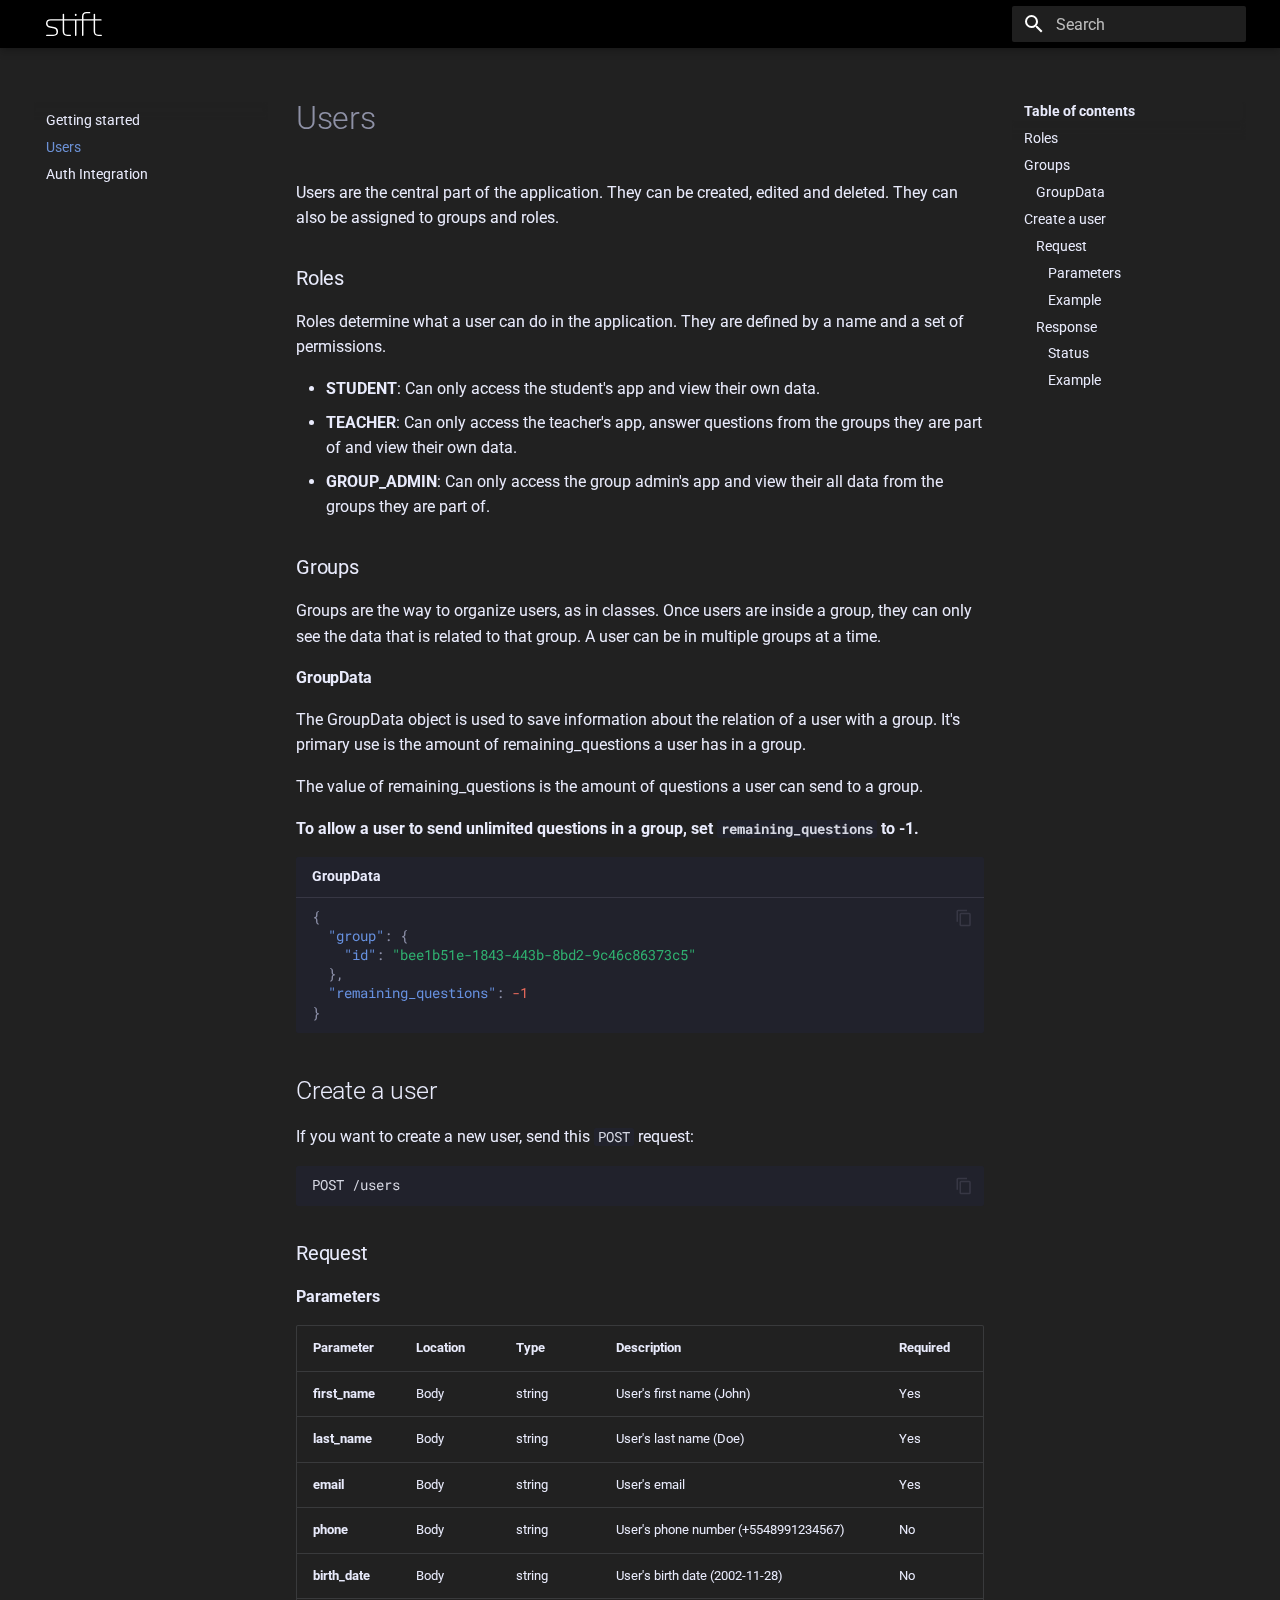
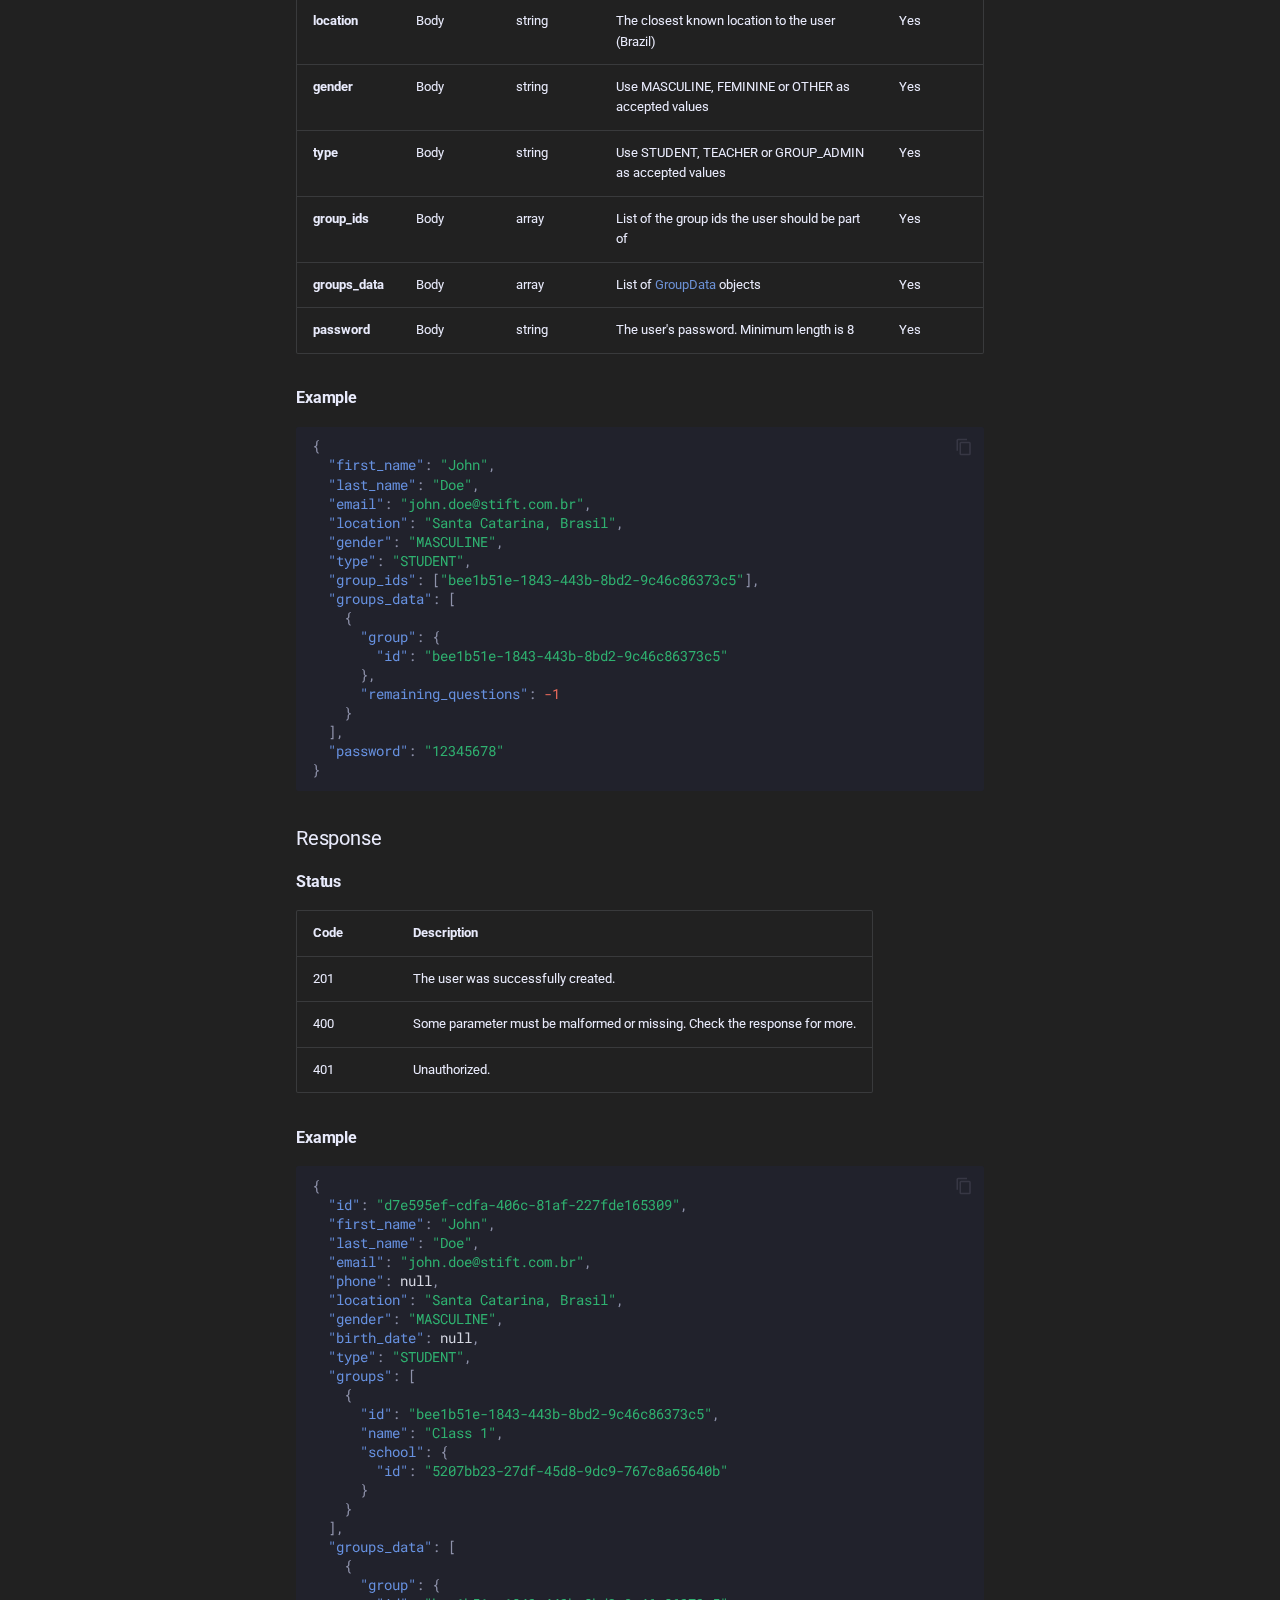
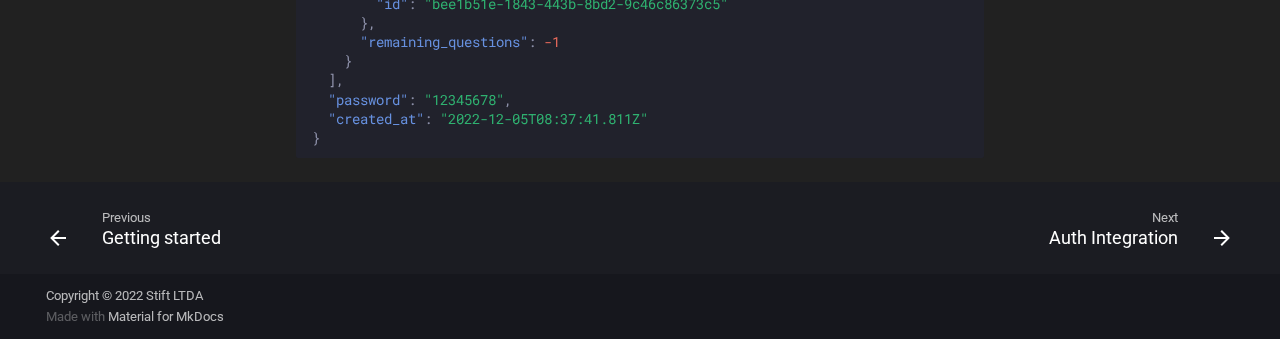
==== commit 485e7dd6: "feat: add auth integration" ====
--- a/site/users/index.html
+++ b/site/users/index.html
@@ -329,6 +329,21 @@
   
 </nav>
       
+    </li>
+  
+
+    
+      
+      
+      
+
+  
+  
+  
+    <li class="md-nav__item">
+      <a href="../auth_integration/" class="md-nav__link">
+        Auth Integration
+      </a>
     </li>
   
 
@@ -704,6 +719,21 @@
         </a>
       
       
+        
+        <a href="../auth_integration/" class="md-footer__link md-footer__link--next" aria-label="Next: Auth Integration" rel="next">
+          <div class="md-footer__title">
+            <div class="md-ellipsis">
+              <span class="md-footer__direction">
+                Next
+              </span>
+              Auth Integration
+            </div>
+          </div>
+          <div class="md-footer__button md-icon">
+            <svg xmlns="http://www.w3.org/2000/svg" viewBox="0 0 24 24"><path d="M4 11v2h12l-5.5 5.5 1.42 1.42L19.84 12l-7.92-7.92L10.5 5.5 16 11H4Z"/></svg>
+          </div>
+        </a>
+      
     </nav>
   
   <div class="md-footer-meta md-typeset">
